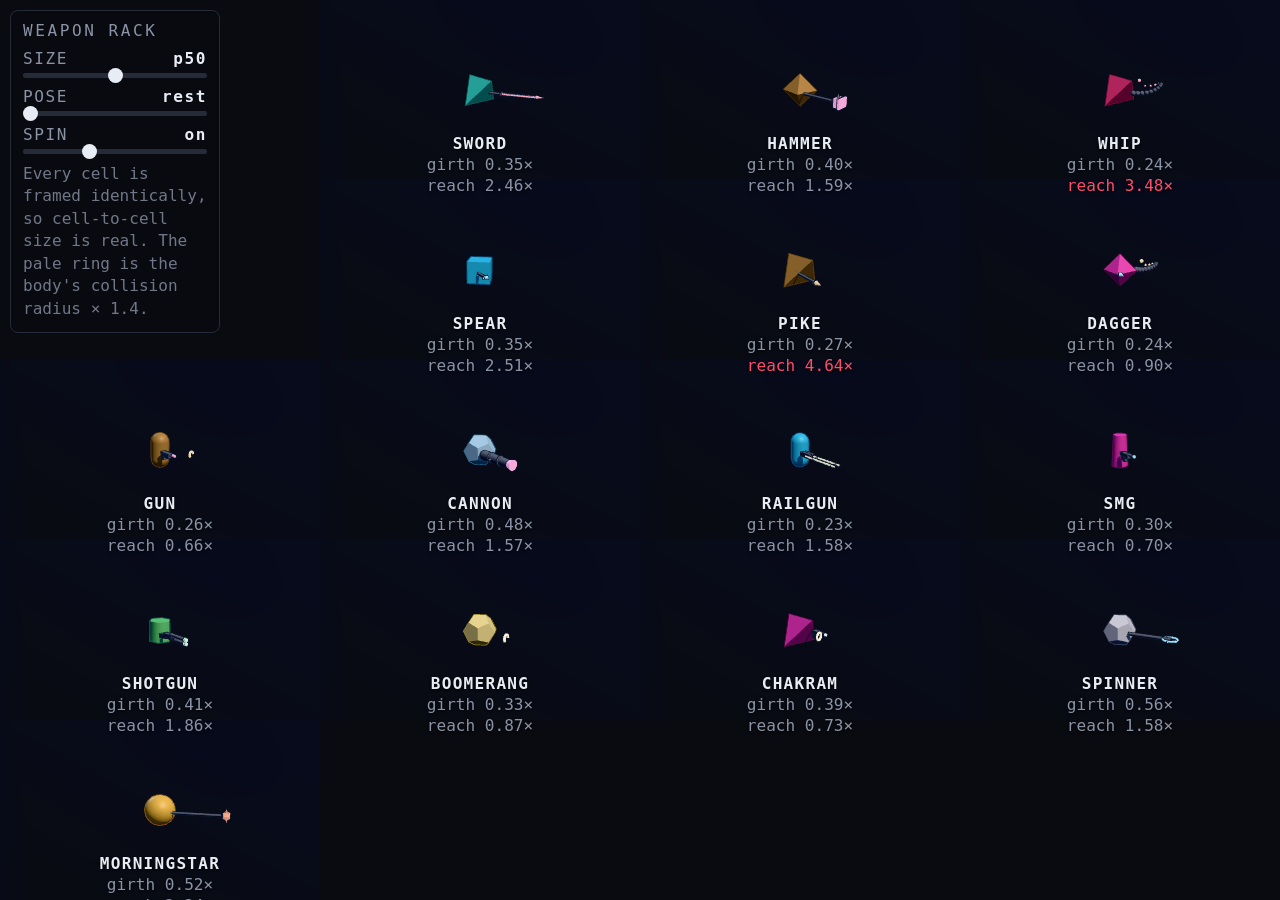
==== rack.html @ 8dc84337 "Build from denoms@ce2d1c5" ====
<!doctype html>
<html lang="en">
  <head>
    <meta charset="UTF-8" />
    <meta name="viewport" content="width=device-width, initial-scale=1.0, viewport-fit=cover" />
    <meta name="theme-color" content="#0a0b10" />
    <title>Denoms — Weapon Rack</title>
    <script type="module" crossorigin src="./assets/rack-BUQCEbqD.js"></script>
    <link rel="modulepreload" crossorigin href="./assets/fighterView-CdmRVPIB.js">
    <link rel="stylesheet" crossorigin href="./assets/fighterView-CSAJlIFX.css">
  </head>
  <body class="rack-body">
    <canvas id="rack-stage"></canvas>
    <div id="rack-labels"></div>

    <div id="rack-controls">
      <div class="rc-title">WEAPON RACK</div>
      <label class="rc">
        <span>SIZE <b id="rc-size-val">p50</b></span>
        <input id="rc-size" type="range" min="0" max="100" value="50" />
      </label>
      <label class="rc">
        <span>POSE <b id="rc-pose-val">rest</b></span>
        <input id="rc-pose" type="range" min="0" max="100" value="0" />
      </label>
      <label class="rc">
        <span>SPIN <b id="rc-spin-val">on</b></span>
        <input id="rc-spin" type="range" min="0" max="100" value="35" />
      </label>
      <div class="rc-note">
        Every cell is framed identically, so cell-to-cell size is real.
        The pale ring is the body's collision radius &times; 1.4.
      </div>
    </div>
  </body>
</html>
---- assets/fighterView-CSAJlIFX.css ----
:root{--m-tap:.12s;--m-move:.3s;--m-beat:.52s;--m-tell:.78s;--e-out:cubic-bezier(.16, 1, .3, 1);--e-in:cubic-bezier(.5, 0, .9, .4);--e-move:cubic-bezier(.4, 0, .2, 1);--e-pop:cubic-bezier(.34, 1.4, .64, 1);--ui-max:760px;--bg:#0a0b10;--ink:#e8ecf5;--dim:#8b93a7;--line:#262b3a;--a:#56c8ff;--b:#ff7a59;--danger:#ff4d6d;--safe-t:env(safe-area-inset-top,0px);--safe-b:env(safe-area-inset-bottom,0px);--t-micro:clamp(12px, .45vw + 10.3px, 21px);--t-small:clamp(13px, .55vw + 11.1px, 24px);--t-body:clamp(15px, .65vw + 12.6px, 28px);--t-name:clamp(20px, .95vw + 16.4px, 41px);--t-clock:clamp(17px, .8vw + 14px, 35px)}*{box-sizing:border-box;margin:0;padding:0}html,body,#app{background:var(--bg);width:100%;height:100%;color:var(--ink);-webkit-font-smoothing:antialiased;overscroll-behavior:none;touch-action:manipulation;font-family:ui-monospace,SF Mono,Menlo,Consolas,monospace;overflow:hidden}#stage{width:100%;height:100%;display:block}.hidden{display:none!important}#hud{top:calc(var(--safe-t) + 10px);pointer-events:none;grid-template-columns:minmax(0,1fr) minmax(0,1fr);grid-template-areas:"clock clock""a b";align-items:start;gap:8px 14px;padding:0 14px;display:grid;position:absolute;left:0;right:0}.fighter-bar[data-side=a]{grid-area:a}.fighter-bar[data-side=b]{grid-area:b}.clock{grid-area:clock;justify-self:center}.fighter-bar .row{flex-direction:column;align-items:flex-start;gap:1px;width:100%;min-width:0;margin-bottom:6px;display:flex}.fighter-bar .name,.fighter-bar .weapon{max-width:100%}.fighter-bar[data-side=b] .row{align-items:flex-end}.fighter-bar .name{font-size:var(--t-name);letter-spacing:.04em;white-space:nowrap;text-overflow:ellipsis;font-weight:700;overflow:hidden}.fighter-bar .weapon{font-size:var(--t-micro);color:var(--dim);letter-spacing:.06em;text-transform:uppercase;white-space:nowrap;text-overflow:ellipsis;overflow:hidden}.track{border:1px solid var(--line);background:#171a25;border-radius:2px;height:clamp(11px,.55vh + 7px,20px);overflow:hidden}.track+.track{height:clamp(6px,.3vh + 4px,11px);margin-top:4px}.track i{transform-origin:0;width:100%;height:100%;transition:transform var(--m-tap) linear;display:block}.fighter-bar[data-side=b] .track i{transform-origin:100%}.track.hp i{background:linear-gradient(90deg,#3ddc97,#7ef0bb)}.track.hp.low i{background:linear-gradient(90deg,#ff4d6d,#ff8fa3)}.track.poise i{background:#6f7ea8}.track.poise.broken i{background:var(--danger)}.clock{font-size:var(--t-clock);color:var(--dim);letter-spacing:.1em;font-variant-numeric:tabular-nums}.fighter-bar .elo{color:var(--dim);font-weight:700;font-size:var(--t-small);letter-spacing:.08em;font-variant-numeric:tabular-nums;white-space:nowrap;text-overflow:ellipsis;margin-bottom:3px;overflow:hidden}.fighter-bar[data-side=b] .elo{text-align:right}#hud.preview .track,#hud.preview .clock{visibility:hidden}#hud.preview .fighter-bar{animation:hud-arrive var(--m-tell) var(--e-out) both}#hud.preview .fighter-bar[data-side=b]{animation-delay:.16s}@keyframes hud-arrive{0%{opacity:0;transform:translateY(-8px)}to{opacity:1;transform:none}}@media (prefers-reduced-motion:reduce){#hud.preview .fighter-bar{animation:none}}.fighter-bar .fb-radar{filter:drop-shadow(0 1px 6px #000c);width:100%;max-width:clamp(132px,11vw,260px);margin-top:2px}.fighter-bar[data-side=b] .fb-radar{margin-left:auto}@media (height<=520px){.fighter-bar .fb-radar{display:none}}#banner{pointer-events:none;text-align:center;flex-direction:column;justify-content:center;align-items:center;gap:6px;display:flex;position:absolute;inset:0}#banner .who{letter-spacing:.06em;font-size:38px;font-weight:800}#banner .how{font-size:var(--t-small);color:var(--dim);letter-spacing:.22em;text-transform:uppercase}#setup{padding:24px 24px calc(24px + var(--safe-b));background:radial-gradient(120% 80% at 50% 0,#1418279e 0%,#0a0b10d6 70%);flex-direction:column;justify-content:safe center;align-items:center;gap:12px;display:flex;position:absolute;inset:0;overflow-y:auto}#setup>*{width:100%;max-width:var(--ui-max)}#setup h1{font-size:var(--t-name);letter-spacing:.3em;text-align:center;font-weight:800}.tagline{text-align:center;font-size:var(--t-small);color:var(--dim);letter-spacing:.16em;text-transform:uppercase;margin-top:-8px;margin-bottom:10px}#setup label{flex-direction:column;gap:6px;display:flex}#setup label span{font-size:var(--t-micro);color:var(--dim);letter-spacing:.18em;text-transform:uppercase}#setup input{width:100%;font:inherit;letter-spacing:.1em;color:var(--ink);border:1px solid var(--line);background:#12151f;border-radius:8px;padding:13px 14px;font-size:19px}#setup input:focus{border-color:var(--a);outline:none}button{font:inherit;font-size:var(--t-body);letter-spacing:.2em;background:var(--ink);color:#0a0b10;cursor:pointer;border:1px solid #0000;border-radius:8px;min-height:48px;padding:.95em 1.1em;font-weight:700}button:active{transform:translateY(1px)}button.ghost{color:var(--dim);border-color:var(--line);font-size:var(--t-body);background:0 0;padding:.85em 1.1em}.note{font-size:var(--t-small);color:var(--dim);text-align:center;margin-top:4px;line-height:1.6}#endbar{width:min(var(--ui-max), calc(100% - 48px));left:50%;bottom:calc(24px + var(--safe-b));opacity:0;animation:rise var(--m-beat) var(--m-tell) var(--e-out) forwards;gap:8px;display:flex;position:absolute;transform:translate(-50%)}#endbar #again{flex:1}#endbar #share{flex:none}#endbar #continue{flex:0 clamp(220px,32vw,380px);margin-inline:auto}@keyframes rise{0%{opacity:0;transform:translateY(8px)}to{opacity:1;transform:none}}.fighter-bar{font:inherit;color:inherit;text-align:left;pointer-events:auto;cursor:pointer;background:0 0;border:0;width:100%;padding:0;display:block}.fighter-bar:active{transform:none}#sheet{border:1px solid var(--line);max-width:640px;max-height:74%;animation:sheetUp var(--m-tap) var(--e-out);z-index:20;background:#0a0c13f7;border-bottom:0;border-radius:12px 12px 0 0;flex-direction:column;margin-inline:auto;display:flex;position:absolute;bottom:0;left:0;right:0;box-shadow:0 -18px 40px #0009}@keyframes sheetUp{0%{opacity:0;transform:translateY(14px)}to{opacity:1;transform:none}}.sheet-head{border-bottom:1px solid var(--line);flex:none;justify-content:space-between;align-items:center;gap:12px;padding:13px 16px;display:flex}#sheet-title{font-size:var(--t-name);letter-spacing:.1em;white-space:nowrap;text-overflow:ellipsis;font-weight:700;overflow:hidden}#sheet-close{border:1px solid var(--line);color:var(--dim);font-size:var(--t-micro);letter-spacing:.16em;background:0 0;border-radius:5px;flex:none;padding:7px 11px}#sheet-body{overscroll-behavior:contain;-webkit-overflow-scrolling:touch;padding:4px 16px calc(20px + var(--safe-b));overflow:hidden auto}.gsec{border-bottom:1px solid #171a25;min-width:0;padding:12px 0}.gsec:last-child{border-bottom:0}.gsec h4{font-size:var(--t-micro);letter-spacing:.2em;text-transform:uppercase;color:var(--dim);margin-bottom:8px;font-weight:700}.gsub{color:#5f6880;letter-spacing:.08em;text-transform:none;margin-left:6px;font-weight:400}.grow{font-size:var(--t-body);grid-template-columns:1fr auto;align-items:baseline;column-gap:10px;min-width:0;padding:6px 0;display:grid}.glabel{color:var(--dim);overflow-wrap:anywhere;min-width:0}.gval{font-variant-numeric:tabular-nums;text-align:right;font-weight:700}.ghint{color:#565f75;font-size:var(--t-small);overflow-wrap:anywhere;grid-column:1/-1;margin-top:1px;line-height:1.45}.gnone,.gnote{font-size:var(--t-small);color:#565f75;padding:3px 0;line-height:1.5}.gene{padding:5px 0}.gene-head{font-size:var(--t-body);align-items:baseline;gap:9px;min-width:0;margin-bottom:5px;display:flex}.gene-head b{text-transform:uppercase;letter-spacing:.1em;font-size:var(--t-small);flex:none}.gene-pts{font-variant-numeric:tabular-nums;font-weight:700}.gene-pct{color:var(--dim);font-variant-numeric:tabular-nums;margin-left:auto}.gbar{border:1px solid var(--line);background:#171a25;border-radius:2px;height:8px;display:block;overflow:hidden}.gbar i{background:linear-gradient(90deg,#4d6bd8,#8ea6dd);height:100%;display:block}.gene-feeds{font-size:var(--t-micro);color:#4e566b;letter-spacing:.02em;margin-top:3px}.peek{gap:8px;display:flex}.peek button{flex:1}.model-stage{aspect-ratio:4/3;border:1px solid var(--line);background:radial-gradient(120% 90% at 50% 108%,#4e68be4d,#0000 62%),linear-gradient(#0d1018,#070910);border-radius:6px;max-height:42vh;margin:2px auto 8px;position:relative;overflow:hidden}.model-canvas{width:100%;height:100%;display:block}@media (height<=520px){.model-stage{max-height:30vh}}.radar-wrap{max-width:330px;margin:2px auto 10px}.radar{width:100%;height:auto;display:block}.radar .rd-ring{fill:none;stroke:#1e2331;stroke-width:1px}.radar .rd-outer{stroke:var(--line)}.radar .rd-spoke{stroke:#1e2331;stroke-width:1px}.radar .rd-arrow{fill:#303649}.radar .rd-shape{fill:var(--rd);fill-opacity:.26;stroke:var(--rd);stroke-width:2px;stroke-linejoin:round;transform-box:view-box;transform-origin:50%;animation:rdGrow var(--m-beat) var(--e-out) both}.radar .rd-dot{fill:var(--rd-rim);stroke:var(--bg);stroke-width:1.4px;transform-box:view-box;transform-origin:50%;animation:rdPop var(--m-move) var(--e-out) both}@keyframes rdGrow{0%{opacity:0;transform:scale(.12)}to{opacity:1;transform:scale(1)}}@keyframes rdPop{0%{opacity:0;transform:scale(.4)}to{opacity:1;transform:scale(1)}}.radar .rd-ax{fill:var(--dim);letter-spacing:.12em;font-family:inherit;font-size:11px;font-weight:700}.radar .rd-val{fill:var(--ink);font-variant-numeric:tabular-nums;font-family:inherit;font-size:12px;font-weight:700}.radar.rd-mini{opacity:.82}.radar.rd-mini .rd-ax{letter-spacing:.06em;font-size:15px}.radar.rd-mini .rd-shape{stroke-width:3.2px;fill-opacity:.3}.radar.rd-mini .rd-ring,.radar.rd-mini .rd-spoke{stroke-width:1.6px}.radar.rd-compact .rd-ax{letter-spacing:.1em;font-size:13px}.radar.rd-compact .rd-val{font-size:14px}.radar.rd-compact .rd-shape{fill-opacity:.32;stroke-width:2.6px}@media (prefers-reduced-motion:reduce){.radar .rd-shape,.radar .rd-dot{animation:none}}#intro{pointer-events:none;z-index:15;position:absolute;inset:0}#intro-card{left:24px;right:24px;bottom:calc(16% + var(--safe-b));text-align:center;animation:cardIn var(--m-move) var(--e-out);position:absolute}@keyframes cardIn{0%{opacity:0;transform:translateY(14px)}to{opacity:1;transform:none}}#intro-card .ic-name{letter-spacing:.1em;text-shadow:0 2px 14px #000000e6;font-size:34px;font-weight:800}#intro-card .ic-line{background:linear-gradient(90deg, transparent, var(--line) 22%, var(--line) 78%, transparent);height:1px;margin:9px 0}#intro-card .ic-meta{font-size:var(--t-small);letter-spacing:.14em;text-transform:uppercase;color:var(--dim)}#intro-card .ic-elo{font-size:var(--t-body);letter-spacing:.16em;font-variant-numeric:tabular-nums;color:var(--ink);text-shadow:0 2px 10px #000000e6;margin-top:7px;font-weight:700}#intro-card .ic-radar{filter:drop-shadow(0 2px 10px #000000d9);width:min(70vw,250px);margin:6px auto 0}#intro-count{letter-spacing:.02em;text-shadow:0 6px 40px #000000f2;justify-content:center;align-items:center;font-size:140px;font-weight:800;display:flex;position:absolute;inset:0}#intro-count.tick{animation:countPop var(--m-tell) var(--e-out)}@keyframes countPop{0%{opacity:0;transform:scale(2.1)}22%{opacity:1;transform:scale(1)}to{opacity:.55;transform:scale(.94)}}#intro-count.go{color:#7ef0bb;animation:goPop var(--m-beat) var(--e-out);font-size:104px}@keyframes goPop{0%{opacity:0;transform:scale(.5)}30%{opacity:1;transform:scale(1.18)}to{opacity:0;transform:scale(1.5)}}#audio-btn{bottom:calc(var(--safe-b) + 10px);z-index:30;border:1px solid var(--line);color:var(--dim);font-size:var(--t-micro);letter-spacing:.14em;background:#0a0c13cc;border-radius:6px;padding:8px 10px;position:absolute;left:10px}#audio-panel{bottom:calc(var(--safe-b) + 52px);z-index:30;border:1px solid var(--line);background:#0a0c13f7;border-radius:8px;flex-direction:column;gap:12px;width:clamp(230px,24vw,360px);max-width:calc(100vw - 20px);padding:12px 14px;display:flex;position:absolute;left:10px;box-shadow:0 12px 30px #0009}.vol{flex-direction:column;gap:7px;display:flex}.vol span{font-size:var(--t-micro);letter-spacing:.18em;color:var(--dim);justify-content:space-between;display:flex}.vol b{color:var(--ink);font-variant-numeric:tabular-nums}.vol input[type=range]{appearance:none;background:var(--line);border-radius:2px;outline:none;width:100%;height:5px}.vol input[type=range]::-webkit-slider-thumb{appearance:none;background:var(--ink);cursor:pointer;border-radius:50%;width:15px;height:15px}.vol input[type=range]::-moz-range-thumb{background:var(--ink);cursor:pointer;border:0;border-radius:50%;width:15px;height:15px}.rack-body{background:var(--bg);width:100%;height:100%;color:var(--ink);font-family:ui-monospace,SF Mono,Menlo,Consolas,monospace;overflow:hidden}#rack-stage{width:100%;height:100%;display:block;position:fixed;inset:0}#rack-labels{pointer-events:none;position:fixed;inset:0}.rack-label{font-size:var(--t-micro);text-shadow:0 1px 3px #000000e6;flex-direction:column;align-items:center;gap:1px;line-height:1.25;display:flex;position:absolute}.rack-label b{color:var(--ink);letter-spacing:.08em;text-transform:uppercase}.rl-num{color:var(--dim);font-variant-numeric:tabular-nums}.rl-num.over{color:var(--danger)}#rack-controls{top:calc(10px + var(--safe-t));border:1px solid var(--line);-webkit-backdrop-filter:blur(6px);backdrop-filter:blur(6px);background:#0a0b10e0;border-radius:8px;flex-direction:column;gap:9px;width:210px;padding:10px 12px 12px;display:flex;position:fixed;left:10px}.rc-title{font-size:var(--t-micro);letter-spacing:.16em;color:var(--dim)}.rc{flex-direction:column;gap:5px;display:flex}.rc span{font-size:var(--t-micro);letter-spacing:.1em;color:var(--dim);justify-content:space-between;display:flex}.rc b{color:var(--ink);font-variant-numeric:tabular-nums}.rc input[type=range]{appearance:none;background:var(--line);border-radius:2px;outline:none;width:100%;height:5px}.rc input[type=range]::-webkit-slider-thumb{appearance:none;background:var(--ink);cursor:pointer;border-radius:50%;width:15px;height:15px}.rc input[type=range]::-moz-range-thumb{background:var(--ink);cursor:pointer;border:0;border-radius:50%;width:15px;height:15px}.rc-note{font-size:var(--t-micro);color:var(--dim);opacity:.8;line-height:1.4}#loading{z-index:40;padding:28px 24px calc(28px + var(--safe-b));background:radial-gradient(120% 80% at 50% 0,#1418279e 0%,#0a0b10d6 70%);flex-direction:column;justify-content:center;align-items:center;gap:18px;display:flex;position:absolute;inset:0}#loading h1{letter-spacing:.3em;text-align:center;font-size:34px;font-weight:800}.load-track{background:var(--line);width:min(320px,68vw);height:3px;overflow:hidden}.load-track>i{background:var(--a);width:0%;height:100%;transition:width var(--m-tap) var(--e-out);display:block}#load-status{font-size:var(--t-micro);letter-spacing:.22em;color:var(--dim)}#load-warn{font-size:var(--t-small);letter-spacing:.06em;color:var(--danger);text-align:center;max-width:34ch;line-height:1.5}#loading.failed .load-track>i{background:var(--danger)}#lobby{z-index:5;padding:calc(18px + var(--safe-t)) 20px calc(24px + var(--safe-b));background:radial-gradient(120% 80% at 50% 0,#1418279e 0%,#0a0b10d6 70%);position:absolute;inset:0;overflow-y:auto}.lb-head{justify-content:space-between;align-items:center;margin-bottom:10px;display:flex}.lb-head h2{letter-spacing:.24em;font-size:22px;font-weight:800}.lb-head button{font-size:var(--t-micro);padding:9px 13px}.lb-note{font-size:var(--t-small);color:var(--dim);margin-bottom:14px;line-height:1.6}.lb-join{gap:8px;margin-bottom:14px;display:flex}.lb-join input{min-width:0;font:inherit;letter-spacing:.1em;color:var(--ink);border:1px solid var(--line);background:#12151f;border-radius:8px;flex:1;padding:12px 13px;font-size:17px}.lb-join input:focus{border-color:var(--a);outline:none}.lb-join button{flex:none;padding:12px 20px}.lb-h{font-size:var(--t-micro);letter-spacing:.2em;color:var(--dim);text-transform:uppercase;margin:18px 0 8px}.lb-sub{color:var(--line);letter-spacing:.14em}.lb-list{flex-direction:column;gap:4px;display:flex}.lb-row{border:1px solid var(--line);font-size:var(--t-small);background:#10131c;border-radius:6px;align-items:baseline;gap:10px;padding:9px 11px;display:flex}button.lb-row{text-align:left;letter-spacing:normal;width:100%;color:var(--ink);cursor:pointer;font-weight:400}button.lb-row:hover{border-color:var(--a)}.lb-row .who{text-overflow:ellipsis;white-space:nowrap;flex:1;min-width:0;overflow:hidden}.lb-row .num{font-variant-numeric:tabular-nums;color:var(--dim)}.lb-row .elo{font-variant-numeric:tabular-nums;font-weight:700}.lb-row .up{color:#3ddc97}.lb-row .down{color:var(--danger)}.lb-row .rank{color:var(--dim);min-width:2.2em}.lb-empty{color:var(--dim);font-size:var(--t-small);padding:10px 2px}#lobby-result{border:1px solid var(--line);border-radius:8px;margin-bottom:4px;padding:12px;display:none}#lobby-result.show{display:block}#lobby-result .lr-head{font-size:var(--t-body);margin-bottom:8px;font-weight:700}#lobby-result .lr-line{font-size:var(--t-small);color:var(--dim);margin-bottom:8px}#lobby-clear{width:100%;margin-top:20px}#tourney{z-index:6;padding:calc(18px + var(--safe-t)) 20px calc(24px + var(--safe-b));background:radial-gradient(120% 80% at 50% 0,#1418279e 0%,#0a0b10d6 70%);position:absolute;inset:0;overflow-y:auto}#tourney-stage{margin-top:6px}.tw-bracket{scroll-snap-type:x proximity;justify-content:safe center;align-items:stretch;gap:30px;padding-bottom:8px;display:flex;position:relative;overflow-x:auto}.tw-lines{pointer-events:none;z-index:0;filter:drop-shadow(0 1px 2px #000000d9);position:absolute;inset:0;overflow:visible}.tw-lines .l{fill:none;stroke:#5c6683;stroke-width:2px;stroke-linecap:round;opacity:.6;transition:opacity var(--m-move) var(--e-out)}.tw-lines .l.settled{animation:none!important}.tw-lines .l.lit{opacity:1;stroke:#aab5cd;stroke-width:2.5px;animation:tw-draw var(--m-beat) var(--e-out) both}@keyframes tw-draw{0%{stroke-dasharray:1 1;stroke-dashoffset:1px}to{stroke-dasharray:1 1;stroke-dashoffset:0}}.tw-lines .l.mine.lit{stroke:var(--a);stroke-width:2.5px}.tw-round{z-index:1;scroll-snap-align:start;flex-direction:column;flex:none;width:clamp(254px,25vw,340px);display:flex;position:relative}.tw-col{flex-direction:column;flex:1;justify-content:space-around;gap:10px;display:flex}.tw-round h4{font-size:var(--t-small);letter-spacing:.18em;color:var(--dim);margin-bottom:8px;font-weight:700}.tw-match{min-height:calc((var(--t-body) + var(--t-small)) * 1.5 + var(--t-micro) + 26px);border:1px solid var(--line);font-size:var(--t-small);background:linear-gradient(#141926 0%,#10131c 100%);border-radius:9px;flex-direction:column;justify-content:center;gap:2px;padding:7px 9px;display:flex;position:relative;box-shadow:inset 0 1px #ffffff08}.tw-f{--c:var(--dim);min-width:0;color:var(--dim);border-radius:5px;align-items:center;gap:7px;padding:3px 4px 3px 7px;display:flex;position:relative}.tw-f:before{content:"";background:var(--c);opacity:.75;border-radius:2px;width:3px;position:absolute;top:3px;bottom:3px;left:0}.tw-f.landed{animation:deal-in var(--m-beat) var(--e-pop) both}.tw-f.landed:before{animation:deal-stripe var(--m-beat) var(--e-pop) both}.tw-f.landed .who b{animation:deal-name var(--m-beat) var(--e-out) both}@keyframes deal-in{0%{opacity:0;transform:translate(-14px)}60%{opacity:1}to{opacity:1;transform:none}}@keyframes deal-stripe{0%{opacity:0;box-shadow:none;transform:scaleY(.2)}45%{opacity:1;box-shadow:0 0 10px 1px var(--c);transform:scaleY(1.35)}to{opacity:.75;box-shadow:none;transform:scaleY(1)}}@keyframes deal-name{0%{color:var(--c);letter-spacing:.22em;opacity:.35}to{color:var(--ink);letter-spacing:normal;opacity:1}}.tw-f .gl{color:var(--c);cursor:pointer;transition:background var(--m-tap), transform var(--m-tap);border-radius:5px;flex:none;margin:-3px;padding:3px;display:flex}.tw-f .gl:hover,.tw-f .gl:focus-visible{background:color-mix(in srgb, var(--c) 22%, transparent);outline:none;transform:scale(1.18)}.tw-f .gl:focus-visible{box-shadow:0 0 0 2px var(--c)}.tw-f.blank .gl,.tw-f.empty .gl{cursor:default}.tw-f.blank .gl:hover,.tw-f.empty .gl:hover{background:0 0;transform:none}.tw-f .glyph{width:calc(var(--t-body) * 1.25);height:calc(var(--t-body) * 1.25);display:block}.tw-f .who{flex-direction:column;flex:1;gap:1px;min-width:0;display:flex}.tw-f .who b{font-weight:600;font-size:var(--t-body);letter-spacing:.02em;text-overflow:ellipsis;white-space:nowrap;overflow:hidden}.tw-f .who em{font-style:normal;font-size:var(--t-small);color:var(--dim);opacity:.85;text-overflow:ellipsis;white-space:nowrap;overflow:hidden}.tw-f .tail{font-variant-numeric:tabular-nums;flex-direction:column;flex:none;align-items:flex-end;gap:1px;display:flex}.tw-f .tail .elo{font-size:var(--t-small);color:var(--dim);font-weight:600}.tw-f .tail .secs{font-size:var(--t-small);color:var(--c);opacity:.9}.tw-f.win{color:var(--ink);background-image:linear-gradient(90deg, color-mix(in srgb, var(--c) 20%, transparent) 0%, color-mix(in srgb, var(--c) 9%, transparent) 100%);background-repeat:no-repeat;background-size:100% 100%}.tw-f.win .who b{font-weight:700}.tw-f.win .who em{opacity:1}.tw-f.win:before{opacity:1;box-shadow:0 0 8px var(--c)}.tw-f.blank,.tw-f.empty{color:var(--line)}.tw-f.blank .gl{color:var(--line);font-weight:700}.tw-f.blank:before,.tw-f.empty:before{background:var(--line);opacity:.4}.tw-vs{font-size:var(--t-micro);letter-spacing:.16em;color:var(--line);align-self:center;margin:1px 0;line-height:1}.tw-match.you{border-color:var(--a);box-shadow:0 0 0 1px var(--a) inset}.tw-match.pending{opacity:.72;border-style:dashed}.tw-cue.cued{opacity:1;border-style:solid;border-color:color-mix(in srgb, var(--a) 60%, var(--line));box-shadow:0 0 0 1px color-mix(in srgb, var(--a) 40%, transparent), 0 6px 22px #00000080;animation:1.9s ease-in-out infinite tw-wait}@property --tw-spin{syntax:"<angle>";inherits:false;initial-value:0deg}.tw-cue.onair,.tw-cue.cued{opacity:1;border-style:solid}.tw-cue.onair{border-color:color-mix(in srgb, var(--a) 55%, var(--line));box-shadow:0 0 20px color-mix(in srgb, var(--a) 20%, transparent), 0 6px 22px #00000080}.tw-cue.onair:before,.tw-cue.cued:before{content:"";background:conic-gradient(from var(--tw-spin,0deg), transparent 0deg, color-mix(in srgb, var(--a) 22%, transparent) 44deg, var(--a) 80deg, #e4f6ff 94deg, var(--a) 108deg, color-mix(in srgb, var(--a) 22%, transparent) 150deg, transparent 196deg, transparent 360deg);-webkit-mask-composite:xor;pointer-events:none;border-radius:12px;padding:2px;animation:2.8s linear infinite tw-onair-spin;position:absolute;inset:-3px;-webkit-mask-image:linear-gradient(#000 0 0),linear-gradient(#000 0 0);mask-image:linear-gradient(#000 0 0),linear-gradient(#000 0 0);-webkit-mask-position:0 0,0 0;mask-position:0 0,0 0;-webkit-mask-size:auto,auto;mask-size:auto,auto;-webkit-mask-repeat:repeat,repeat;mask-repeat:repeat,repeat;-webkit-mask-clip:content-box,border-box;mask-clip:content-box,border-box;-webkit-mask-origin:content-box,border-box;mask-origin:content-box,border-box;-webkit-mask-composite:xor;mask-composite:exclude;-webkit-mask-source-type:auto,auto;mask-mode:match-source,match-source}@keyframes tw-onair-spin{to{--tw-spin:360deg}}.tw-cue.cued:before{background:conic-gradient(from var(--tw-spin,0deg), #ff4d6d 0deg, #ff9f43 45deg, #ffe066 90deg, #4ade80 140deg, #38e8ff 190deg, #4d7bff 240deg, #b04dff 290deg, #ff4de1 330deg, #ff4d6d 360deg);filter:saturate(1.15);padding:2.5px;animation:4.2s linear infinite tw-onair-spin;inset:-4px}.tw-cue.cued{box-shadow:0 0 18px #ff78be2e,0 0 30px #50c8ff1f,0 6px 22px #00000080}@media (prefers-reduced-motion:reduce){.tw-cue.cued:before,.tw-cue.onair:before{animation:none}}.tw-cue.onair:not(.charging):after{content:attr(data-onair);background:var(--a);color:#04121b;font-size:calc(var(--t-micro) * .88);letter-spacing:.14em;white-space:nowrap;border-radius:999px;padding:1px 7px;font-weight:700;position:absolute;top:-8px;left:11px}.tw-match.charging{animation:tw-charge 1.6s var(--e-in) both}.tw-match.charging:after{content:"";background:var(--a);transform-origin:0;height:2px;animation:1.6s linear both tw-charge-bar;position:absolute;bottom:-1px;left:0;right:0}.tw-match.charging .tw-vs{animation:tw-vs-rush 1.6s var(--e-in) both}@keyframes tw-charge{0%{border-color:color-mix(in srgb, var(--a) 60%, var(--line));transform:scale(1)}85%{border-color:var(--a);transform:scale(1.02)}to{border-color:var(--a);transform:scale(1.02)}}@keyframes tw-charge-bar{0%{transform:scaleX(0)}to{transform:scaleX(1)}}@keyframes tw-vs-rush{0%{opacity:.35;letter-spacing:.16em}to{opacity:1;letter-spacing:.5em}}.tw-match.pending .tw-vs{color:var(--dim)}.tw-cue.cued .tw-vs{color:var(--a);animation:1.9s ease-in-out infinite tw-vs-pulse}@keyframes tw-wait{0%,to{border-color:var(--line)}50%{border-color:color-mix(in srgb, var(--a) 45%, var(--line))}}@keyframes tw-vs-pulse{0%,to{opacity:.35}50%{opacity:1}}.tw-match.landed{animation:tw-land var(--m-beat) var(--e-out) both}@keyframes tw-land{0%{box-shadow:0 0 0 3px color-mix(in srgb, var(--a) 55%, transparent);transform:scale(1.02)}30%{transform:scale(1.05)}to{transform:scale(1);box-shadow:inset 0 1px #ffffff08}}.tw-match.landed .tw-f.win{animation:tw-win var(--m-beat) var(--e-out) both;animation-delay:90ms}@keyframes tw-win{0%{opacity:.55;background-size:0% 100%}to{opacity:1;background-size:100% 100%}}.tw-match.landed .tw-f:not(.win):not(.empty){animation:tw-lose var(--m-beat) var(--e-out) both}@keyframes tw-lose{0%{opacity:1}to{opacity:.55}}.tw-match.landed .tw-f.win .secs{animation:tw-secs var(--m-move) var(--e-out) both;animation-delay:.32s}@keyframes tw-secs{0%{opacity:0;transform:translateY(-3px)}to{opacity:1;transform:none}}@media (prefers-reduced-motion:reduce){.tw-cue.cued,.tw-cue.cued .tw-vs,.tw-match.charging,.tw-match.charging:after,.tw-match.charging .tw-vs,.tw-match.landed,.tw-match.landed .tw-f.win,.tw-match.landed .tw-f:not(.win):not(.empty),.tw-match.landed .tw-f.win .secs,.tw-lines .l.lit{animation:none}}.tw-match.hidden-match{background:#0d1017}.tw-match.bye{opacity:.4}.tw-champ{width:clamp(236px,22vw,310px)}.tw-match.crown{min-height:calc((var(--t-body) + var(--t-small)) * 1.5 + var(--t-micro) + 26px);border-color:color-mix(in srgb, var(--gold,#ffd166) 55%, var(--line));background:linear-gradient(#1d1c15 0%,#12131a 100%)}.tw-match.crown.hidden-match{border-color:var(--line);background:#0d1017}.tw-actions{flex-direction:column;gap:8px;margin-top:16px;display:flex}.tw-actions button{width:100%}@media (width>=900px){.tw-actions{z-index:8;border:1px solid var(--line);-webkit-backdrop-filter:blur(8px);backdrop-filter:blur(8px);background:#0c0f16eb;border-radius:12px;width:min(340px,28vw);margin-top:0;padding:14px;position:fixed;bottom:24px;right:24px;box-shadow:0 12px 40px #0009}}.tw-bracket{cursor:grab;-webkit-user-select:none;user-select:none}.tw-bracket.dragging{cursor:grabbing}.tw-bracket.dragging .tw-match{pointer-events:none}#wrapup{left:50%;top:calc(58px + var(--safe-t));z-index:7;border:1px solid var(--line);-webkit-backdrop-filter:blur(7px);backdrop-filter:blur(7px);width:min(440px,100vw - 32px);animation:wu-in var(--m-move) var(--e-out) both;background:#0a0c12d1;border-radius:14px;padding:12px 14px 10px;position:absolute;transform:translate(-50%);box-shadow:0 10px 34px #00000080}@keyframes wu-in{0%{opacity:0;transform:translate(-50%,12px)}to{opacity:1;transform:translate(-50%)}}.wu-head{font-size:var(--t-micro);letter-spacing:.18em;color:var(--dim);margin-bottom:8px}.wu-row{--c:var(--dim);color:var(--c);border-radius:8px;align-items:center;gap:8px;padding:5px 7px;display:flex}.wu-row.win{background:color-mix(in srgb, var(--c) 13%, transparent);box-shadow:inset 2px 0 0 var(--c)}.wu-row .glyph{width:var(--t-body);height:var(--t-body);display:block}.wu-row b{text-overflow:ellipsis;white-space:nowrap;min-width:0;font-size:var(--t-small);color:var(--ink);flex:1;overflow:hidden}.wu-tag{font-size:var(--t-micro);letter-spacing:.16em;color:var(--c)}.wu-elo{font-variant-numeric:tabular-nums;font-size:var(--t-small);color:var(--ink);align-items:baseline;gap:6px;display:flex}.wu-elo em{font-style:normal;font-size:var(--t-micro);text-align:right;min-width:3ch}.wu-elo em.up{color:#7fe0a6}.wu-elo em.down{color:#ff8f8f}.wu-elo em.flat{color:var(--dim)}.wu-next{font-size:var(--t-micro);letter-spacing:.16em;color:var(--dim);text-align:center;border-top:1px solid #ffffff12;margin-top:9px;padding-top:8px}.wu-next span{color:var(--ink);font-variant-numeric:tabular-nums}.tw-result{border:1px solid var(--line);text-align:center;border-radius:8px;margin-top:12px;padding:14px}.tw-result .place{letter-spacing:.06em;font-size:30px;font-weight:800}.tw-result .sub{font-size:var(--t-small);color:var(--dim);margin-top:4px}.tw-result .swing{font-size:var(--t-body);font-variant-numeric:tabular-nums;margin-top:8px}.tw-result .swing.up{color:#3ddc97}.tw-result .swing.down{color:var(--danger)}button.tw-match{text-align:left;width:100%;min-height:0;font:inherit;font-size:var(--t-small);letter-spacing:normal;color:var(--ink);cursor:pointer;transition:border-color var(--m-tap), transform var(--m-tap), box-shadow var(--m-tap);padding:7px 9px;font-weight:400}button.tw-match:hover{border-color:var(--a);transform:translateY(-1px);box-shadow:0 4px 14px #00000073}button.tw-match:hover .tw-vs{color:var(--a)}button.tw-match.you:hover{border-color:var(--a)}#lobby>*,#tourney>:not(#tourney-stage){max-width:720px;margin-inline:auto}#lobby>button,#tourney>button{width:100%;display:block}#tourney-stage{max-width:100%}#tourney-stage .tw-result{max-width:640px;margin-inline:auto}#builder{z-index:6;padding:calc(18px + var(--safe-t)) 20px calc(24px + var(--safe-b));background:radial-gradient(120% 80% at 50% 0,#1418279e 0%,#0a0b10d6 70%);position:absolute;inset:0;overflow-y:auto}#builder>*{max-width:720px;margin-inline:auto}#builder>button{width:100%;display:block}#build-form{gap:10px;margin:16px auto;display:grid}.bf-row{border:1px solid var(--line);background:#10131c;border-radius:9px;grid-template-columns:minmax(120px,34%) 1fr;align-items:center;gap:12px;padding:10px 12px;display:grid}.bf-row>label{font-size:var(--t-small);letter-spacing:.14em;color:var(--dim);text-transform:uppercase}.bf-row select{font:inherit;font-size:var(--t-body);color:var(--ink);border:1px solid var(--line);cursor:pointer;background:#0b0e15;border-radius:7px;width:100%;padding:.6em .7em}.bf-row select:focus-visible{outline:2px solid var(--a);outline-offset:1px}.bf-hint{font-size:var(--t-micro);color:var(--dim);grid-column:2;margin-top:-2px}#build-out{border:1px solid var(--line);text-align:center;background:#10131c;border-radius:10px;margin-top:14px;padding:16px}#build-out .serial{font-size:var(--t-name);letter-spacing:.16em;font-variant-numeric:tabular-nums;font-weight:800}#build-out .made{font-size:var(--t-small);color:var(--dim);margin-top:6px}#build-out .warn{color:var(--danger)}#build-out .bo-actions{flex-wrap:wrap;gap:8px;margin-top:14px;display:flex}#build-out .bo-actions button{flex:30%}#build-model{width:100%;height:clamp(160px,30vh,280px);margin-top:12px}#now-playing{border-top:1px solid var(--line);margin-top:10px;padding-top:10px}.np-head{flex-direction:column;gap:2px;display:flex}.np-label{font-size:var(--t-micro);letter-spacing:.18em;color:var(--dim)}.np-name{font-size:var(--t-body);font-weight:700}.np-vote{gap:8px;margin-top:8px;display:flex}.np-vote button,.tl-vote button{min-height:0;font-size:var(--t-micro);letter-spacing:.12em;color:var(--dim);border:1px solid var(--line);background:0 0;flex:1;padding:.45em .6em}.np-vote button.on,.tl-vote button.on{color:#0a0b10;background:var(--ink);border-color:var(--ink)}#track-list-btn{width:100%;margin-top:10px}#track-list{flex-direction:column;gap:2px;max-height:40vh;margin-top:8px;display:flex;overflow:hidden auto}.tl-row{align-items:center;gap:8px;padding:3px 0;display:flex}.tl-name{min-width:0;font-size:var(--t-small);white-space:nowrap;text-overflow:ellipsis;flex:auto;overflow:hidden}.tl-vote{flex:none;gap:4px;display:flex}.tl-vote button{min-width:4.4em;font-size:var(--t-micro);letter-spacing:.08em;flex:none;padding:2px 0;line-height:1.2}#wipe{z-index:40;pointer-events:none;background:linear-gradient(140deg, var(--a) 0%, #0a0b10 55%, var(--a) 100%);position:absolute;inset:0}#wipe.from{--wipe-ms:var(--m-beat)}#wipe.in{animation:wipe-in var(--wipe-ms,var(--m-move)) var(--e-move) both}#wipe.out{animation:wipe-out var(--wipe-ms,var(--m-move)) var(--e-move) both}#wipe.circle.in{animation-name:iris-in}#wipe.circle.out{animation-name:iris-out}@keyframes iris-in{0%{clip-path:circle(0%)}to{clip-path:circle(75%)}}@keyframes iris-out{0%{clip-path:circle(75%)}to{clip-path:circle(0%)}}#wipe.square.in{animation-name:box-in}#wipe.square.out{animation-name:box-out}@keyframes box-in{0%{clip-path:inset(50%)}to{clip-path:inset(0)}}@keyframes box-out{0%{clip-path:inset(0)}to{clip-path:inset(50%)}}#wipe.bar.in{animation-name:bar-in}#wipe.bar.out{animation-name:bar-out}@keyframes bar-in{0%{clip-path:polygon(-40% 0,0 0,-20% 100%,-60% 100%)}to{clip-path:polygon(-40% 0,160% 0,140% 100%,-60% 100%)}}@keyframes bar-out{0%{clip-path:polygon(-40% 0,160% 0,140% 100%,-60% 100%)}to{clip-path:polygon(140% 0,160% 0,160% 100%,120% 100%)}}#wipe.triangle.in{animation-name:tri-in}#wipe.triangle.out{animation-name:tri-out}@keyframes tri-in{0%{clip-path:polygon(50% 100%,50% 100%,50% 100%)}to{clip-path:polygon(50% -60%,160% 120%,-60% 120%)}}@keyframes tri-out{0%{clip-path:polygon(50% -60%,160% 120%,-60% 120%)}to{clip-path:polygon(50% 100%,50% 100%,50% 100%)}}#wipe.hex.in{animation-name:hex-in}#wipe.hex.out{animation-name:hex-out}@keyframes hex-in{0%{clip-path:polygon(50% 50%,50% 50%,50% 50%,50% 50%,50% 50%,50% 50%)}to{clip-path:polygon(25% -30%,75% -30%,130% 50%,75% 130%,25% 130%,-30% 50%)}}@keyframes hex-out{0%{clip-path:polygon(25% -30%,75% -30%,130% 50%,75% 130%,25% 130%,-30% 50%)}to{clip-path:polygon(50% 50%,50% 50%,50% 50%,50% 50%,50% 50%,50% 50%)}}@media (prefers-reduced-motion:reduce){#wipe.in,#wipe.out{animation-duration:1ms}}.pl-table{flex-direction:column;gap:4px;max-width:720px;margin:14px auto 0;display:flex}.pl-row{--c:var(--dim);border:1px solid var(--line);background:#10131c;border-radius:8px;align-items:center;gap:10px;padding:8px 10px;display:flex}.pl-row.you{border-color:var(--a);box-shadow:0 0 0 1px var(--a) inset}.pl-place{font-size:var(--t-body);font-variant-numeric:tabular-nums;color:var(--dim);flex:0 0 3.2em;font-weight:800}.pl-row.you .pl-place{color:var(--ink)}.pl-row .gl{color:var(--c)}.pl-who{flex-direction:column;flex:1;min-width:0;display:flex}.pl-who b{font-size:var(--t-small);text-overflow:ellipsis;white-space:nowrap;font-weight:600;overflow:hidden}.pl-who em{font-style:normal;font-size:var(--t-micro);color:var(--dim);text-overflow:ellipsis;white-space:nowrap;overflow:hidden}.pl-elo{font-variant-numeric:tabular-nums;flex-direction:column;flex:none;align-items:flex-end;display:flex}.pl-elo b{font-size:var(--t-small)}.pl-elo em{font-style:normal;font-size:var(--t-micro)}.pl-elo .up{color:#3ddc97}.pl-elo .down{color:var(--danger)}.pl-elo .flat{color:var(--dim)}.nm-row{border:1px solid var(--line);background:#10131c;border-radius:9px;flex-wrap:wrap;align-items:center;gap:8px;margin-bottom:10px;padding:10px 12px;display:flex}.nm-label{font-size:var(--t-micro);letter-spacing:.18em;color:var(--dim);flex:none}.nm-row input{min-width:0;font:inherit;font-size:var(--t-body);color:var(--ink);border:1px solid var(--line);background:#0b0e15;border-radius:7px;flex:10em;padding:.5em .6em}.nm-row button{flex:none;min-height:0;padding:.55em .9em}.nm-row.locked .nm-lock{font-size:var(--t-small);color:var(--dim)}.nm-why{font-size:var(--t-micro);color:var(--dim);flex:100%}.nm-why.bad{color:var(--danger)}.bf-stats{grid-template-columns:minmax(120px,34%) 1fr}.bf-sliders{flex-direction:column;gap:4px;display:flex}.bf-ax{align-items:center;gap:8px;display:flex}.bf-ax>span{font-size:var(--t-micro);color:var(--dim);letter-spacing:.1em;flex:0 0 4.5em}.bf-ax input[type=range]{flex:1;min-width:0}.lb-stale{font-size:var(--t-small);color:var(--dim);border-left:2px solid var(--line);margin-bottom:.6em;padding:.4em 0 .4em .7em}#perf{z-index:9999;color:#cfe3ff;pointer-events:none;white-space:nowrap;background:#06080edb;border:1px solid #2b3550;border-radius:6px;width:232px;padding:8px 10px;font:11px/1.5 ui-monospace,SFMono-Regular,Menlo,monospace;position:fixed;bottom:8px;left:8px}#perf .pf-row{justify-content:space-between;gap:10px;display:flex}#perf .pf-row b{color:#fff;font-variant-numeric:tabular-nums;font-weight:600}#perf .pf-keys{border-top:1px solid #2b3550;flex-wrap:wrap;gap:4px 8px;margin-top:6px;padding-top:6px;display:flex}#perf .pf-keys span{color:#7ef0a5}#perf .pf-keys span.off{color:#55607a;text-decoration:line-through}#perf .pf-hint{color:#55607a;margin-top:4px}.bc-status{font-size:var(--t-small);letter-spacing:.12em;text-transform:uppercase;color:var(--dim);border:1px solid var(--line);background:#0a0c14d1;border-radius:6px;flex-wrap:wrap;justify-content:center;align-items:center;gap:14px;padding:10px 14px;display:flex}.bc-status .bc-live{color:#ff4d5e;letter-spacing:.2em;font-weight:700}.bc-status .bc-line{color:var(--ink)}.bc-wait{text-align:center;color:var(--dim);font-size:var(--t-body);letter-spacing:.16em;text-transform:uppercase;padding:48px 24px}.bc-wait b{color:var(--ink);font-weight:700;display:block}.bc-wait em{max-width:46ch;font-style:normal;font-size:var(--t-small);letter-spacing:.02em;text-transform:none;color:var(--dim);margin:8px auto 0;display:block}.bc-wait code{font-size:var(--t-micro);letter-spacing:0;text-transform:none;color:color-mix(in srgb, var(--dim) 70%, transparent);word-break:break-all;margin-top:14px;display:block}.bf-row.bf-preview{display:block}.bf-row.bf-preview .model-stage{width:100%;min-height:180px;max-height:34vh;margin-bottom:6px}.tq-build{justify-content:center;align-items:center;gap:12px;margin-top:10px;display:flex}.tq-build .tq-or{color:var(--dim);font-size:var(--t-small);text-transform:uppercase;letter-spacing:.18em}.bc-status .bc-note{color:var(--dim);font-size:var(--t-micro);letter-spacing:.1em}#track-toast{left:10px;bottom:calc(var(--safe-b) + 58px);z-index:30;border:1px solid var(--line);font-size:var(--t-small);color:var(--ink);opacity:0;transition:opacity var(--m-move) var(--e-out), transform var(--m-move) var(--e-out);pointer-events:none;background:#0a0c13e0;border-radius:6px;align-items:center;gap:10px;padding:8px 12px;display:flex;position:absolute;transform:translateY(6px)}#track-toast.up{opacity:1;pointer-events:auto;transform:none}#track-toast .tt-label{color:var(--dim);font-size:var(--t-micro);letter-spacing:.18em;text-transform:uppercase}#track-toast .tt-name{font-weight:600}#track-toast button{font-size:var(--t-micro);letter-spacing:.12em;padding:3px 10px}#track-toast button.on{color:#3ddc97;border-color:#3ddc97}#track-toast button.nope.on,.tl-vote button.nope.on{color:#ff4d6d;border-color:#ff4d6d}.tl-vote button.on{color:#3ddc97;border-color:#3ddc97}#hud.pit .fighter-bar{display:none}#pit-roster{font-size:var(--t-small);pointer-events:none;z-index:3;flex-direction:column;gap:.34em;display:flex;position:absolute;top:3.6rem;left:1rem}#pit-roster.hidden{display:none}.pit-row{font-size:var(--t-small);letter-spacing:.04em;transition:opacity var(--m-move) var(--e-out);grid-template-columns:.8em 9.4em 9em 3.4em;align-items:center;gap:.55em;display:grid}.pit-swatch{border-radius:2px;width:.8em;height:.8em}.pit-dmg{text-align:right;font-variant-numeric:tabular-nums;color:var(--dim,#8b93a7);text-shadow:0 1px 2px #000000d9;font-size:1em}.pit-row.top .pit-dmg{color:#ffcf4d;font-weight:700}.pit-name{color:#e8ecf8;text-shadow:0 1px 2px #000000d9;text-overflow:ellipsis;white-space:nowrap;overflow:hidden}.pit-track{background:#ffffff29;border-radius:3px;height:.44em;overflow:hidden}.pit-track>i{transform-origin:0;height:100%;transition:transform var(--m-tap) linear;background:#6ee7a8;display:block}.pit-row.low .pit-track>i{background:#ff6b6b}.pit-row.gone{opacity:.32}.pit-row.gone .pit-name{text-decoration:line-through}.tw-col{perspective:1400px;perspective-origin:50% 40%}.tw-match.landed{animation:tw-flip var(--m-tell) var(--e-out) both;transform-style:preserve-3d;will-change:transform, filter}@keyframes tw-flip{0%{filter:brightness(.35)saturate(.4);box-shadow:0 0 0 1px color-mix(in srgb, var(--a) 30%, transparent);transform:perspective(1400px)rotateY(-104deg)rotateX(6deg)scale(.9)translateZ(-40px)}38%{filter:brightness(1.7)saturate(1.5);transform:perspective(1400px)rotateY(-24deg)rotateX(2deg)scale(1)translateZ(10px)}52%{filter:brightness(1.35)saturate(1.25);box-shadow:0 0 26px color-mix(in srgb, var(--a) 60%, transparent), 0 0 0 2px color-mix(in srgb, var(--a) 70%, transparent);transform:perspective(1400px)rotateY(6deg)scale(1.06)translateZ(22px)}72%{transform:perspective(1400px)rotateY(-3.5deg)scale(1.01)translateZ(6px)}88%{transform:perspective(1400px)rotateY(1.2deg)scale(1.002)}to{filter:none;transform:none;box-shadow:inset 0 1px #ffffff08}}.tw-sheen{border-radius:inherit;pointer-events:none;z-index:3;position:absolute;inset:0;overflow:hidden}.tw-sheen:before{content:"";width:42%;animation:tw-sheen var(--m-tell) var(--e-move) both;background:linear-gradient(90deg,#0000 0%,#ffffff0d 35%,#ffffff6b 50%,#ffffff0d 65%,#0000 100%);animation-delay:.18s;position:absolute;top:-40%;bottom:-40%;left:-60%;transform:skew(-18deg)}@keyframes tw-sheen{0%{opacity:0;left:-60%}25%{opacity:1}to{opacity:0;left:120%}}.tw-match .tw-f.fell{animation:tw-fell var(--m-tell) var(--e-in) both;transform-origin:20% 60%}@keyframes tw-fell{0%{filter:none;opacity:1;transform:none}18%{filter:brightness(1.7)saturate(1.6);transform:translateY(-3px)scale(1.05)rotate(-.6deg)}46%{filter:brightness(.9)saturate(.5)blur(.4px);transform:translateY(2px)scale(.99)rotate(1.6deg)}to{filter:grayscale()brightness(.55)blur(.6px);opacity:.72;transform:translateY(7px)scale(.965)rotate(3.2deg)}}.tw-match .tw-f.fell{filter:grayscale()brightness(.55)blur(.6px);opacity:.72;transform:translateY(7px)scale(.965)rotate(3.2deg)}.tw-lines .l.pulse{stroke:#fff;stroke-width:2.6px;stroke-linecap:round;fill:none;opacity:0;stroke-dasharray:.09 1;filter:drop-shadow(0 0 5px var(--a)) drop-shadow(0 0 12px var(--a));animation:tw-pulse var(--m-tell) var(--e-move) both}@keyframes tw-pulse{0%{stroke-dashoffset:.09px;opacity:0}12%{opacity:1}82%{opacity:1}to{stroke-dashoffset:-1px;opacity:0}}.tw-match.advanced{animation:tw-advanced var(--m-tell) var(--e-out) both;animation-delay:.24s}@keyframes tw-advanced{0%{filter:brightness(.85);box-shadow:0 0 0 1px color-mix(in srgb, var(--a) 20%, transparent);transform:translate(-14px)scale(.965)}40%{filter:brightness(1.45);box-shadow:0 0 22px color-mix(in srgb, var(--a) 55%, transparent), 0 0 0 2px color-mix(in srgb, var(--a) 65%, transparent);transform:translate(3px)scale(1.045)}70%{transform:translate(-1px)scale(1.008)}to{filter:none;transform:none;box-shadow:inset 0 1px #ffffff08}}.tw-round.round-done .tw-col{animation:tw-round-lift var(--m-tell) var(--e-out) both}@keyframes tw-round-lift{0%{transform:translateY(0)}35%{transform:translateY(-6px)}to{transform:translateY(0)}}.tw-round.round-done h4{animation:tw-round-head var(--m-tell) var(--e-out) both}@keyframes tw-round-head{0%{color:inherit;letter-spacing:inherit}30%{color:#ffe9a8;letter-spacing:.34em}to{color:inherit;letter-spacing:inherit}}.tw-round.round-done .tw-col:after{content:"";pointer-events:none;background:linear-gradient(180deg, transparent 0%, color-mix(in srgb, var(--a) 26%, transparent) 45%, transparent 90%);animation:tw-round-sweep var(--m-tell) var(--e-out) both;border-radius:14px;position:absolute;inset:-6px -10px}@keyframes tw-round-sweep{0%{opacity:0;transform:translateY(-100%)}25%{opacity:1}to{opacity:0;transform:translateY(100%)}}.tw-col{position:relative}@media (prefers-reduced-motion:reduce){.tw-match.landed{animation:tw-land var(--m-move) var(--e-out) both}.tw-round.round-done .tw-col,.tw-round.round-done .tw-col:after,.tw-round.round-done h4,.tw-match .tw-f.fell,.tw-match.advanced{animation:none}}#wipe.from.in{animation-name:iris-from-in}#wipe.from.out{animation-name:iris-from-out}@keyframes iris-from-in{0%{clip-path:circle(0% at var(--wx,50%) var(--wy,50%))}to{clip-path:circle(150% at var(--wx,50%) var(--wy,50%))}}@keyframes iris-from-out{0%{clip-path:circle(150%)}to{clip-path:circle(0%)}}.tw-cue.launching{animation:card-launch var(--m-beat) var(--e-move) both;z-index:2}@keyframes card-launch{0%{box-shadow:0 0 0 0 color-mix(in srgb, var(--a) 60%, transparent);transform:scale(1)}35%{box-shadow:0 0 22px 3px color-mix(in srgb, var(--a) 55%, transparent);transform:scale(1.05)}to{box-shadow:0 0 0 0 color-mix(in srgb, var(--a) 0%, transparent);transform:scale(1.02)}}@media (prefers-reduced-motion:reduce){#wipe.from.in{animation-name:wipe-fade-in}#wipe.from.out{animation-name:wipe-fade-out}@keyframes wipe-fade-in{0%{opacity:0}to{opacity:1}}@keyframes wipe-fade-out{0%{opacity:1}to{opacity:0}}.tw-cue.launching{animation:none}}.pf{border:1px solid var(--line);background:#ffffff05;border-radius:10px;margin:10px 0 14px;padding:10px 12px}.pf-wait,.pf-none{font-size:var(--t-micro);color:var(--dim)}.pf-head{flex-wrap:wrap;align-items:baseline;gap:12px;display:flex}.pf-elo{font-size:var(--t-title);color:var(--ink);font-variant-numeric:tabular-nums;font-weight:700}.pf-rank,.pf-wl{font-size:var(--t-micro);letter-spacing:.08em;color:var(--dim)}.pf-h{font-size:var(--t-micro);letter-spacing:.18em;color:var(--dim);margin:12px 0 6px}.pf-row{font-size:var(--t-micro);border-top:1px solid #ffffff0d;grid-template-columns:auto auto 1fr auto;align-items:baseline;gap:8px;padding:3px 0;display:grid}.pf-row.won{box-shadow:inset 2px 0 0 -1px #5fd6a0}.pf-row.lost{box-shadow:inset 2px 0 0 -1px #d96a72}.pf-ep{color:var(--dim);font-variant-numeric:tabular-nums}.pf-round{color:var(--dim);letter-spacing:.08em}.pf-vs{color:var(--ink);text-overflow:ellipsis;white-space:nowrap;overflow:hidden}.pf-secs{color:var(--dim);font-variant-numeric:tabular-nums}
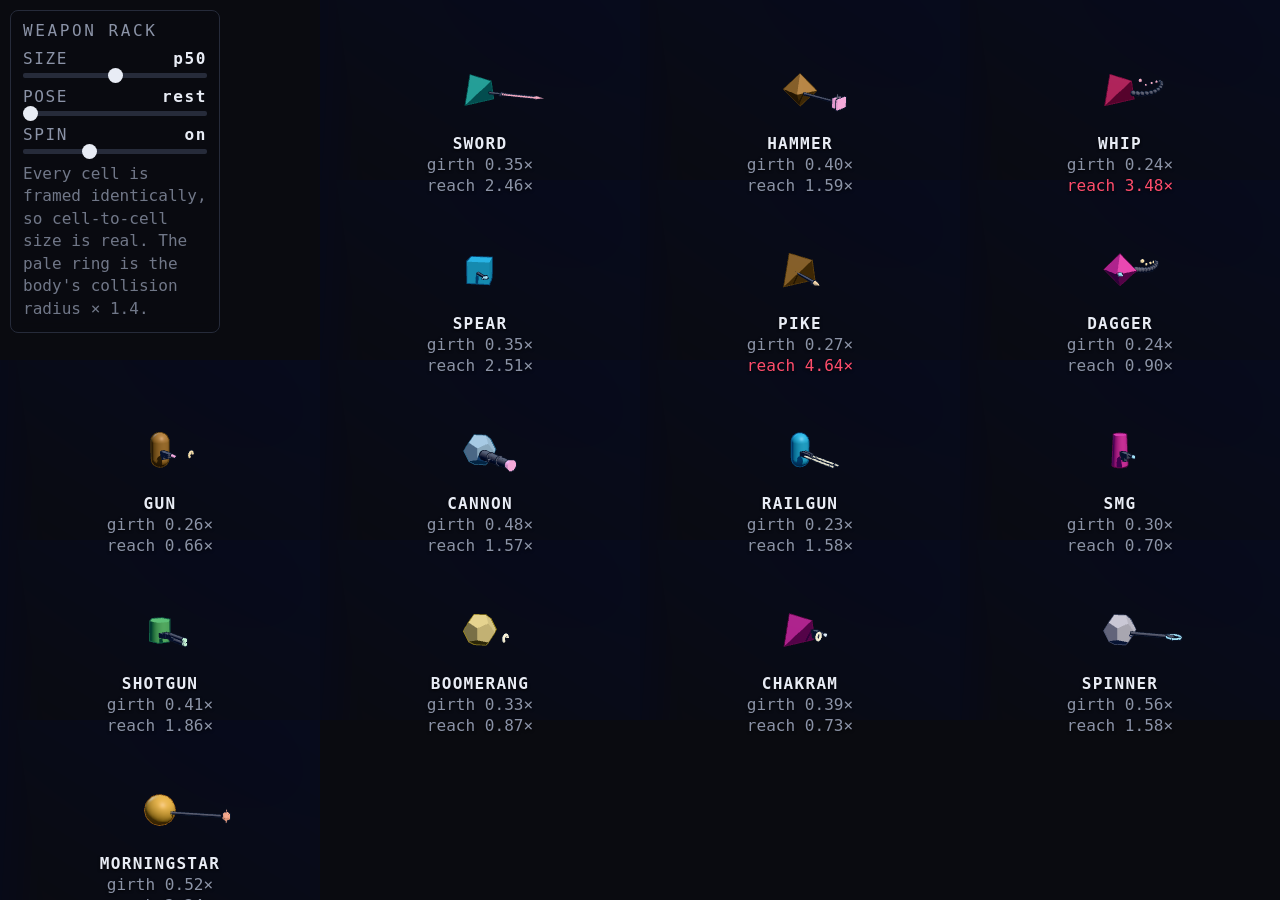
==== commit 968e87e9: "Build from denoms@6d2786d" ====
--- a/rack.html
+++ b/rack.html
@@ -5,8 +5,8 @@
     <meta name="viewport" content="width=device-width, initial-scale=1.0, viewport-fit=cover" />
     <meta name="theme-color" content="#0a0b10" />
     <title>Denoms — Weapon Rack</title>
-    <script type="module" crossorigin src="./assets/rack-BUQCEbqD.js"></script>
-    <link rel="modulepreload" crossorigin href="./assets/fighterView-CdmRVPIB.js">
+    <script type="module" crossorigin src="./assets/rack-jvM4HTrX.js"></script>
+    <link rel="modulepreload" crossorigin href="./assets/fighterView-ycPa4aG9.js">
     <link rel="stylesheet" crossorigin href="./assets/fighterView-CSAJlIFX.css">
   </head>
   <body class="rack-body">
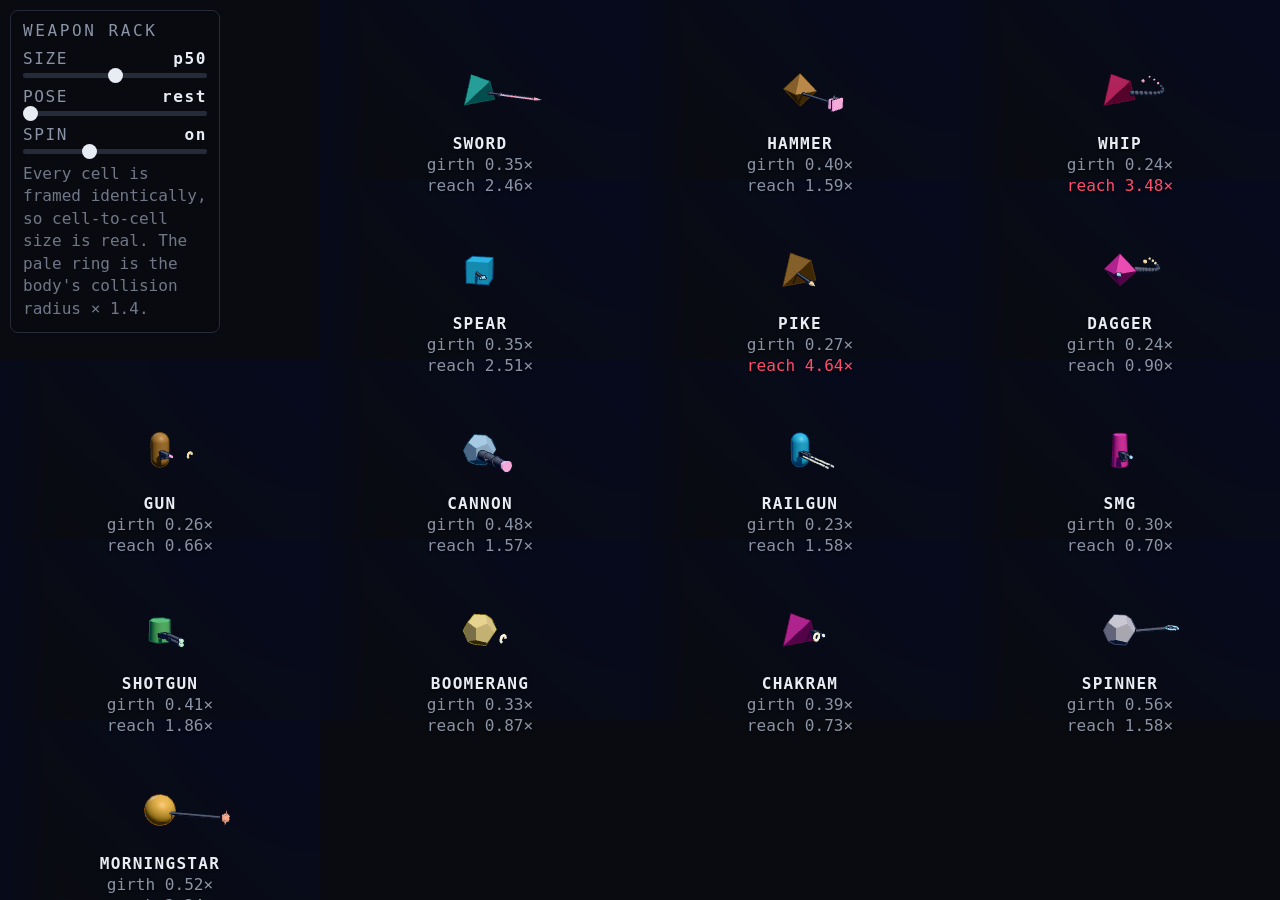
==== commit 8f4ba27c: "Build from denoms@0a00ea2" ====
--- a/rack.html
+++ b/rack.html
@@ -5,9 +5,9 @@
     <meta name="viewport" content="width=device-width, initial-scale=1.0, viewport-fit=cover" />
     <meta name="theme-color" content="#0a0b10" />
     <title>Denoms — Weapon Rack</title>
-    <script type="module" crossorigin src="./assets/rack-jvM4HTrX.js"></script>
-    <link rel="modulepreload" crossorigin href="./assets/fighterView-ycPa4aG9.js">
-    <link rel="stylesheet" crossorigin href="./assets/fighterView-CSAJlIFX.css">
+    <script type="module" crossorigin src="./assets/rack-D-KOQfFl.js"></script>
+    <link rel="modulepreload" crossorigin href="./assets/fighterView-BXI-n-rH.js">
+    <link rel="stylesheet" crossorigin href="./assets/fighterView-hoFn5KDS.css">
   </head>
   <body class="rack-body">
     <canvas id="rack-stage"></canvas>
--- a/assets/fighterView-hoFn5KDS.css
+++ b/assets/fighterView-hoFn5KDS.css
@@ -0,0 +1 @@
+:root{--m-tap:.12s;--m-move:.3s;--m-beat:.52s;--m-tell:.78s;--e-out:cubic-bezier(.16, 1, .3, 1);--e-in:cubic-bezier(.5, 0, .9, .4);--e-move:cubic-bezier(.4, 0, .2, 1);--e-pop:cubic-bezier(.34, 1.4, .64, 1);--ui-max:760px;--bg:#0a0b10;--ink:#e8ecf5;--dim:#8b93a7;--line:#262b3a;--a:#56c8ff;--b:#ff7a59;--danger:#ff4d6d;--safe-t:env(safe-area-inset-top,0px);--safe-b:env(safe-area-inset-bottom,0px);--t-micro:clamp(12px, .45vw + 10.3px, 21px);--t-small:clamp(13px, .55vw + 11.1px, 24px);--t-body:clamp(15px, .65vw + 12.6px, 28px);--t-name:clamp(20px, .95vw + 16.4px, 41px);--t-clock:clamp(17px, .8vw + 14px, 35px)}*{box-sizing:border-box;margin:0;padding:0}html,body,#app{background:var(--bg);width:100%;height:100%;color:var(--ink);-webkit-font-smoothing:antialiased;overscroll-behavior:none;touch-action:manipulation;font-family:ui-monospace,SF Mono,Menlo,Consolas,monospace;overflow:hidden}#stage{width:100%;height:100%;display:block}.hidden{display:none!important}#hud{top:calc(var(--safe-t) + 10px);pointer-events:none;grid-template-columns:minmax(0,1fr) minmax(0,1fr);grid-template-areas:"clock clock""a b";align-items:start;gap:8px 14px;padding:0 14px;display:grid;position:absolute;left:0;right:0}.fighter-bar[data-side=a]{grid-area:a}.fighter-bar[data-side=b]{grid-area:b}.clock{grid-area:clock;justify-self:center}.fighter-bar .row{flex-direction:column;align-items:flex-start;gap:1px;width:100%;min-width:0;margin-bottom:6px;display:flex}.fighter-bar .name,.fighter-bar .weapon{max-width:100%}.fighter-bar[data-side=b] .row{align-items:flex-end}.fighter-bar .name{font-size:var(--t-name);letter-spacing:.04em;white-space:nowrap;text-overflow:ellipsis;font-weight:700;overflow:hidden}.fighter-bar .weapon{font-size:var(--t-micro);color:var(--dim);letter-spacing:.06em;text-transform:uppercase;white-space:nowrap;text-overflow:ellipsis;overflow:hidden}.track{border:1px solid var(--line);background:#171a25;border-radius:2px;height:clamp(11px,.55vh + 7px,20px);overflow:hidden}.track+.track{height:clamp(6px,.3vh + 4px,11px);margin-top:4px}.track i{transform-origin:0;width:100%;height:100%;transition:transform var(--m-tap) linear;display:block}.fighter-bar[data-side=b] .track i{transform-origin:100%}.track.hp i{background:linear-gradient(90deg,#3ddc97,#7ef0bb)}.track.hp.low i{background:linear-gradient(90deg,#ff4d6d,#ff8fa3)}.track.poise i{background:#6f7ea8}.track.poise.broken i{background:var(--danger)}.clock{font-size:var(--t-clock);color:var(--dim);letter-spacing:.1em;font-variant-numeric:tabular-nums}.fighter-bar .elo{color:var(--dim);font-weight:700;font-size:var(--t-small);letter-spacing:.08em;font-variant-numeric:tabular-nums;white-space:nowrap;text-overflow:ellipsis;margin-bottom:3px;overflow:hidden}.fighter-bar[data-side=b] .elo{text-align:right}#hud.preview .track,#hud.preview .clock{visibility:hidden}#hud.preview .fighter-bar{animation:hud-arrive var(--m-tell) var(--e-out) both}#hud.preview .fighter-bar[data-side=b]{animation-delay:.16s}@keyframes hud-arrive{0%{opacity:0;transform:translateY(-8px)}to{opacity:1;transform:none}}@media (prefers-reduced-motion:reduce){#hud.preview .fighter-bar{animation:none}}.fighter-bar .fb-radar{filter:drop-shadow(0 1px 6px #000c);width:100%;max-width:clamp(132px,11vw,260px);margin-top:2px}.fighter-bar[data-side=b] .fb-radar{margin-left:auto}@media (height<=520px){.fighter-bar .fb-radar{display:none}}#banner{pointer-events:none;text-align:center;flex-direction:column;justify-content:center;align-items:center;gap:6px;display:flex;position:absolute;inset:0}#banner .who{letter-spacing:.06em;font-size:38px;font-weight:800}#banner .how{font-size:var(--t-small);color:var(--dim);letter-spacing:.22em;text-transform:uppercase}#setup{padding:24px 24px calc(24px + var(--safe-b));background:radial-gradient(120% 80% at 50% 0,#1418279e 0%,#0a0b10d6 70%);flex-direction:column;justify-content:safe center;align-items:center;gap:12px;display:flex;position:absolute;inset:0;overflow-y:auto}#setup>*{width:100%;max-width:var(--ui-max)}#setup h1{font-size:var(--t-name);letter-spacing:.3em;text-align:center;font-weight:800}.tagline{text-align:center;font-size:var(--t-small);color:var(--dim);letter-spacing:.16em;text-transform:uppercase;margin-top:-8px;margin-bottom:10px}#setup label{flex-direction:column;gap:6px;display:flex}#setup label span{font-size:var(--t-micro);color:var(--dim);letter-spacing:.18em;text-transform:uppercase}#setup input{width:100%;font:inherit;letter-spacing:.1em;color:var(--ink);border:1px solid var(--line);background:#12151f;border-radius:8px;padding:13px 14px;font-size:19px}#setup input:focus{border-color:var(--a);outline:none}button{font:inherit;font-size:var(--t-body);letter-spacing:.2em;background:var(--ink);color:#0a0b10;cursor:pointer;border:1px solid #0000;border-radius:8px;min-height:48px;padding:.95em 1.1em;font-weight:700}button:active{transform:translateY(1px)}button.ghost{color:var(--dim);border-color:var(--line);font-size:var(--t-body);background:0 0;padding:.85em 1.1em}.note{font-size:var(--t-small);color:var(--dim);text-align:center;margin-top:4px;line-height:1.6}#endbar{width:min(var(--ui-max), calc(100% - 48px));left:50%;bottom:calc(24px + var(--safe-b));opacity:0;animation:rise var(--m-beat) var(--m-tell) var(--e-out) forwards;gap:8px;display:flex;position:absolute;transform:translate(-50%)}#endbar #again{flex:1}#endbar #share{flex:none}#endbar #continue{flex:0 clamp(220px,32vw,380px);margin-inline:auto}@keyframes rise{0%{opacity:0;transform:translateY(8px)}to{opacity:1;transform:none}}.fighter-bar{font:inherit;color:inherit;text-align:left;pointer-events:auto;cursor:pointer;background:0 0;border:0;width:100%;padding:0;display:block}.fighter-bar:active{transform:none}#sheet{border:1px solid var(--line);max-width:640px;max-height:74%;animation:sheetUp var(--m-tap) var(--e-out);z-index:20;background:#0a0c13f7;border-bottom:0;border-radius:12px 12px 0 0;flex-direction:column;margin-inline:auto;display:flex;position:absolute;bottom:0;left:0;right:0;box-shadow:0 -18px 40px #0009}@keyframes sheetUp{0%{opacity:0;transform:translateY(14px)}to{opacity:1;transform:none}}.sheet-head{border-bottom:1px solid var(--line);flex:none;justify-content:space-between;align-items:center;gap:12px;padding:13px 16px;display:flex}#sheet-title{font-size:var(--t-name);letter-spacing:.1em;white-space:nowrap;text-overflow:ellipsis;font-weight:700;overflow:hidden}#sheet-close{border:1px solid var(--line);color:var(--dim);font-size:var(--t-micro);letter-spacing:.16em;background:0 0;border-radius:5px;flex:none;padding:7px 11px}#sheet-body{overscroll-behavior:contain;-webkit-overflow-scrolling:touch;padding:4px 16px calc(20px + var(--safe-b));overflow:hidden auto}.gsec{border-bottom:1px solid #171a25;min-width:0;padding:12px 0}.gsec:last-child{border-bottom:0}.gsec h4{font-size:var(--t-micro);letter-spacing:.2em;text-transform:uppercase;color:var(--dim);margin-bottom:8px;font-weight:700}.gsub{color:#5f6880;letter-spacing:.08em;text-transform:none;margin-left:6px;font-weight:400}.grow{font-size:var(--t-body);grid-template-columns:1fr auto;align-items:baseline;column-gap:10px;min-width:0;padding:6px 0;display:grid}.glabel{color:var(--dim);overflow-wrap:anywhere;min-width:0}.gval{font-variant-numeric:tabular-nums;text-align:right;font-weight:700}.ghint{color:#565f75;font-size:var(--t-small);overflow-wrap:anywhere;grid-column:1/-1;margin-top:1px;line-height:1.45}.gnone,.gnote{font-size:var(--t-small);color:#565f75;padding:3px 0;line-height:1.5}.gene{padding:5px 0}.gene-head{font-size:var(--t-body);align-items:baseline;gap:9px;min-width:0;margin-bottom:5px;display:flex}.gene-head b{text-transform:uppercase;letter-spacing:.1em;font-size:var(--t-small);flex:none}.gene-pts{font-variant-numeric:tabular-nums;font-weight:700}.gene-pct{color:var(--dim);font-variant-numeric:tabular-nums;margin-left:auto}.gbar{border:1px solid var(--line);background:#171a25;border-radius:2px;height:8px;display:block;overflow:hidden}.gbar i{background:linear-gradient(90deg,#4d6bd8,#8ea6dd);height:100%;display:block}.gene-feeds{font-size:var(--t-micro);color:#4e566b;letter-spacing:.02em;margin-top:3px}.peek{gap:8px;display:flex}.peek button{flex:1}.model-stage{aspect-ratio:4/3;border:1px solid var(--line);background:radial-gradient(120% 90% at 50% 108%,#4e68be4d,#0000 62%),linear-gradient(#0d1018,#070910);border-radius:6px;max-height:42vh;margin:2px auto 8px;position:relative;overflow:hidden}.model-canvas{width:100%;height:100%;display:block}@media (height<=520px){.model-stage{max-height:30vh}}.radar-wrap{max-width:330px;margin:2px auto 10px}.radar{width:100%;height:auto;display:block}.radar .rd-ring{fill:none;stroke:#1e2331;stroke-width:1px}.radar .rd-outer{stroke:var(--line)}.radar .rd-spoke{stroke:#1e2331;stroke-width:1px}.radar .rd-arrow{fill:#303649}.radar .rd-shape{fill:var(--rd);fill-opacity:.26;stroke:var(--rd);stroke-width:2px;stroke-linejoin:round;transform-box:view-box;transform-origin:50%;animation:rdGrow var(--m-beat) var(--e-out) both}.radar .rd-dot{fill:var(--rd-rim);stroke:var(--bg);stroke-width:1.4px;transform-box:view-box;transform-origin:50%;animation:rdPop var(--m-move) var(--e-out) both}@keyframes rdGrow{0%{opacity:0;transform:scale(.12)}to{opacity:1;transform:scale(1)}}@keyframes rdPop{0%{opacity:0;transform:scale(.4)}to{opacity:1;transform:scale(1)}}.radar .rd-ax{fill:var(--dim);letter-spacing:.12em;font-family:inherit;font-size:11px;font-weight:700}.radar .rd-val{fill:var(--ink);font-variant-numeric:tabular-nums;font-family:inherit;font-size:12px;font-weight:700}.radar.rd-mini{opacity:.82}.radar.rd-mini .rd-ax{letter-spacing:.06em;font-size:15px}.radar.rd-mini .rd-shape{stroke-width:3.2px;fill-opacity:.3}.radar.rd-mini .rd-ring,.radar.rd-mini .rd-spoke{stroke-width:1.6px}.radar.rd-compact .rd-ax{letter-spacing:.1em;font-size:13px}.radar.rd-compact .rd-val{font-size:14px}.radar.rd-compact .rd-shape{fill-opacity:.32;stroke-width:2.6px}@media (prefers-reduced-motion:reduce){.radar .rd-shape,.radar .rd-dot{animation:none}}#intro{pointer-events:none;z-index:15;position:absolute;inset:0}#intro-card{left:24px;right:24px;bottom:calc(16% + var(--safe-b));text-align:center;animation:cardIn var(--m-move) var(--e-out);position:absolute}@keyframes cardIn{0%{opacity:0;transform:translateY(14px)}to{opacity:1;transform:none}}#intro-card .ic-name{letter-spacing:.1em;text-shadow:0 2px 14px #000000e6;font-size:34px;font-weight:800}#intro-card .ic-line{background:linear-gradient(90deg, transparent, var(--line) 22%, var(--line) 78%, transparent);height:1px;margin:9px 0}#intro-card .ic-meta{font-size:var(--t-small);letter-spacing:.14em;text-transform:uppercase;color:var(--dim)}#intro-card .ic-elo{font-size:var(--t-body);letter-spacing:.16em;font-variant-numeric:tabular-nums;color:var(--ink);text-shadow:0 2px 10px #000000e6;margin-top:7px;font-weight:700}#intro-card .ic-radar{filter:drop-shadow(0 2px 10px #000000d9);width:min(70vw,250px);margin:6px auto 0}#intro-count{letter-spacing:.02em;text-shadow:0 6px 40px #000000f2;justify-content:center;align-items:center;font-size:140px;font-weight:800;display:flex;position:absolute;inset:0}#intro-count.tick{animation:countPop var(--m-tell) var(--e-out)}@keyframes countPop{0%{opacity:0;transform:scale(2.1)}22%{opacity:1;transform:scale(1)}to{opacity:.55;transform:scale(.94)}}#intro-count.go{color:#7ef0bb;animation:goPop var(--m-beat) var(--e-out);font-size:104px}@keyframes goPop{0%{opacity:0;transform:scale(.5)}30%{opacity:1;transform:scale(1.18)}to{opacity:0;transform:scale(1.5)}}#audio-btn{bottom:calc(var(--safe-b) + 10px);z-index:30;border:1px solid var(--line);color:var(--dim);font-size:var(--t-micro);letter-spacing:.14em;background:#0a0c13cc;border-radius:6px;padding:8px 10px;position:absolute;left:10px}#audio-panel{bottom:calc(var(--safe-b) + 52px);z-index:30;border:1px solid var(--line);background:#0a0c13f7;border-radius:8px;flex-direction:column;gap:12px;width:clamp(230px,24vw,360px);max-width:calc(100vw - 20px);padding:12px 14px;display:flex;position:absolute;left:10px;box-shadow:0 12px 30px #0009}.vol{flex-direction:column;gap:7px;display:flex}.vol span{font-size:var(--t-micro);letter-spacing:.18em;color:var(--dim);justify-content:space-between;display:flex}.vol b{color:var(--ink);font-variant-numeric:tabular-nums}.vol input[type=range]{appearance:none;background:var(--line);border-radius:2px;outline:none;width:100%;height:5px}.vol input[type=range]::-webkit-slider-thumb{appearance:none;background:var(--ink);cursor:pointer;border-radius:50%;width:15px;height:15px}.vol input[type=range]::-moz-range-thumb{background:var(--ink);cursor:pointer;border:0;border-radius:50%;width:15px;height:15px}.rack-body{background:var(--bg);width:100%;height:100%;color:var(--ink);font-family:ui-monospace,SF Mono,Menlo,Consolas,monospace;overflow:hidden}#rack-stage{width:100%;height:100%;display:block;position:fixed;inset:0}#rack-labels{pointer-events:none;position:fixed;inset:0}.rack-label{font-size:var(--t-micro);text-shadow:0 1px 3px #000000e6;flex-direction:column;align-items:center;gap:1px;line-height:1.25;display:flex;position:absolute}.rack-label b{color:var(--ink);letter-spacing:.08em;text-transform:uppercase}.rl-num{color:var(--dim);font-variant-numeric:tabular-nums}.rl-num.over{color:var(--danger)}#rack-controls{top:calc(10px + var(--safe-t));border:1px solid var(--line);-webkit-backdrop-filter:blur(6px);backdrop-filter:blur(6px);background:#0a0b10e0;border-radius:8px;flex-direction:column;gap:9px;width:210px;padding:10px 12px 12px;display:flex;position:fixed;left:10px}.rc-title{font-size:var(--t-micro);letter-spacing:.16em;color:var(--dim)}.rc{flex-direction:column;gap:5px;display:flex}.rc span{font-size:var(--t-micro);letter-spacing:.1em;color:var(--dim);justify-content:space-between;display:flex}.rc b{color:var(--ink);font-variant-numeric:tabular-nums}.rc input[type=range]{appearance:none;background:var(--line);border-radius:2px;outline:none;width:100%;height:5px}.rc input[type=range]::-webkit-slider-thumb{appearance:none;background:var(--ink);cursor:pointer;border-radius:50%;width:15px;height:15px}.rc input[type=range]::-moz-range-thumb{background:var(--ink);cursor:pointer;border:0;border-radius:50%;width:15px;height:15px}.rc-note{font-size:var(--t-micro);color:var(--dim);opacity:.8;line-height:1.4}#loading{z-index:40;padding:28px 24px calc(28px + var(--safe-b));background:radial-gradient(120% 80% at 50% 0,#1418279e 0%,#0a0b10d6 70%);flex-direction:column;justify-content:center;align-items:center;gap:18px;display:flex;position:absolute;inset:0}#loading h1{letter-spacing:.3em;text-align:center;font-size:34px;font-weight:800}.load-track{background:var(--line);width:min(320px,68vw);height:3px;overflow:hidden}.load-track>i{background:var(--a);width:0%;height:100%;transition:width var(--m-tap) var(--e-out);display:block}#load-status{font-size:var(--t-micro);letter-spacing:.22em;color:var(--dim)}#load-warn{font-size:var(--t-small);letter-spacing:.06em;color:var(--danger);text-align:center;max-width:34ch;line-height:1.5}#loading.failed .load-track>i{background:var(--danger)}#lobby{z-index:5;padding:calc(18px + var(--safe-t)) 20px calc(24px + var(--safe-b));background:radial-gradient(120% 80% at 50% 0,#1418279e 0%,#0a0b10d6 70%);position:absolute;inset:0;overflow-y:auto}.lb-head{justify-content:space-between;align-items:center;margin-bottom:10px;display:flex}.lb-head h2{letter-spacing:.24em;font-size:22px;font-weight:800}.lb-head button{font-size:var(--t-micro);padding:9px 13px}.lb-note{font-size:var(--t-small);color:var(--dim);margin-bottom:14px;line-height:1.6}.lb-join{gap:8px;margin-bottom:14px;display:flex}.lb-join input{min-width:0;font:inherit;letter-spacing:.1em;color:var(--ink);border:1px solid var(--line);background:#12151f;border-radius:8px;flex:1;padding:12px 13px;font-size:17px}.lb-join input:focus{border-color:var(--a);outline:none}.lb-join button{flex:none;padding:12px 20px}.lb-h{font-size:var(--t-micro);letter-spacing:.2em;color:var(--dim);text-transform:uppercase;margin:18px 0 8px}.lb-sub{color:var(--line);letter-spacing:.14em}.lb-list{flex-direction:column;gap:4px;display:flex}.lb-row{border:1px solid var(--line);font-size:var(--t-small);background:#10131c;border-radius:6px;align-items:baseline;gap:10px;padding:9px 11px;display:flex}button.lb-row{text-align:left;letter-spacing:normal;width:100%;color:var(--ink);cursor:pointer;font-weight:400}button.lb-row:hover{border-color:var(--a)}.lb-row .who{text-overflow:ellipsis;white-space:nowrap;flex:1;min-width:0;overflow:hidden}.lb-row .num{font-variant-numeric:tabular-nums;color:var(--dim)}.lb-row .elo{font-variant-numeric:tabular-nums;font-weight:700}.lb-row .up{color:#3ddc97}.lb-row .down{color:var(--danger)}.lb-row .rank{color:var(--dim);min-width:2.2em}.lb-empty{color:var(--dim);font-size:var(--t-small);padding:10px 2px}#lobby-result{border:1px solid var(--line);border-radius:8px;margin-bottom:4px;padding:12px;display:none}#lobby-result.show{display:block}#lobby-result .lr-head{font-size:var(--t-body);margin-bottom:8px;font-weight:700}#lobby-result .lr-line{font-size:var(--t-small);color:var(--dim);margin-bottom:8px}#lobby-clear{width:100%;margin-top:20px}#tourney{z-index:6;padding:calc(18px + var(--safe-t)) 20px calc(24px + var(--safe-b));background:radial-gradient(120% 80% at 50% 0,#1418279e 0%,#0a0b10d6 70%);position:absolute;inset:0;overflow-y:auto}#tourney-stage{margin-top:6px}.tw-bracket{scroll-snap-type:x proximity;justify-content:safe center;align-items:stretch;gap:30px;padding-bottom:8px;display:flex;position:relative;overflow-x:auto}.tw-lines{pointer-events:none;z-index:0;filter:drop-shadow(0 1px 2px #000000d9);position:absolute;inset:0;overflow:visible}.tw-lines .l{fill:none;stroke:#5c6683;stroke-width:2px;stroke-linecap:round;opacity:.6;transition:opacity var(--m-move) var(--e-out)}.tw-lines .l.settled{animation:none!important}.tw-lines .l.lit{opacity:1;stroke:#aab5cd;stroke-width:2.5px;animation:tw-draw var(--m-beat) var(--e-out) both}@keyframes tw-draw{0%{stroke-dasharray:1 1;stroke-dashoffset:1px}to{stroke-dasharray:1 1;stroke-dashoffset:0}}.tw-lines .l.mine.lit{stroke:var(--a);stroke-width:2.5px}.tw-round{z-index:1;scroll-snap-align:start;flex-direction:column;flex:none;width:clamp(254px,25vw,340px);display:flex;position:relative}.tw-col{flex-direction:column;flex:1;justify-content:space-around;gap:10px;display:flex}.tw-round h4{font-size:var(--t-small);letter-spacing:.18em;color:var(--dim);margin-bottom:8px;font-weight:700}.tw-match{min-height:calc((var(--t-body) + var(--t-small)) * 1.5 + var(--t-micro) + 26px);border:1px solid var(--line);font-size:var(--t-small);background:linear-gradient(#141926 0%,#10131c 100%);border-radius:9px;flex-direction:column;justify-content:center;gap:2px;padding:7px 9px;display:flex;position:relative;box-shadow:inset 0 1px #ffffff08}.tw-f{--c:var(--dim);min-width:0;color:var(--dim);border-radius:5px;align-items:center;gap:7px;padding:3px 4px 3px 7px;display:flex;position:relative}.tw-f:before{content:"";background:var(--c);opacity:.75;border-radius:2px;width:3px;position:absolute;top:3px;bottom:3px;left:0}.tw-f.landed{animation:deal-in var(--m-beat) var(--e-pop) both}.tw-f.landed:before{animation:deal-stripe var(--m-beat) var(--e-pop) both}.tw-f.landed .who b{animation:deal-name var(--m-beat) var(--e-out) both}@keyframes deal-in{0%{opacity:0;transform:translate(-14px)}60%{opacity:1}to{opacity:1;transform:none}}@keyframes deal-stripe{0%{opacity:0;box-shadow:none;transform:scaleY(.2)}45%{opacity:1;box-shadow:0 0 10px 1px var(--c);transform:scaleY(1.35)}to{opacity:.75;box-shadow:none;transform:scaleY(1)}}@keyframes deal-name{0%{color:var(--c);letter-spacing:.22em;opacity:.35}to{color:var(--ink);letter-spacing:normal;opacity:1}}.tw-f .gl{color:var(--c);cursor:pointer;transition:background var(--m-tap), transform var(--m-tap);border-radius:5px;flex:none;margin:-3px;padding:3px;display:flex}.tw-f .gl:hover,.tw-f .gl:focus-visible{background:color-mix(in srgb, var(--c) 22%, transparent);outline:none;transform:scale(1.18)}.tw-f .gl:focus-visible{box-shadow:0 0 0 2px var(--c)}.tw-f.blank .gl,.tw-f.empty .gl{cursor:default}.tw-f.blank .gl:hover,.tw-f.empty .gl:hover{background:0 0;transform:none}.tw-f .glyph{width:calc(var(--t-body) * 1.25);height:calc(var(--t-body) * 1.25);display:block}.tw-f .who{flex-direction:column;flex:1;gap:1px;min-width:0;display:flex}.tw-f .who b{font-weight:600;font-size:var(--t-body);letter-spacing:.02em;text-overflow:ellipsis;white-space:nowrap;overflow:hidden}.tw-f .who em{font-style:normal;font-size:var(--t-small);color:var(--dim);opacity:.85;text-overflow:ellipsis;white-space:nowrap;overflow:hidden}.tw-f .tail{font-variant-numeric:tabular-nums;flex-direction:column;flex:none;align-items:flex-end;gap:1px;display:flex}.tw-f .tail .elo{font-size:var(--t-small);color:var(--dim);font-weight:600}.tw-f .tail .secs{font-size:var(--t-small);color:var(--c);opacity:.9}.tw-f.win{color:var(--ink);background-image:linear-gradient(90deg, color-mix(in srgb, var(--c) 20%, transparent) 0%, color-mix(in srgb, var(--c) 9%, transparent) 100%);background-repeat:no-repeat;background-size:100% 100%}.tw-f.win .who b{font-weight:700}.tw-f.win .who em{opacity:1}.tw-f.win:before{opacity:1;box-shadow:0 0 8px var(--c)}.tw-f.blank,.tw-f.empty{color:var(--line)}.tw-f.blank .gl{color:var(--line);font-weight:700}.tw-f.blank:before,.tw-f.empty:before{background:var(--line);opacity:.4}.tw-vs{font-size:var(--t-micro);letter-spacing:.16em;color:var(--line);align-self:center;margin:1px 0;line-height:1}.tw-match.you{border-color:var(--a);box-shadow:0 0 0 1px var(--a) inset}.tw-match.pending{opacity:.72;border-style:dashed}.tw-cue.cued{opacity:1;border-style:solid;border-color:color-mix(in srgb, var(--a) 60%, var(--line));box-shadow:0 0 0 1px color-mix(in srgb, var(--a) 40%, transparent), 0 6px 22px #00000080;animation:1.9s ease-in-out infinite tw-wait}@property --tw-spin{syntax:"<angle>";inherits:false;initial-value:0deg}.tw-cue.onair,.tw-cue.cued{opacity:1;border-style:solid}.tw-cue.onair{border-color:color-mix(in srgb, var(--a) 55%, var(--line));box-shadow:0 0 20px color-mix(in srgb, var(--a) 20%, transparent), 0 6px 22px #00000080}.tw-cue.onair:before,.tw-cue.cued:before{content:"";background:conic-gradient(from var(--tw-spin,0deg), transparent 0deg, color-mix(in srgb, var(--a) 22%, transparent) 44deg, var(--a) 80deg, #e4f6ff 94deg, var(--a) 108deg, color-mix(in srgb, var(--a) 22%, transparent) 150deg, transparent 196deg, transparent 360deg);-webkit-mask-composite:xor;pointer-events:none;border-radius:12px;padding:2px;animation:2.8s linear infinite tw-onair-spin;position:absolute;inset:-3px;-webkit-mask-image:linear-gradient(#000 0 0),linear-gradient(#000 0 0);mask-image:linear-gradient(#000 0 0),linear-gradient(#000 0 0);-webkit-mask-position:0 0,0 0;mask-position:0 0,0 0;-webkit-mask-size:auto,auto;mask-size:auto,auto;-webkit-mask-repeat:repeat,repeat;mask-repeat:repeat,repeat;-webkit-mask-clip:content-box,border-box;mask-clip:content-box,border-box;-webkit-mask-origin:content-box,border-box;mask-origin:content-box,border-box;-webkit-mask-composite:xor;mask-composite:exclude;-webkit-mask-source-type:auto,auto;mask-mode:match-source,match-source}@keyframes tw-onair-spin{to{--tw-spin:360deg}}.tw-cue.cued:before{background:conic-gradient(from var(--tw-spin,0deg), #ff4d6d 0deg, #ff9f43 45deg, #ffe066 90deg, #4ade80 140deg, #38e8ff 190deg, #4d7bff 240deg, #b04dff 290deg, #ff4de1 330deg, #ff4d6d 360deg);filter:saturate(1.15);padding:2.5px;animation:4.2s linear infinite tw-onair-spin;inset:-4px}.tw-cue.cued{box-shadow:0 0 18px #ff78be2e,0 0 30px #50c8ff1f,0 6px 22px #00000080}@media (prefers-reduced-motion:reduce){.tw-cue.cued:before,.tw-cue.onair:before{animation:none}}.tw-cue.onair:not(.charging):after{content:attr(data-onair);background:var(--a);color:#04121b;font-size:calc(var(--t-micro) * .88);letter-spacing:.14em;white-space:nowrap;border-radius:999px;padding:1px 7px;font-weight:700;position:absolute;top:-8px;left:11px}.tw-match.charging{animation:tw-charge 1.6s var(--e-in) both}.tw-match.charging:after{content:"";background:var(--a);transform-origin:0;height:2px;animation:1.6s linear both tw-charge-bar;position:absolute;bottom:-1px;left:0;right:0}.tw-match.charging .tw-vs{animation:tw-vs-rush 1.6s var(--e-in) both}@keyframes tw-charge{0%{border-color:color-mix(in srgb, var(--a) 60%, var(--line));transform:scale(1)}85%{border-color:var(--a);transform:scale(1.02)}to{border-color:var(--a);transform:scale(1.02)}}@keyframes tw-charge-bar{0%{transform:scaleX(0)}to{transform:scaleX(1)}}@keyframes tw-vs-rush{0%{opacity:.35;letter-spacing:.16em}to{opacity:1;letter-spacing:.5em}}.tw-match.pending .tw-vs{color:var(--dim)}.tw-cue.cued .tw-vs{color:var(--a);animation:1.9s ease-in-out infinite tw-vs-pulse}@keyframes tw-wait{0%,to{border-color:var(--line)}50%{border-color:color-mix(in srgb, var(--a) 45%, var(--line))}}@keyframes tw-vs-pulse{0%,to{opacity:.35}50%{opacity:1}}.tw-match.landed{animation:tw-land var(--m-beat) var(--e-out) both}@keyframes tw-land{0%{box-shadow:0 0 0 3px color-mix(in srgb, var(--a) 55%, transparent);transform:scale(1.02)}30%{transform:scale(1.05)}to{transform:scale(1);box-shadow:inset 0 1px #ffffff08}}.tw-match.landed .tw-f.win{animation:tw-win var(--m-beat) var(--e-out) both;animation-delay:90ms}@keyframes tw-win{0%{opacity:.55;background-size:0% 100%}to{opacity:1;background-size:100% 100%}}.tw-match.landed .tw-f:not(.win):not(.empty){animation:tw-lose var(--m-beat) var(--e-out) both}@keyframes tw-lose{0%{opacity:1}to{opacity:.55}}.tw-match.landed .tw-f.win .secs{animation:tw-secs var(--m-move) var(--e-out) both;animation-delay:.32s}@keyframes tw-secs{0%{opacity:0;transform:translateY(-3px)}to{opacity:1;transform:none}}@media (prefers-reduced-motion:reduce){.tw-cue.cued,.tw-cue.cued .tw-vs,.tw-match.charging,.tw-match.charging:after,.tw-match.charging .tw-vs,.tw-match.landed,.tw-match.landed .tw-f.win,.tw-match.landed .tw-f:not(.win):not(.empty),.tw-match.landed .tw-f.win .secs,.tw-lines .l.lit{animation:none}}.tw-match.hidden-match{background:#0d1017}.tw-match.bye{opacity:.4}.tw-champ{width:clamp(236px,22vw,310px)}.tw-match.crown{min-height:calc((var(--t-body) + var(--t-small)) * 1.5 + var(--t-micro) + 26px);border-color:color-mix(in srgb, var(--gold,#ffd166) 55%, var(--line));background:linear-gradient(#1d1c15 0%,#12131a 100%)}.tw-match.crown.hidden-match{border-color:var(--line);background:#0d1017}.tw-actions{flex-direction:column;gap:8px;margin-top:16px;display:flex}.tw-actions button{width:100%}@media (width>=900px){.tw-actions{z-index:8;border:1px solid var(--line);-webkit-backdrop-filter:blur(8px);backdrop-filter:blur(8px);background:#0c0f16eb;border-radius:12px;width:min(340px,28vw);margin-top:0;padding:14px;position:fixed;bottom:24px;right:24px;box-shadow:0 12px 40px #0009}}.tw-bracket{cursor:grab;-webkit-user-select:none;user-select:none}.tw-bracket.dragging{cursor:grabbing}.tw-bracket.dragging .tw-match{pointer-events:none}#wrapup{left:50%;top:calc(58px + var(--safe-t));z-index:7;border:1px solid var(--line);-webkit-backdrop-filter:blur(7px);backdrop-filter:blur(7px);width:min(440px,100vw - 32px);animation:wu-in var(--m-move) var(--e-out) both;background:#0a0c12d1;border-radius:14px;padding:12px 14px 10px;position:absolute;transform:translate(-50%);box-shadow:0 10px 34px #00000080}@keyframes wu-in{0%{opacity:0;transform:translate(-50%,12px)}to{opacity:1;transform:translate(-50%)}}.wu-head{font-size:var(--t-micro);letter-spacing:.18em;color:var(--dim);margin-bottom:8px}.wu-row{--c:var(--dim);color:var(--c);border-radius:8px;align-items:center;gap:8px;padding:5px 7px;display:flex}.wu-row.win{background:color-mix(in srgb, var(--c) 13%, transparent);box-shadow:inset 2px 0 0 var(--c)}.wu-row .glyph{width:var(--t-body);height:var(--t-body);display:block}.wu-row b{text-overflow:ellipsis;white-space:nowrap;min-width:0;font-size:var(--t-small);color:var(--ink);flex:1;overflow:hidden}.wu-tag{font-size:var(--t-micro);letter-spacing:.16em;color:var(--c)}.wu-elo{font-variant-numeric:tabular-nums;font-size:var(--t-small);color:var(--ink);align-items:baseline;gap:6px;display:flex}.wu-elo em{font-style:normal;font-size:var(--t-micro);text-align:right;min-width:3ch}.wu-elo em.up{color:#7fe0a6}.wu-elo em.down{color:#ff8f8f}.wu-elo em.flat{color:var(--dim)}.wu-next{font-size:var(--t-micro);letter-spacing:.16em;color:var(--dim);text-align:center;border-top:1px solid #ffffff12;margin-top:9px;padding-top:8px}.wu-next span{color:var(--ink);font-variant-numeric:tabular-nums}.tw-result{border:1px solid var(--line);text-align:center;border-radius:8px;margin-top:12px;padding:14px}.tw-result .place{letter-spacing:.06em;font-size:30px;font-weight:800}.tw-result .sub{font-size:var(--t-small);color:var(--dim);margin-top:4px}.tw-result .swing{font-size:var(--t-body);font-variant-numeric:tabular-nums;margin-top:8px}.tw-result .swing.up{color:#3ddc97}.tw-result .swing.down{color:var(--danger)}button.tw-match{text-align:left;width:100%;min-height:0;font:inherit;font-size:var(--t-small);letter-spacing:normal;color:var(--ink);cursor:pointer;transition:border-color var(--m-tap), transform var(--m-tap), box-shadow var(--m-tap);padding:7px 9px;font-weight:400}button.tw-match:hover{border-color:var(--a);transform:translateY(-1px);box-shadow:0 4px 14px #00000073}button.tw-match:hover .tw-vs{color:var(--a)}button.tw-match.you:hover{border-color:var(--a)}#lobby>*,#tourney>:not(#tourney-stage){max-width:720px;margin-inline:auto}#lobby>button,#tourney>button{width:100%;display:block}#tourney-stage{max-width:100%}#tourney-stage .tw-result{max-width:640px;margin-inline:auto}#builder{z-index:6;padding:calc(18px + var(--safe-t)) 20px calc(24px + var(--safe-b));background:radial-gradient(120% 80% at 50% 0,#1418279e 0%,#0a0b10d6 70%);position:absolute;inset:0;overflow-y:auto}#builder>*{max-width:720px;margin-inline:auto}#builder>button{width:100%;display:block}#build-form{gap:10px;margin:16px auto;display:grid}.bf-row{border:1px solid var(--line);background:#10131c;border-radius:9px;grid-template-columns:minmax(120px,34%) 1fr;align-items:center;gap:12px;padding:10px 12px;display:grid}.bf-row>label{font-size:var(--t-small);letter-spacing:.14em;color:var(--dim);text-transform:uppercase}.bf-row select{font:inherit;font-size:var(--t-body);color:var(--ink);border:1px solid var(--line);cursor:pointer;background:#0b0e15;border-radius:7px;width:100%;padding:.6em .7em}.bf-row select:focus-visible{outline:2px solid var(--a);outline-offset:1px}.bf-hint{font-size:var(--t-micro);color:var(--dim);grid-column:2;margin-top:-2px}#build-out{border:1px solid var(--line);text-align:center;background:#10131c;border-radius:10px;margin-top:14px;padding:16px}#build-out .serial{font-size:var(--t-name);letter-spacing:.16em;font-variant-numeric:tabular-nums;font-weight:800}#build-out .made{font-size:var(--t-small);color:var(--dim);margin-top:6px}#build-out .warn{color:var(--danger)}#build-out .bo-actions{flex-wrap:wrap;gap:8px;margin-top:14px;display:flex}#build-out .bo-actions button{flex:30%}#build-model{width:100%;height:clamp(160px,30vh,280px);margin-top:12px}#now-playing{border-top:1px solid var(--line);margin-top:10px;padding-top:10px}.np-head{flex-direction:column;gap:2px;display:flex}.np-label{font-size:var(--t-micro);letter-spacing:.18em;color:var(--dim)}.np-name{font-size:var(--t-body);font-weight:700}.np-vote{gap:8px;margin-top:8px;display:flex}.np-vote button,.tl-vote button{min-height:0;font-size:var(--t-micro);letter-spacing:.12em;color:var(--dim);border:1px solid var(--line);background:0 0;flex:1;padding:.45em .6em}.np-vote button.on,.tl-vote button.on{color:#0a0b10;background:var(--ink);border-color:var(--ink)}#track-list-btn{width:100%;margin-top:10px}#track-list{flex-direction:column;gap:2px;max-height:40vh;margin-top:8px;display:flex;overflow:hidden auto}.tl-row{align-items:center;gap:8px;padding:3px 0;display:flex}.tl-name{min-width:0;font-size:var(--t-small);white-space:nowrap;text-overflow:ellipsis;flex:auto;overflow:hidden}.tl-vote{flex:none;gap:4px;display:flex}.tl-vote button{min-width:4.4em;font-size:var(--t-micro);letter-spacing:.08em;flex:none;padding:2px 0;line-height:1.2}#wipe{z-index:40;pointer-events:none;background:linear-gradient(140deg, var(--a) 0%, #0a0b10 55%, var(--a) 100%);position:absolute;inset:0}#wipe.from{--wipe-ms:var(--m-beat)}#wipe.in{animation:wipe-in var(--wipe-ms,var(--m-move)) var(--e-move) both}#wipe.out{animation:wipe-out var(--wipe-ms,var(--m-move)) var(--e-move) both}#wipe.circle.in{animation-name:iris-in}#wipe.circle.out{animation-name:iris-out}@keyframes iris-in{0%{clip-path:circle(0%)}to{clip-path:circle(75%)}}@keyframes iris-out{0%{clip-path:circle(75%)}to{clip-path:circle(0%)}}#wipe.square.in{animation-name:box-in}#wipe.square.out{animation-name:box-out}@keyframes box-in{0%{clip-path:inset(50%)}to{clip-path:inset(0)}}@keyframes box-out{0%{clip-path:inset(0)}to{clip-path:inset(50%)}}#wipe.bar.in{animation-name:bar-in}#wipe.bar.out{animation-name:bar-out}@keyframes bar-in{0%{clip-path:polygon(-40% 0,0 0,-20% 100%,-60% 100%)}to{clip-path:polygon(-40% 0,160% 0,140% 100%,-60% 100%)}}@keyframes bar-out{0%{clip-path:polygon(-40% 0,160% 0,140% 100%,-60% 100%)}to{clip-path:polygon(140% 0,160% 0,160% 100%,120% 100%)}}#wipe.triangle.in{animation-name:tri-in}#wipe.triangle.out{animation-name:tri-out}@keyframes tri-in{0%{clip-path:polygon(50% 100%,50% 100%,50% 100%)}to{clip-path:polygon(50% -60%,160% 120%,-60% 120%)}}@keyframes tri-out{0%{clip-path:polygon(50% -60%,160% 120%,-60% 120%)}to{clip-path:polygon(50% 100%,50% 100%,50% 100%)}}#wipe.hex.in{animation-name:hex-in}#wipe.hex.out{animation-name:hex-out}@keyframes hex-in{0%{clip-path:polygon(50% 50%,50% 50%,50% 50%,50% 50%,50% 50%,50% 50%)}to{clip-path:polygon(25% -30%,75% -30%,130% 50%,75% 130%,25% 130%,-30% 50%)}}@keyframes hex-out{0%{clip-path:polygon(25% -30%,75% -30%,130% 50%,75% 130%,25% 130%,-30% 50%)}to{clip-path:polygon(50% 50%,50% 50%,50% 50%,50% 50%,50% 50%,50% 50%)}}@media (prefers-reduced-motion:reduce){#wipe.in,#wipe.out{animation-duration:1ms}}.pl-table{flex-direction:column;gap:4px;max-width:720px;margin:14px auto 0;display:flex}.pl-row{--c:var(--dim);border:1px solid var(--line);background:#10131c;border-radius:8px;align-items:center;gap:10px;padding:8px 10px;display:flex}.pl-row.you{border-color:var(--a);box-shadow:0 0 0 1px var(--a) inset}.pl-place{font-size:var(--t-body);font-variant-numeric:tabular-nums;color:var(--dim);flex:0 0 3.2em;font-weight:800}.pl-row.you .pl-place{color:var(--ink)}.pl-row .gl{color:var(--c)}.pl-who{flex-direction:column;flex:1;min-width:0;display:flex}.pl-who b{font-size:var(--t-small);text-overflow:ellipsis;white-space:nowrap;font-weight:600;overflow:hidden}.pl-who em{font-style:normal;font-size:var(--t-micro);color:var(--dim);text-overflow:ellipsis;white-space:nowrap;overflow:hidden}.pl-elo{font-variant-numeric:tabular-nums;flex-direction:column;flex:none;align-items:flex-end;display:flex}.pl-elo b{font-size:var(--t-small)}.pl-elo em{font-style:normal;font-size:var(--t-micro)}.pl-elo .up{color:#3ddc97}.pl-elo .down{color:var(--danger)}.pl-elo .flat{color:var(--dim)}.nm-row{border:1px solid var(--line);background:#10131c;border-radius:9px;flex-wrap:wrap;align-items:center;gap:8px;margin-bottom:10px;padding:10px 12px;display:flex}.nm-label{font-size:var(--t-micro);letter-spacing:.18em;color:var(--dim);flex:none}.nm-row input{min-width:0;font:inherit;font-size:var(--t-body);color:var(--ink);border:1px solid var(--line);background:#0b0e15;border-radius:7px;flex:10em;padding:.5em .6em}.nm-row button{flex:none;min-height:0;padding:.55em .9em}.nm-row.locked .nm-lock{font-size:var(--t-small);color:var(--dim)}.nm-why{font-size:var(--t-micro);color:var(--dim);flex:100%}.nm-why.bad{color:var(--danger)}.bf-stats{grid-template-columns:minmax(120px,34%) 1fr}.bf-sliders{flex-direction:column;gap:4px;display:flex}.bf-ax{align-items:center;gap:8px;display:flex}.bf-ax>span{font-size:var(--t-micro);color:var(--dim);letter-spacing:.1em;flex:0 0 4.5em}.bf-ax input[type=range]{flex:1;min-width:0}.lb-stale{font-size:var(--t-small);color:var(--dim);border-left:2px solid var(--line);margin-bottom:.6em;padding:.4em 0 .4em .7em}#perf{z-index:9999;color:#cfe3ff;pointer-events:none;white-space:nowrap;background:#06080edb;border:1px solid #2b3550;border-radius:6px;width:232px;padding:8px 10px;font:11px/1.5 ui-monospace,SFMono-Regular,Menlo,monospace;position:fixed;bottom:8px;left:8px}#perf .pf-row{justify-content:space-between;gap:10px;display:flex}#perf .pf-row b{color:#fff;font-variant-numeric:tabular-nums;font-weight:600}#perf .pf-keys{border-top:1px solid #2b3550;flex-wrap:wrap;gap:4px 8px;margin-top:6px;padding-top:6px;display:flex}#perf .pf-keys span{color:#7ef0a5}#perf .pf-keys span.off{color:#55607a;text-decoration:line-through}#perf .pf-hint{color:#55607a;margin-top:4px}.bc-status{font-size:var(--t-small);letter-spacing:.12em;text-transform:uppercase;color:var(--dim);border:1px solid var(--line);background:#0a0c14d1;border-radius:6px;flex-wrap:wrap;justify-content:center;align-items:center;gap:14px;padding:10px 14px;display:flex}.bc-status .bc-live{color:#ff4d5e;letter-spacing:.2em;font-weight:700}.bc-status .bc-line{color:var(--ink)}.bc-wait{text-align:center;color:var(--dim);font-size:var(--t-body);letter-spacing:.16em;text-transform:uppercase;padding:48px 24px}.bc-wait b{color:var(--ink);font-weight:700;display:block}.bc-wait em{max-width:46ch;font-style:normal;font-size:var(--t-small);letter-spacing:.02em;text-transform:none;color:var(--dim);margin:8px auto 0;display:block}.bc-wait code{font-size:var(--t-micro);letter-spacing:0;text-transform:none;color:color-mix(in srgb, var(--dim) 70%, transparent);word-break:break-all;margin-top:14px;display:block}.bf-row.bf-preview{display:block}.bf-row.bf-preview .model-stage{width:100%;min-height:180px;max-height:34vh;margin-bottom:6px}.tq-build{justify-content:center;align-items:center;gap:12px;margin-top:10px;display:flex}.tq-build .tq-or{color:var(--dim);font-size:var(--t-small);text-transform:uppercase;letter-spacing:.18em}.bc-status .bc-note{color:var(--dim);font-size:var(--t-micro);letter-spacing:.1em}#track-toast{left:10px;bottom:calc(var(--safe-b) + 58px);z-index:30;border:1px solid var(--line);font-size:var(--t-small);color:var(--ink);opacity:0;transition:opacity var(--m-move) var(--e-out), transform var(--m-move) var(--e-out);pointer-events:none;background:#0a0c13e0;border-radius:6px;align-items:center;gap:10px;padding:8px 12px;display:flex;position:absolute;transform:translateY(6px)}#track-toast.up{opacity:1;pointer-events:auto;transform:none}#track-toast .tt-label{color:var(--dim);font-size:var(--t-micro);letter-spacing:.18em;text-transform:uppercase}#track-toast .tt-name{font-weight:600}#track-toast button{font-size:var(--t-micro);letter-spacing:.12em;padding:3px 10px}#track-toast button.on{color:#3ddc97;border-color:#3ddc97}#track-toast button.nope.on,.tl-vote button.nope.on{color:#ff4d6d;border-color:#ff4d6d}.tl-vote button.on{color:#3ddc97;border-color:#3ddc97}#hud.pit .fighter-bar{display:none}#pit-roster{font-size:var(--t-small);pointer-events:none;z-index:3;flex-direction:column;gap:.34em;display:flex;position:absolute;top:3.6rem;left:1rem}#pit-roster.hidden{display:none}.pit-row{font-size:var(--t-small);letter-spacing:.04em;transition:opacity var(--m-move) var(--e-out);grid-template-columns:.8em 9.4em 9em 3.4em;align-items:center;gap:.55em;display:grid}.pit-swatch{border-radius:2px;width:.8em;height:.8em}.pit-dmg{text-align:right;font-variant-numeric:tabular-nums;color:var(--dim,#8b93a7);text-shadow:0 1px 2px #000000d9;font-size:1em}.pit-row.top .pit-dmg{color:#ffcf4d;font-weight:700}.pit-name{color:#e8ecf8;text-shadow:0 1px 2px #000000d9;text-overflow:ellipsis;white-space:nowrap;overflow:hidden}.pit-track{background:#ffffff29;border-radius:3px;height:.44em;overflow:hidden}.pit-track>i{transform-origin:0;height:100%;transition:transform var(--m-tap) linear;background:#6ee7a8;display:block}.pit-row.low .pit-track>i{background:#ff6b6b}.pit-row.gone{opacity:.32}.pit-row.gone .pit-name{text-decoration:line-through}.tw-col{perspective:1400px;perspective-origin:50% 40%}.tw-match.landed{animation:tw-flip var(--m-tell) var(--e-out) both;transform-style:preserve-3d;will-change:transform, filter}@keyframes tw-flip{0%{filter:brightness(.35)saturate(.4);box-shadow:0 0 0 1px color-mix(in srgb, var(--a) 30%, transparent);transform:perspective(1400px)rotateY(-104deg)rotateX(6deg)scale(.9)translateZ(-40px)}38%{filter:brightness(1.7)saturate(1.5);transform:perspective(1400px)rotateY(-24deg)rotateX(2deg)scale(1)translateZ(10px)}52%{filter:brightness(1.35)saturate(1.25);box-shadow:0 0 26px color-mix(in srgb, var(--a) 60%, transparent), 0 0 0 2px color-mix(in srgb, var(--a) 70%, transparent);transform:perspective(1400px)rotateY(6deg)scale(1.06)translateZ(22px)}72%{transform:perspective(1400px)rotateY(-3.5deg)scale(1.01)translateZ(6px)}88%{transform:perspective(1400px)rotateY(1.2deg)scale(1.002)}to{filter:none;transform:none;box-shadow:inset 0 1px #ffffff08}}.tw-sheen{border-radius:inherit;pointer-events:none;z-index:3;position:absolute;inset:0;overflow:hidden}.tw-sheen:before{content:"";width:42%;animation:tw-sheen var(--m-tell) var(--e-move) both;background:linear-gradient(90deg,#0000 0%,#ffffff0d 35%,#ffffff6b 50%,#ffffff0d 65%,#0000 100%);animation-delay:.18s;position:absolute;top:-40%;bottom:-40%;left:-60%;transform:skew(-18deg)}@keyframes tw-sheen{0%{opacity:0;left:-60%}25%{opacity:1}to{opacity:0;left:120%}}.tw-match .tw-f.fell{animation:tw-fell var(--m-tell) var(--e-in) both;transform-origin:20% 60%}@keyframes tw-fell{0%{filter:none;opacity:1;transform:none}18%{filter:brightness(1.7)saturate(1.6);transform:translateY(-3px)scale(1.05)rotate(-.6deg)}46%{filter:brightness(.9)saturate(.5)blur(.4px);transform:translateY(2px)scale(.99)rotate(1.6deg)}to{filter:grayscale()brightness(.55)blur(.6px);opacity:.72;transform:translateY(7px)scale(.965)rotate(3.2deg)}}.tw-match .tw-f.fell{filter:grayscale()brightness(.55)blur(.6px);opacity:.72;transform:translateY(7px)scale(.965)rotate(3.2deg)}.tw-lines .l.pulse{stroke:#fff;stroke-width:2.6px;stroke-linecap:round;fill:none;opacity:0;stroke-dasharray:.09 1;filter:drop-shadow(0 0 5px var(--a)) drop-shadow(0 0 12px var(--a));animation:tw-pulse var(--m-tell) var(--e-move) both}@keyframes tw-pulse{0%{stroke-dashoffset:.09px;opacity:0}12%{opacity:1}82%{opacity:1}to{stroke-dashoffset:-1px;opacity:0}}.tw-match.advanced{animation:tw-advanced var(--m-tell) var(--e-out) both;animation-delay:.24s}@keyframes tw-advanced{0%{filter:brightness(.85);box-shadow:0 0 0 1px color-mix(in srgb, var(--a) 20%, transparent);transform:translate(-14px)scale(.965)}40%{filter:brightness(1.45);box-shadow:0 0 22px color-mix(in srgb, var(--a) 55%, transparent), 0 0 0 2px color-mix(in srgb, var(--a) 65%, transparent);transform:translate(3px)scale(1.045)}70%{transform:translate(-1px)scale(1.008)}to{filter:none;transform:none;box-shadow:inset 0 1px #ffffff08}}.tw-round.round-done .tw-col{animation:tw-round-lift var(--m-tell) var(--e-out) both}@keyframes tw-round-lift{0%{transform:translateY(0)}35%{transform:translateY(-6px)}to{transform:translateY(0)}}.tw-round.round-done h4{animation:tw-round-head var(--m-tell) var(--e-out) both}@keyframes tw-round-head{0%{color:inherit;letter-spacing:inherit}30%{color:#ffe9a8;letter-spacing:.34em}to{color:inherit;letter-spacing:inherit}}.tw-round.round-done .tw-col:after{content:"";pointer-events:none;background:linear-gradient(180deg, transparent 0%, color-mix(in srgb, var(--a) 26%, transparent) 45%, transparent 90%);animation:tw-round-sweep var(--m-tell) var(--e-out) both;border-radius:14px;position:absolute;inset:-6px -10px}@keyframes tw-round-sweep{0%{opacity:0;transform:translateY(-100%)}25%{opacity:1}to{opacity:0;transform:translateY(100%)}}.tw-col{position:relative}@media (prefers-reduced-motion:reduce){.tw-match.landed{animation:tw-land var(--m-move) var(--e-out) both}.tw-round.round-done .tw-col,.tw-round.round-done .tw-col:after,.tw-round.round-done h4,.tw-match .tw-f.fell,.tw-match.advanced{animation:none}}#wipe.from.in{animation-name:iris-from-in}#wipe.from.out{animation-name:iris-from-out}@keyframes iris-from-in{0%{clip-path:circle(0% at var(--wx,50%) var(--wy,50%))}to{clip-path:circle(150% at var(--wx,50%) var(--wy,50%))}}@keyframes iris-from-out{0%{clip-path:circle(150%)}to{clip-path:circle(0%)}}.tw-cue.launching{animation:card-launch var(--m-beat) var(--e-move) both;z-index:2}@keyframes card-launch{0%{box-shadow:0 0 0 0 color-mix(in srgb, var(--a) 60%, transparent);transform:scale(1)}35%{box-shadow:0 0 22px 3px color-mix(in srgb, var(--a) 55%, transparent);transform:scale(1.05)}to{box-shadow:0 0 0 0 color-mix(in srgb, var(--a) 0%, transparent);transform:scale(1.02)}}@media (prefers-reduced-motion:reduce){#wipe.from.in{animation-name:wipe-fade-in}#wipe.from.out{animation-name:wipe-fade-out}@keyframes wipe-fade-in{0%{opacity:0}to{opacity:1}}@keyframes wipe-fade-out{0%{opacity:1}to{opacity:0}}.tw-cue.launching{animation:none}}.pf{border:1px solid var(--line);background:#ffffff05;border-radius:10px;margin:10px 0 14px;padding:10px 12px}.pf-wait,.pf-none{font-size:var(--t-micro);color:var(--dim)}.pf-head{flex-wrap:wrap;align-items:baseline;gap:12px;display:flex}.pf-elo{font-size:var(--t-title);color:var(--ink);font-variant-numeric:tabular-nums;font-weight:700}.pf-rank,.pf-wl{font-size:var(--t-micro);letter-spacing:.08em;color:var(--dim)}.pf-h{font-size:var(--t-micro);letter-spacing:.18em;color:var(--dim);margin:12px 0 6px}.pf-row{font-size:var(--t-micro);border-top:1px solid #ffffff0d;grid-template-columns:auto auto 1fr auto;align-items:baseline;gap:8px;padding:3px 0;display:grid}.pf-row.won{box-shadow:inset 2px 0 0 -1px #5fd6a0}.pf-row.lost{box-shadow:inset 2px 0 0 -1px #d96a72}.pf-ep{color:var(--dim);font-variant-numeric:tabular-nums}.pf-round{color:var(--dim);letter-spacing:.08em}.pf-vs{color:var(--ink);text-overflow:ellipsis;white-space:nowrap;overflow:hidden}.pf-secs{color:var(--dim);font-variant-numeric:tabular-nums}.lb-row .gl{cursor:pointer;text-decoration:underline;-webkit-text-decoration-color:color-mix(in srgb, currentColor 30%, transparent);text-decoration-color:color-mix(in srgb, currentColor 30%, transparent);text-underline-offset:3px;transition:background var(--m-tap), color var(--m-tap);border-radius:5px;margin:-2px -5px;padding:2px 5px}.lb-row .gl:hover,.lb-row .gl:focus-visible{color:var(--ink);background:#ffffff12;text-decoration-color:currentColor}
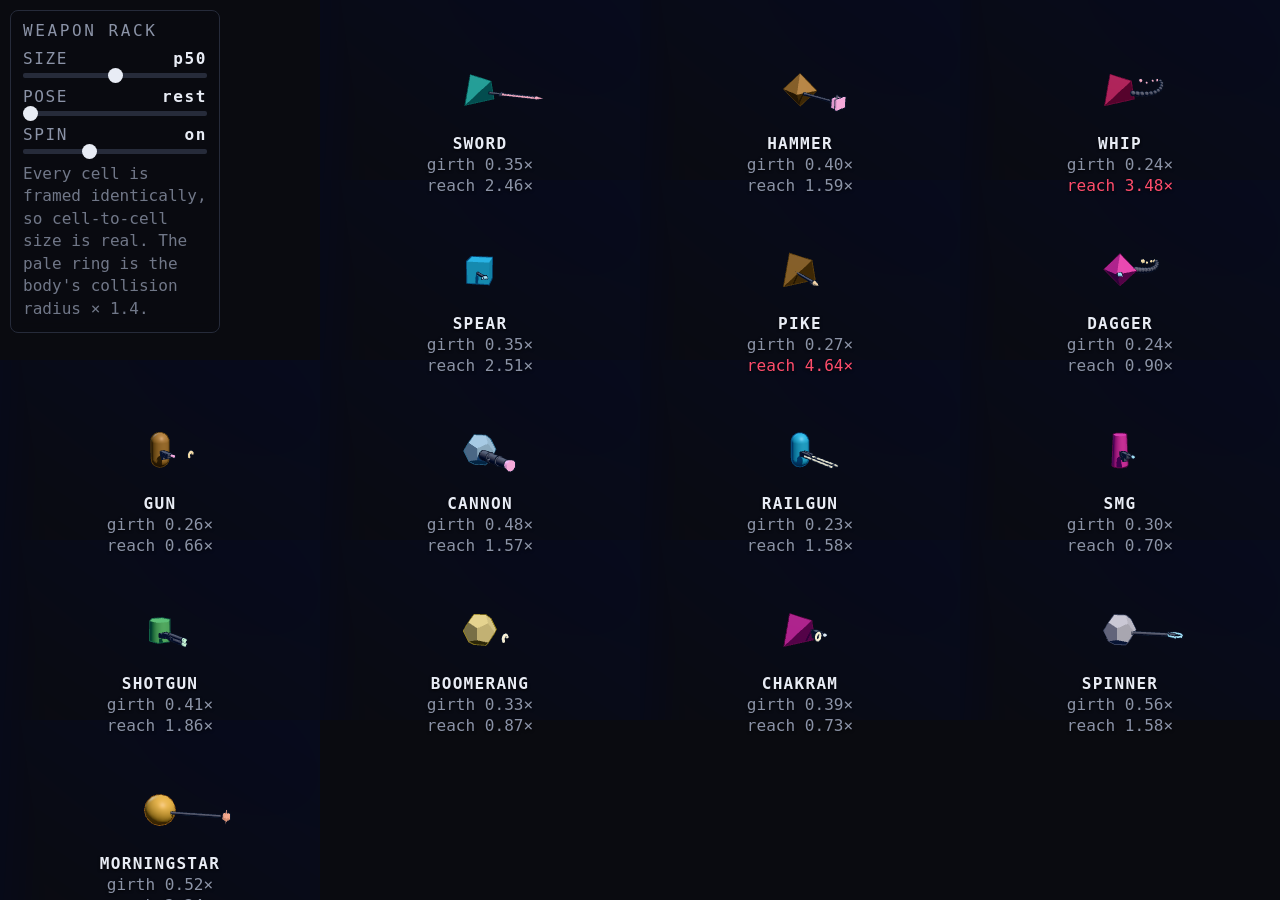
==== commit c1ef0809: "Build from denoms@1baa782" ====
--- a/rack.html
+++ b/rack.html
@@ -5,9 +5,9 @@
     <meta name="viewport" content="width=device-width, initial-scale=1.0, viewport-fit=cover" />
     <meta name="theme-color" content="#0a0b10" />
     <title>Denoms — Weapon Rack</title>
-    <script type="module" crossorigin src="./assets/rack-D-KOQfFl.js"></script>
-    <link rel="modulepreload" crossorigin href="./assets/fighterView-BXI-n-rH.js">
-    <link rel="stylesheet" crossorigin href="./assets/fighterView-hoFn5KDS.css">
+    <script type="module" crossorigin src="./assets/rack-BKE5IBqw.js"></script>
+    <link rel="modulepreload" crossorigin href="./assets/fighterView-DllVwUG5.js">
+    <link rel="stylesheet" crossorigin href="./assets/fighterView-QSGgGvGX.css">
   </head>
   <body class="rack-body">
     <canvas id="rack-stage"></canvas>
--- a/assets/fighterView-QSGgGvGX.css
+++ b/assets/fighterView-QSGgGvGX.css
@@ -0,0 +1 @@
+:root{--m-tap:.12s;--m-move:.3s;--m-beat:.52s;--m-tell:.78s;--e-out:cubic-bezier(.16, 1, .3, 1);--e-in:cubic-bezier(.5, 0, .9, .4);--e-move:cubic-bezier(.4, 0, .2, 1);--e-pop:cubic-bezier(.34, 1.4, .64, 1);--ui-max:760px;--bg:#0a0b10;--ink:#e8ecf5;--dim:#8b93a7;--line:#262b3a;--a:#56c8ff;--b:#ff7a59;--danger:#ff4d6d;--safe-t:env(safe-area-inset-top,0px);--safe-b:env(safe-area-inset-bottom,0px);--t-micro:clamp(12px, .45vw + 10.3px, 21px);--t-small:clamp(13px, .55vw + 11.1px, 24px);--t-body:clamp(15px, .65vw + 12.6px, 28px);--t-name:clamp(20px, .95vw + 16.4px, 41px);--t-clock:clamp(17px, .8vw + 14px, 35px)}*{box-sizing:border-box;margin:0;padding:0}html,body,#app{background:var(--bg);width:100%;height:100%;color:var(--ink);-webkit-font-smoothing:antialiased;overscroll-behavior:none;touch-action:manipulation;font-family:ui-monospace,SF Mono,Menlo,Consolas,monospace;overflow:hidden}#stage{width:100%;height:100%;display:block}.hidden{display:none!important}#hud{top:calc(var(--safe-t) + 10px);pointer-events:none;grid-template-columns:minmax(0,1fr) minmax(0,1fr);grid-template-areas:"clock clock""a b";align-items:start;gap:8px 14px;padding:0 14px;display:grid;position:absolute;left:0;right:0}.fighter-bar[data-side=a]{grid-area:a}.fighter-bar[data-side=b]{grid-area:b}.clock{grid-area:clock;justify-self:center}.fighter-bar .row{flex-direction:column;align-items:flex-start;gap:1px;width:100%;min-width:0;margin-bottom:6px;display:flex}.fighter-bar .name,.fighter-bar .weapon{max-width:100%}.fighter-bar[data-side=b] .row{align-items:flex-end}.fighter-bar .name{font-size:var(--t-name);letter-spacing:.04em;white-space:nowrap;text-overflow:ellipsis;font-weight:700;overflow:hidden}.fighter-bar .weapon{font-size:var(--t-micro);color:var(--dim);letter-spacing:.06em;text-transform:uppercase;white-space:nowrap;text-overflow:ellipsis;overflow:hidden}.track{border:1px solid var(--line);background:#171a25;border-radius:2px;height:clamp(11px,.55vh + 7px,20px);overflow:hidden}.track+.track{height:clamp(6px,.3vh + 4px,11px);margin-top:4px}.track i{transform-origin:0;width:100%;height:100%;transition:transform var(--m-tap) linear;display:block}.fighter-bar[data-side=b] .track i{transform-origin:100%}.track.hp i{background:linear-gradient(90deg,#3ddc97,#7ef0bb)}.track.hp.low i{background:linear-gradient(90deg,#ff4d6d,#ff8fa3)}.track.poise i{background:#6f7ea8}.track.poise.broken i{background:var(--danger)}.clock{font-size:var(--t-clock);color:var(--dim);letter-spacing:.1em;font-variant-numeric:tabular-nums}.fighter-bar .elo{color:var(--dim);font-weight:700;font-size:var(--t-small);letter-spacing:.08em;font-variant-numeric:tabular-nums;white-space:nowrap;text-overflow:ellipsis;margin-bottom:3px;overflow:hidden}.fighter-bar[data-side=b] .elo{text-align:right}#hud.preview .track,#hud.preview .clock{visibility:hidden}#hud.preview .fighter-bar{animation:hud-arrive var(--m-tell) var(--e-out) both}#hud.preview .fighter-bar[data-side=b]{animation-delay:.16s}@keyframes hud-arrive{0%{opacity:0;transform:translateY(-8px)}to{opacity:1;transform:none}}@media (prefers-reduced-motion:reduce){#hud.preview .fighter-bar{animation:none}}.fighter-bar .fb-radar{filter:drop-shadow(0 1px 6px #000c);width:100%;max-width:clamp(132px,11vw,260px);margin-top:2px}.fighter-bar[data-side=b] .fb-radar{margin-left:auto}@media (height<=520px){.fighter-bar .fb-radar{display:none}}#banner{pointer-events:none;text-align:center;flex-direction:column;justify-content:center;align-items:center;gap:6px;display:flex;position:absolute;inset:0}#banner .who{letter-spacing:.06em;font-size:38px;font-weight:800}#banner .how{font-size:var(--t-small);color:var(--dim);letter-spacing:.22em;text-transform:uppercase}#setup{padding:24px 24px calc(24px + var(--safe-b));background:radial-gradient(120% 80% at 50% 0,#1418279e 0%,#0a0b10d6 70%);flex-direction:column;justify-content:safe center;align-items:center;gap:12px;display:flex;position:absolute;inset:0;overflow-y:auto}#setup>*{width:100%;max-width:var(--ui-max)}#setup h1{font-size:var(--t-name);letter-spacing:.3em;text-align:center;font-weight:800}.tagline{text-align:center;font-size:var(--t-small);color:var(--dim);letter-spacing:.16em;text-transform:uppercase;margin-top:-8px;margin-bottom:10px}#setup label{flex-direction:column;gap:6px;display:flex}#setup label span{font-size:var(--t-micro);color:var(--dim);letter-spacing:.18em;text-transform:uppercase}#setup input{width:100%;font:inherit;letter-spacing:.1em;color:var(--ink);border:1px solid var(--line);background:#12151f;border-radius:8px;padding:13px 14px;font-size:19px}#setup input:focus{border-color:var(--a);outline:none}button{font:inherit;font-size:var(--t-body);letter-spacing:.2em;background:var(--ink);color:#0a0b10;cursor:pointer;border:1px solid #0000;border-radius:8px;min-height:48px;padding:.95em 1.1em;font-weight:700}button:active{transform:translateY(1px)}button.ghost{color:var(--dim);border-color:var(--line);font-size:var(--t-body);background:0 0;padding:.85em 1.1em}.note{font-size:var(--t-small);color:var(--dim);text-align:center;margin-top:4px;line-height:1.6}#endbar{width:min(var(--ui-max), calc(100% - 48px));left:50%;bottom:calc(24px + var(--safe-b));opacity:0;animation:rise var(--m-beat) var(--m-tell) var(--e-out) forwards;gap:8px;display:flex;position:absolute;transform:translate(-50%)}#endbar #again{flex:1}#endbar #share{flex:none}#endbar #continue{flex:0 clamp(220px,32vw,380px);margin-inline:auto}@keyframes rise{0%{opacity:0;transform:translateY(8px)}to{opacity:1;transform:none}}.fighter-bar{font:inherit;color:inherit;text-align:left;pointer-events:auto;cursor:pointer;background:0 0;border:0;width:100%;padding:0;display:block}.fighter-bar:active{transform:none}#sheet{border:1px solid var(--line);max-width:640px;max-height:74%;animation:sheetUp var(--m-tap) var(--e-out);z-index:20;background:#0a0c13f7;border-bottom:0;border-radius:12px 12px 0 0;flex-direction:column;margin-inline:auto;display:flex;position:absolute;bottom:0;left:0;right:0;box-shadow:0 -18px 40px #0009}@keyframes sheetUp{0%{opacity:0;transform:translateY(14px)}to{opacity:1;transform:none}}.sheet-head{border-bottom:1px solid var(--line);flex:none;justify-content:space-between;align-items:center;gap:12px;padding:13px 16px;display:flex}#sheet-title{font-size:var(--t-name);letter-spacing:.1em;white-space:nowrap;text-overflow:ellipsis;font-weight:700;overflow:hidden}#sheet-close{border:1px solid var(--line);color:var(--dim);font-size:var(--t-micro);letter-spacing:.16em;background:0 0;border-radius:5px;flex:none;padding:7px 11px}#sheet-body{overscroll-behavior:contain;-webkit-overflow-scrolling:touch;padding:4px 16px calc(20px + var(--safe-b));overflow:hidden auto}.gsec{border-bottom:1px solid #171a25;min-width:0;padding:12px 0}.gsec:last-child{border-bottom:0}.gsec h4{font-size:var(--t-micro);letter-spacing:.2em;text-transform:uppercase;color:var(--dim);margin-bottom:8px;font-weight:700}.gsub{color:#5f6880;letter-spacing:.08em;text-transform:none;margin-left:6px;font-weight:400}.grow{font-size:var(--t-body);grid-template-columns:1fr auto;align-items:baseline;column-gap:10px;min-width:0;padding:6px 0;display:grid}.glabel{color:var(--dim);overflow-wrap:anywhere;min-width:0}.gval{font-variant-numeric:tabular-nums;text-align:right;font-weight:700}.ghint{color:#565f75;font-size:var(--t-small);overflow-wrap:anywhere;grid-column:1/-1;margin-top:1px;line-height:1.45}.gnone,.gnote{font-size:var(--t-small);color:#565f75;padding:3px 0;line-height:1.5}.gene{padding:5px 0}.gene-head{font-size:var(--t-body);align-items:baseline;gap:9px;min-width:0;margin-bottom:5px;display:flex}.gene-head b{text-transform:uppercase;letter-spacing:.1em;font-size:var(--t-small);flex:none}.gene-pts{font-variant-numeric:tabular-nums;font-weight:700}.gene-pct{color:var(--dim);font-variant-numeric:tabular-nums;margin-left:auto}.gbar{border:1px solid var(--line);background:#171a25;border-radius:2px;height:8px;display:block;overflow:hidden}.gbar i{background:linear-gradient(90deg,#4d6bd8,#8ea6dd);height:100%;display:block}.gene-feeds{font-size:var(--t-micro);color:#4e566b;letter-spacing:.02em;margin-top:3px}.peek{gap:8px;display:flex}.peek button{flex:1}.model-stage{aspect-ratio:4/3;border:1px solid var(--line);background:radial-gradient(120% 90% at 50% 108%,#4e68be4d,#0000 62%),linear-gradient(#0d1018,#070910);border-radius:6px;max-height:42vh;margin:2px auto 8px;position:relative;overflow:hidden}.model-canvas{width:100%;height:100%;display:block}@media (height<=520px){.model-stage{max-height:30vh}}.radar-wrap{max-width:330px;margin:2px auto 10px}.radar{width:100%;height:auto;display:block}.radar .rd-ring{fill:none;stroke:#1e2331;stroke-width:1px}.radar .rd-outer{stroke:var(--line)}.radar .rd-spoke{stroke:#1e2331;stroke-width:1px}.radar .rd-arrow{fill:#303649}.radar .rd-shape{fill:var(--rd);fill-opacity:.26;stroke:var(--rd);stroke-width:2px;stroke-linejoin:round;transform-box:view-box;transform-origin:50%;animation:rdGrow var(--m-beat) var(--e-out) both}.radar .rd-dot{fill:var(--rd-rim);stroke:var(--bg);stroke-width:1.4px;transform-box:view-box;transform-origin:50%;animation:rdPop var(--m-move) var(--e-out) both}@keyframes rdGrow{0%{opacity:0;transform:scale(.12)}to{opacity:1;transform:scale(1)}}@keyframes rdPop{0%{opacity:0;transform:scale(.4)}to{opacity:1;transform:scale(1)}}.radar .rd-ax{fill:var(--dim);letter-spacing:.12em;font-family:inherit;font-size:11px;font-weight:700}.radar .rd-val{fill:var(--ink);font-variant-numeric:tabular-nums;font-family:inherit;font-size:12px;font-weight:700}.radar.rd-mini{opacity:.82}.radar.rd-mini .rd-ax{letter-spacing:.06em;font-size:15px}.radar.rd-mini .rd-shape{stroke-width:3.2px;fill-opacity:.3}.radar.rd-mini .rd-ring,.radar.rd-mini .rd-spoke{stroke-width:1.6px}.radar.rd-compact .rd-ax{letter-spacing:.1em;font-size:13px}.radar.rd-compact .rd-val{font-size:14px}.radar.rd-compact .rd-shape{fill-opacity:.32;stroke-width:2.6px}@media (prefers-reduced-motion:reduce){.radar .rd-shape,.radar .rd-dot{animation:none}}#intro{pointer-events:none;z-index:15;position:absolute;inset:0}#intro-card{left:24px;right:24px;bottom:calc(16% + var(--safe-b));text-align:center;animation:cardIn var(--m-move) var(--e-out);position:absolute}@keyframes cardIn{0%{opacity:0;transform:translateY(14px)}to{opacity:1;transform:none}}#intro-card .ic-name{letter-spacing:.1em;text-shadow:0 2px 14px #000000e6;font-size:34px;font-weight:800}#intro-card .ic-line{background:linear-gradient(90deg, transparent, var(--line) 22%, var(--line) 78%, transparent);height:1px;margin:9px 0}#intro-card .ic-meta{font-size:var(--t-small);letter-spacing:.14em;text-transform:uppercase;color:var(--dim)}#intro-card .ic-elo{font-size:var(--t-body);letter-spacing:.16em;font-variant-numeric:tabular-nums;color:var(--ink);text-shadow:0 2px 10px #000000e6;margin-top:7px;font-weight:700}#intro-card .ic-radar{filter:drop-shadow(0 2px 10px #000000d9);width:min(70vw,250px);margin:6px auto 0}#intro-count{letter-spacing:.02em;text-shadow:0 6px 40px #000000f2;justify-content:center;align-items:center;font-size:140px;font-weight:800;display:flex;position:absolute;inset:0}#intro-count.tick{animation:countPop var(--m-tell) var(--e-out)}@keyframes countPop{0%{opacity:0;transform:scale(2.1)}22%{opacity:1;transform:scale(1)}to{opacity:.55;transform:scale(.94)}}#intro-count.go{color:#7ef0bb;animation:goPop var(--m-beat) var(--e-out);font-size:104px}@keyframes goPop{0%{opacity:0;transform:scale(.5)}30%{opacity:1;transform:scale(1.18)}to{opacity:0;transform:scale(1.5)}}#audio-btn{bottom:calc(var(--safe-b) + 10px);z-index:30;border:1px solid var(--line);color:var(--dim);font-size:var(--t-micro);letter-spacing:.14em;background:#0a0c13cc;border-radius:6px;padding:8px 10px;position:absolute;left:10px}#audio-panel{bottom:calc(var(--safe-b) + 52px);z-index:30;border:1px solid var(--line);background:#0a0c13f7;border-radius:8px;flex-direction:column;gap:12px;width:clamp(230px,24vw,360px);max-width:calc(100vw - 20px);padding:12px 14px;display:flex;position:absolute;left:10px;box-shadow:0 12px 30px #0009}.vol{flex-direction:column;gap:7px;display:flex}.vol span{font-size:var(--t-micro);letter-spacing:.18em;color:var(--dim);justify-content:space-between;display:flex}.vol b{color:var(--ink);font-variant-numeric:tabular-nums}.vol input[type=range]{appearance:none;background:var(--line);border-radius:2px;outline:none;width:100%;height:5px}.vol input[type=range]::-webkit-slider-thumb{appearance:none;background:var(--ink);cursor:pointer;border-radius:50%;width:15px;height:15px}.vol input[type=range]::-moz-range-thumb{background:var(--ink);cursor:pointer;border:0;border-radius:50%;width:15px;height:15px}.rack-body{background:var(--bg);width:100%;height:100%;color:var(--ink);font-family:ui-monospace,SF Mono,Menlo,Consolas,monospace;overflow:hidden}#rack-stage{width:100%;height:100%;display:block;position:fixed;inset:0}#rack-labels{pointer-events:none;position:fixed;inset:0}.rack-label{font-size:var(--t-micro);text-shadow:0 1px 3px #000000e6;flex-direction:column;align-items:center;gap:1px;line-height:1.25;display:flex;position:absolute}.rack-label b{color:var(--ink);letter-spacing:.08em;text-transform:uppercase}.rl-num{color:var(--dim);font-variant-numeric:tabular-nums}.rl-num.over{color:var(--danger)}#rack-controls{top:calc(10px + var(--safe-t));border:1px solid var(--line);-webkit-backdrop-filter:blur(6px);backdrop-filter:blur(6px);background:#0a0b10e0;border-radius:8px;flex-direction:column;gap:9px;width:210px;padding:10px 12px 12px;display:flex;position:fixed;left:10px}.rc-title{font-size:var(--t-micro);letter-spacing:.16em;color:var(--dim)}.rc{flex-direction:column;gap:5px;display:flex}.rc span{font-size:var(--t-micro);letter-spacing:.1em;color:var(--dim);justify-content:space-between;display:flex}.rc b{color:var(--ink);font-variant-numeric:tabular-nums}.rc input[type=range]{appearance:none;background:var(--line);border-radius:2px;outline:none;width:100%;height:5px}.rc input[type=range]::-webkit-slider-thumb{appearance:none;background:var(--ink);cursor:pointer;border-radius:50%;width:15px;height:15px}.rc input[type=range]::-moz-range-thumb{background:var(--ink);cursor:pointer;border:0;border-radius:50%;width:15px;height:15px}.rc-note{font-size:var(--t-micro);color:var(--dim);opacity:.8;line-height:1.4}#loading{z-index:40;padding:28px 24px calc(28px + var(--safe-b));background:radial-gradient(120% 80% at 50% 0,#1418279e 0%,#0a0b10d6 70%);flex-direction:column;justify-content:center;align-items:center;gap:18px;display:flex;position:absolute;inset:0}#loading h1{letter-spacing:.3em;text-align:center;font-size:34px;font-weight:800}.load-track{background:var(--line);width:min(320px,68vw);height:3px;overflow:hidden}.load-track>i{background:var(--a);width:0%;height:100%;transition:width var(--m-tap) var(--e-out);display:block}#load-status{font-size:var(--t-micro);letter-spacing:.22em;color:var(--dim)}#load-warn{font-size:var(--t-small);letter-spacing:.06em;color:var(--danger);text-align:center;max-width:34ch;line-height:1.5}#loading.failed .load-track>i{background:var(--danger)}#lobby{z-index:5;padding:calc(18px + var(--safe-t)) 20px calc(24px + var(--safe-b));background:radial-gradient(120% 80% at 50% 0,#1418279e 0%,#0a0b10d6 70%);position:absolute;inset:0;overflow-y:auto}.lb-head{justify-content:space-between;align-items:center;margin-bottom:10px;display:flex}.lb-head h2{letter-spacing:.24em;font-size:22px;font-weight:800}.lb-head button{font-size:var(--t-micro);padding:9px 13px}.lb-note{font-size:var(--t-small);color:var(--dim);margin-bottom:14px;line-height:1.6}.lb-join{gap:8px;margin-bottom:14px;display:flex}.lb-join input{min-width:0;font:inherit;letter-spacing:.1em;color:var(--ink);border:1px solid var(--line);background:#12151f;border-radius:8px;flex:1;padding:12px 13px;font-size:17px}.lb-join input:focus{border-color:var(--a);outline:none}.lb-join button{flex:none;padding:12px 20px}.lb-h{font-size:var(--t-micro);letter-spacing:.2em;color:var(--dim);text-transform:uppercase;margin:18px 0 8px}.lb-sub{color:var(--line);letter-spacing:.14em}.lb-list{flex-direction:column;gap:4px;display:flex}.lb-row{border:1px solid var(--line);font-size:var(--t-small);background:#10131c;border-radius:6px;align-items:baseline;gap:10px;padding:9px 11px;display:flex}button.lb-row{text-align:left;letter-spacing:normal;width:100%;color:var(--ink);cursor:pointer;font-weight:400}button.lb-row:hover{border-color:var(--a)}.lb-row .who{text-overflow:ellipsis;white-space:nowrap;flex:1;min-width:0;overflow:hidden}.lb-row .num{font-variant-numeric:tabular-nums;color:var(--dim)}.lb-row .elo{font-variant-numeric:tabular-nums;font-weight:700}.lb-row .up{color:#3ddc97}.lb-row .down{color:var(--danger)}.lb-row .rank{color:var(--dim);min-width:2.2em}.lb-empty{color:var(--dim);font-size:var(--t-small);padding:10px 2px}#lobby-result{border:1px solid var(--line);border-radius:8px;margin-bottom:4px;padding:12px;display:none}#lobby-result.show{display:block}#lobby-result .lr-head{font-size:var(--t-body);margin-bottom:8px;font-weight:700}#lobby-result .lr-line{font-size:var(--t-small);color:var(--dim);margin-bottom:8px}#lobby-clear{width:100%;margin-top:20px}#tourney{z-index:6;padding:calc(18px + var(--safe-t)) 20px calc(24px + var(--safe-b));background:radial-gradient(120% 80% at 50% 0,#1418279e 0%,#0a0b10d6 70%);position:absolute;inset:0;overflow-y:auto}#tourney-stage{margin-top:6px}.tw-bracket{scroll-snap-type:x proximity;justify-content:safe center;align-items:stretch;gap:30px;padding-bottom:8px;display:flex;position:relative;overflow-x:auto}.tw-lines{pointer-events:none;z-index:0;filter:drop-shadow(0 1px 2px #000000d9);position:absolute;inset:0;overflow:visible}.tw-lines .l{fill:none;stroke:#5c6683;stroke-width:2px;stroke-linecap:round;opacity:.6;transition:opacity var(--m-move) var(--e-out)}.tw-lines .l.settled{animation:none!important}.tw-lines .l.lit{opacity:1;stroke:#aab5cd;stroke-width:2.5px;animation:tw-draw var(--m-beat) var(--e-out) both}@keyframes tw-draw{0%{stroke-dasharray:1 1;stroke-dashoffset:1px}to{stroke-dasharray:1 1;stroke-dashoffset:0}}.tw-lines .l.mine.lit{stroke:var(--a);stroke-width:2.5px}.tw-round{z-index:1;scroll-snap-align:start;flex-direction:column;flex:none;width:clamp(254px,25vw,340px);display:flex;position:relative}.tw-col{flex-direction:column;flex:1;justify-content:space-around;gap:10px;display:flex}.tw-round h4{font-size:var(--t-small);letter-spacing:.18em;color:var(--dim);margin-bottom:8px;font-weight:700}.tw-match{min-height:calc((var(--t-body) + var(--t-small)) * 1.5 + var(--t-micro) + 26px);border:1px solid var(--line);font-size:var(--t-small);background:linear-gradient(#141926 0%,#10131c 100%);border-radius:9px;flex-direction:column;justify-content:center;gap:2px;padding:7px 9px;display:flex;position:relative;box-shadow:inset 0 1px #ffffff08}.tw-f{--c:var(--dim);min-width:0;color:var(--dim);border-radius:5px;align-items:center;gap:7px;padding:3px 4px 3px 7px;display:flex;position:relative}.tw-f:before{content:"";background:var(--c);opacity:.75;border-radius:2px;width:3px;position:absolute;top:3px;bottom:3px;left:0}.tw-f.landed{animation:deal-in var(--m-beat) var(--e-pop) both}.tw-f.landed:before{animation:deal-stripe var(--m-beat) var(--e-pop) both}.tw-f.landed .who b{animation:deal-name var(--m-beat) var(--e-out) both}@keyframes deal-in{0%{opacity:0;transform:translate(-14px)}60%{opacity:1}to{opacity:1;transform:none}}@keyframes deal-stripe{0%{opacity:0;box-shadow:none;transform:scaleY(.2)}45%{opacity:1;box-shadow:0 0 10px 1px var(--c);transform:scaleY(1.35)}to{opacity:.75;box-shadow:none;transform:scaleY(1)}}@keyframes deal-name{0%{color:var(--c);letter-spacing:.22em;opacity:.35}to{color:var(--ink);letter-spacing:normal;opacity:1}}.tw-f .gl{color:var(--c);cursor:pointer;transition:background var(--m-tap), transform var(--m-tap);border-radius:5px;flex:none;margin:-3px;padding:3px;display:flex}.tw-f .gl:hover,.tw-f .gl:focus-visible{background:color-mix(in srgb, var(--c) 22%, transparent);outline:none;transform:scale(1.18)}.tw-f .gl:focus-visible{box-shadow:0 0 0 2px var(--c)}.tw-f.blank .gl,.tw-f.empty .gl{cursor:default}.tw-f.blank .gl:hover,.tw-f.empty .gl:hover{background:0 0;transform:none}.tw-f .glyph{width:calc(var(--t-body) * 1.25);height:calc(var(--t-body) * 1.25);display:block}.tw-f .who{flex-direction:column;flex:1;gap:1px;min-width:0;display:flex}.tw-f .who b{font-weight:600;font-size:var(--t-body);letter-spacing:.02em;text-overflow:ellipsis;white-space:nowrap;overflow:hidden}.tw-f .who em{font-style:normal;font-size:var(--t-small);color:var(--dim);opacity:.85;text-overflow:ellipsis;white-space:nowrap;overflow:hidden}.tw-f .tail{font-variant-numeric:tabular-nums;flex-direction:column;flex:none;align-items:flex-end;gap:1px;display:flex}.tw-f .tail .elo{font-size:var(--t-small);color:var(--dim);font-weight:600}.tw-f .tail .secs{font-size:var(--t-small);color:var(--c);opacity:.9}.tw-f.win{color:var(--ink);background-image:linear-gradient(90deg, color-mix(in srgb, var(--c) 20%, transparent) 0%, color-mix(in srgb, var(--c) 9%, transparent) 100%);background-repeat:no-repeat;background-size:100% 100%}.tw-f.win .who b{font-weight:700}.tw-f.win .who em{opacity:1}.tw-f.win:before{opacity:1;box-shadow:0 0 8px var(--c)}.tw-f.blank,.tw-f.empty{color:var(--line)}.tw-f.blank .gl{color:var(--line);font-weight:700}.tw-f.blank:before,.tw-f.empty:before{background:var(--line);opacity:.4}.tw-vs{font-size:var(--t-micro);letter-spacing:.16em;color:var(--line);align-self:center;margin:1px 0;line-height:1}.tw-match.you{border-color:var(--a);box-shadow:0 0 0 1px var(--a) inset}.tw-match.pending{opacity:.72;border-style:dashed}.tw-cue.cued{opacity:1;border-style:solid;border-color:color-mix(in srgb, var(--a) 60%, var(--line));box-shadow:0 0 0 1px color-mix(in srgb, var(--a) 40%, transparent), 0 6px 22px #00000080;animation:1.9s ease-in-out infinite tw-wait}@property --tw-spin{syntax:"<angle>";inherits:false;initial-value:0deg}.tw-cue.onair,.tw-cue.cued{opacity:1;border-style:solid}.tw-cue.onair{border-color:color-mix(in srgb, var(--a) 55%, var(--line));box-shadow:0 0 20px color-mix(in srgb, var(--a) 20%, transparent), 0 6px 22px #00000080}.tw-cue.onair:before,.tw-cue.cued:before{content:"";background:conic-gradient(from var(--tw-spin,0deg), transparent 0deg, color-mix(in srgb, var(--a) 22%, transparent) 44deg, var(--a) 80deg, #e4f6ff 94deg, var(--a) 108deg, color-mix(in srgb, var(--a) 22%, transparent) 150deg, transparent 196deg, transparent 360deg);-webkit-mask-composite:xor;pointer-events:none;border-radius:12px;padding:2px;animation:2.8s linear infinite tw-onair-spin;position:absolute;inset:-3px;-webkit-mask-image:linear-gradient(#000 0 0),linear-gradient(#000 0 0);mask-image:linear-gradient(#000 0 0),linear-gradient(#000 0 0);-webkit-mask-position:0 0,0 0;mask-position:0 0,0 0;-webkit-mask-size:auto,auto;mask-size:auto,auto;-webkit-mask-repeat:repeat,repeat;mask-repeat:repeat,repeat;-webkit-mask-clip:content-box,border-box;mask-clip:content-box,border-box;-webkit-mask-origin:content-box,border-box;mask-origin:content-box,border-box;-webkit-mask-composite:xor;mask-composite:exclude;-webkit-mask-source-type:auto,auto;mask-mode:match-source,match-source}@keyframes tw-onair-spin{to{--tw-spin:360deg}}.tw-cue.cued:before{background:conic-gradient(from var(--tw-spin,0deg), #ff4d6d 0deg, #ff9f43 45deg, #ffe066 90deg, #4ade80 140deg, #38e8ff 190deg, #4d7bff 240deg, #b04dff 290deg, #ff4de1 330deg, #ff4d6d 360deg);filter:saturate(1.15);padding:2.5px;animation:4.2s linear infinite tw-onair-spin;inset:-4px}.tw-cue.cued{box-shadow:0 0 18px #ff78be2e,0 0 30px #50c8ff1f,0 6px 22px #00000080}@media (prefers-reduced-motion:reduce){.tw-cue.cued:before,.tw-cue.onair:before{animation:none}}.tw-cue.onair:not(.charging):after{content:attr(data-onair);background:var(--a);color:#04121b;font-size:calc(var(--t-micro) * .88);letter-spacing:.14em;white-space:nowrap;border-radius:999px;padding:1px 7px;font-weight:700;position:absolute;top:-8px;left:11px}.tw-match.charging{animation:tw-charge 1.6s var(--e-in) both}.tw-match.charging:after{content:"";background:var(--a);transform-origin:0;height:2px;animation:1.6s linear both tw-charge-bar;position:absolute;bottom:-1px;left:0;right:0}.tw-match.charging .tw-vs{animation:tw-vs-rush 1.6s var(--e-in) both}@keyframes tw-charge{0%{border-color:color-mix(in srgb, var(--a) 60%, var(--line));transform:scale(1)}85%{border-color:var(--a);transform:scale(1.02)}to{border-color:var(--a);transform:scale(1.02)}}@keyframes tw-charge-bar{0%{transform:scaleX(0)}to{transform:scaleX(1)}}@keyframes tw-vs-rush{0%{opacity:.35;letter-spacing:.16em}to{opacity:1;letter-spacing:.5em}}.tw-match.pending .tw-vs{color:var(--dim)}.tw-cue.cued .tw-vs{color:var(--a);animation:1.9s ease-in-out infinite tw-vs-pulse}@keyframes tw-wait{0%,to{border-color:var(--line)}50%{border-color:color-mix(in srgb, var(--a) 45%, var(--line))}}@keyframes tw-vs-pulse{0%,to{opacity:.35}50%{opacity:1}}.tw-match.landed{animation:tw-land var(--m-beat) var(--e-out) both}@keyframes tw-land{0%{box-shadow:0 0 0 3px color-mix(in srgb, var(--a) 55%, transparent);transform:scale(1.02)}30%{transform:scale(1.05)}to{transform:scale(1);box-shadow:inset 0 1px #ffffff08}}.tw-match.landed .tw-f.win{animation:tw-win var(--m-beat) var(--e-out) both;animation-delay:90ms}@keyframes tw-win{0%{opacity:.55;background-size:0% 100%}to{opacity:1;background-size:100% 100%}}.tw-match.landed .tw-f:not(.win):not(.empty){animation:tw-lose var(--m-beat) var(--e-out) both}@keyframes tw-lose{0%{opacity:1}to{opacity:.55}}.tw-match.landed .tw-f.win .secs{animation:tw-secs var(--m-move) var(--e-out) both;animation-delay:.32s}@keyframes tw-secs{0%{opacity:0;transform:translateY(-3px)}to{opacity:1;transform:none}}@media (prefers-reduced-motion:reduce){.tw-cue.cued,.tw-cue.cued .tw-vs,.tw-match.charging,.tw-match.charging:after,.tw-match.charging .tw-vs,.tw-match.landed,.tw-match.landed .tw-f.win,.tw-match.landed .tw-f:not(.win):not(.empty),.tw-match.landed .tw-f.win .secs,.tw-lines .l.lit{animation:none}}.tw-match.hidden-match{background:#0d1017}.tw-match.bye{opacity:.4}.tw-champ{width:clamp(236px,22vw,310px)}.tw-match.crown{min-height:calc((var(--t-body) + var(--t-small)) * 1.5 + var(--t-micro) + 26px);border-color:color-mix(in srgb, var(--gold,#ffd166) 55%, var(--line));background:linear-gradient(#1d1c15 0%,#12131a 100%)}.tw-match.crown.hidden-match{border-color:var(--line);background:#0d1017}.tw-actions{flex-direction:column;gap:8px;margin-top:16px;display:flex}.tw-actions button{width:100%}@media (width>=900px){.tw-actions{z-index:8;border:1px solid var(--line);-webkit-backdrop-filter:blur(8px);backdrop-filter:blur(8px);background:#0c0f16eb;border-radius:12px;width:min(340px,28vw);margin-top:0;padding:14px;position:fixed;bottom:24px;right:24px;box-shadow:0 12px 40px #0009}}.tw-bracket{cursor:grab;-webkit-user-select:none;user-select:none}.tw-bracket.dragging{cursor:grabbing}.tw-bracket.dragging .tw-match{pointer-events:none}#wrapup{left:50%;top:calc(58px + var(--safe-t));z-index:7;border:1px solid var(--line);-webkit-backdrop-filter:blur(7px);backdrop-filter:blur(7px);width:min(440px,100vw - 32px);animation:wu-in var(--m-move) var(--e-out) both;background:#0a0c12d1;border-radius:14px;padding:12px 14px 10px;position:absolute;transform:translate(-50%);box-shadow:0 10px 34px #00000080}@keyframes wu-in{0%{opacity:0;transform:translate(-50%,12px)}to{opacity:1;transform:translate(-50%)}}.wu-head{font-size:var(--t-micro);letter-spacing:.18em;color:var(--dim);margin-bottom:8px}.wu-row{--c:var(--dim);color:var(--c);border-radius:8px;align-items:center;gap:8px;padding:5px 7px;display:flex}.wu-row.win{background:color-mix(in srgb, var(--c) 13%, transparent);box-shadow:inset 2px 0 0 var(--c)}.wu-row .glyph{width:var(--t-body);height:var(--t-body);display:block}.wu-row b{text-overflow:ellipsis;white-space:nowrap;min-width:0;font-size:var(--t-small);color:var(--ink);flex:1;overflow:hidden}.wu-tag{font-size:var(--t-micro);letter-spacing:.16em;color:var(--c)}.wu-elo{font-variant-numeric:tabular-nums;font-size:var(--t-small);color:var(--ink);align-items:baseline;gap:6px;display:flex}.wu-elo em{font-style:normal;font-size:var(--t-micro);text-align:right;min-width:3ch}.wu-elo em.up{color:#7fe0a6}.wu-elo em.down{color:#ff8f8f}.wu-elo em.flat{color:var(--dim)}.wu-next{font-size:var(--t-micro);letter-spacing:.16em;color:var(--dim);text-align:center;border-top:1px solid #ffffff12;margin-top:9px;padding-top:8px}.wu-next span{color:var(--ink);font-variant-numeric:tabular-nums}.tw-result{border:1px solid var(--line);text-align:center;border-radius:8px;margin-top:12px;padding:14px}.tw-result .place{letter-spacing:.06em;font-size:30px;font-weight:800}.tw-result .sub{font-size:var(--t-small);color:var(--dim);margin-top:4px}.tw-result .swing{font-size:var(--t-body);font-variant-numeric:tabular-nums;margin-top:8px}.tw-result .swing.up{color:#3ddc97}.tw-result .swing.down{color:var(--danger)}button.tw-match{text-align:left;width:100%;min-height:0;font:inherit;font-size:var(--t-small);letter-spacing:normal;color:var(--ink);cursor:pointer;transition:border-color var(--m-tap), transform var(--m-tap), box-shadow var(--m-tap);padding:7px 9px;font-weight:400}button.tw-match:hover{border-color:var(--a);transform:translateY(-1px);box-shadow:0 4px 14px #00000073}button.tw-match:hover .tw-vs{color:var(--a)}button.tw-match.you:hover{border-color:var(--a)}#lobby>*,#tourney>:not(#tourney-stage){max-width:720px;margin-inline:auto}#lobby>button,#tourney>button{width:100%;display:block}#tourney-stage{max-width:100%}#tourney-stage .tw-result{max-width:640px;margin-inline:auto}#builder{z-index:6;padding:calc(18px + var(--safe-t)) 20px calc(24px + var(--safe-b));background:radial-gradient(120% 80% at 50% 0,#1418279e 0%,#0a0b10d6 70%);position:absolute;inset:0;overflow-y:auto}#builder>*{max-width:720px;margin-inline:auto}#builder>button{width:100%;display:block}#build-form{gap:10px;margin:16px auto;display:grid}.bf-row{border:1px solid var(--line);background:#10131c;border-radius:9px;grid-template-columns:minmax(120px,34%) 1fr;align-items:center;gap:12px;padding:10px 12px;display:grid}.bf-row>label{font-size:var(--t-small);letter-spacing:.14em;color:var(--dim);text-transform:uppercase}.bf-row select{font:inherit;font-size:var(--t-body);color:var(--ink);border:1px solid var(--line);cursor:pointer;background:#0b0e15;border-radius:7px;width:100%;padding:.6em .7em}.bf-row select:focus-visible{outline:2px solid var(--a);outline-offset:1px}.bf-hint{font-size:var(--t-micro);color:var(--dim);grid-column:2;margin-top:-2px}#build-out{border:1px solid var(--line);text-align:center;background:#10131c;border-radius:10px;margin-top:14px;padding:16px}#build-out .serial{font-size:var(--t-name);letter-spacing:.16em;font-variant-numeric:tabular-nums;font-weight:800}#build-out .made{font-size:var(--t-small);color:var(--dim);margin-top:6px}#build-out .warn{color:var(--danger)}#build-out .bo-actions{flex-wrap:wrap;gap:8px;margin-top:14px;display:flex}#build-out .bo-actions button{flex:30%}#build-model{width:100%;height:clamp(160px,30vh,280px);margin-top:12px}#now-playing{border-top:1px solid var(--line);margin-top:10px;padding-top:10px}.np-head{flex-direction:column;gap:2px;display:flex}.np-label{font-size:var(--t-micro);letter-spacing:.18em;color:var(--dim)}.np-name{font-size:var(--t-body);font-weight:700}.np-vote{gap:8px;margin-top:8px;display:flex}.np-vote button,.tl-vote button{min-height:0;font-size:var(--t-micro);letter-spacing:.12em;color:var(--dim);border:1px solid var(--line);background:0 0;flex:1;padding:.45em .6em}.np-vote button.on,.tl-vote button.on{color:#0a0b10;background:var(--ink);border-color:var(--ink)}#track-list-btn{width:100%;margin-top:10px}#track-list{flex-direction:column;gap:2px;max-height:40vh;margin-top:8px;display:flex;overflow:hidden auto}.tl-row{align-items:center;gap:8px;padding:3px 0;display:flex}.tl-name{min-width:0;font-size:var(--t-small);white-space:nowrap;text-overflow:ellipsis;flex:auto;overflow:hidden}.tl-vote{flex:none;gap:4px;display:flex}.tl-vote button{min-width:4.4em;font-size:var(--t-micro);letter-spacing:.08em;flex:none;padding:2px 0;line-height:1.2}#wipe{z-index:40;pointer-events:none;background:linear-gradient(140deg, var(--a) 0%, #0a0b10 55%, var(--a) 100%);position:absolute;inset:0}#wipe.from{--wipe-ms:var(--m-beat)}#wipe.in{animation:wipe-in var(--wipe-ms,var(--m-move)) var(--e-move) both}#wipe.out{animation:wipe-out var(--wipe-ms,var(--m-move)) var(--e-move) both}#wipe.circle.in{animation-name:iris-in}#wipe.circle.out{animation-name:iris-out}@keyframes iris-in{0%{clip-path:circle(0%)}to{clip-path:circle(75%)}}@keyframes iris-out{0%{clip-path:circle(75%)}to{clip-path:circle(0%)}}#wipe.square.in{animation-name:box-in}#wipe.square.out{animation-name:box-out}@keyframes box-in{0%{clip-path:inset(50%)}to{clip-path:inset(0)}}@keyframes box-out{0%{clip-path:inset(0)}to{clip-path:inset(50%)}}#wipe.bar.in{animation-name:bar-in}#wipe.bar.out{animation-name:bar-out}@keyframes bar-in{0%{clip-path:polygon(-40% 0,0 0,-20% 100%,-60% 100%)}to{clip-path:polygon(-40% 0,160% 0,140% 100%,-60% 100%)}}@keyframes bar-out{0%{clip-path:polygon(-40% 0,160% 0,140% 100%,-60% 100%)}to{clip-path:polygon(140% 0,160% 0,160% 100%,120% 100%)}}#wipe.triangle.in{animation-name:tri-in}#wipe.triangle.out{animation-name:tri-out}@keyframes tri-in{0%{clip-path:polygon(50% 100%,50% 100%,50% 100%)}to{clip-path:polygon(50% -60%,160% 120%,-60% 120%)}}@keyframes tri-out{0%{clip-path:polygon(50% -60%,160% 120%,-60% 120%)}to{clip-path:polygon(50% 100%,50% 100%,50% 100%)}}#wipe.hex.in{animation-name:hex-in}#wipe.hex.out{animation-name:hex-out}@keyframes hex-in{0%{clip-path:polygon(50% 50%,50% 50%,50% 50%,50% 50%,50% 50%,50% 50%)}to{clip-path:polygon(25% -30%,75% -30%,130% 50%,75% 130%,25% 130%,-30% 50%)}}@keyframes hex-out{0%{clip-path:polygon(25% -30%,75% -30%,130% 50%,75% 130%,25% 130%,-30% 50%)}to{clip-path:polygon(50% 50%,50% 50%,50% 50%,50% 50%,50% 50%,50% 50%)}}@media (prefers-reduced-motion:reduce){#wipe.in,#wipe.out{animation-duration:1ms}}.pl-table{flex-direction:column;gap:4px;max-width:720px;margin:14px auto 0;display:flex}.pl-row{--c:var(--dim);border:1px solid var(--line);background:#10131c;border-radius:8px;align-items:center;gap:10px;padding:8px 10px;display:flex}.pl-row.you{border-color:var(--a);box-shadow:0 0 0 1px var(--a) inset}.pl-place{font-size:var(--t-body);font-variant-numeric:tabular-nums;color:var(--dim);flex:0 0 3.2em;font-weight:800}.pl-row.you .pl-place{color:var(--ink)}.pl-row .gl{color:var(--c)}.pl-who{flex-direction:column;flex:1;min-width:0;display:flex}.pl-who b{font-size:var(--t-small);text-overflow:ellipsis;white-space:nowrap;font-weight:600;overflow:hidden}.pl-who em{font-style:normal;font-size:var(--t-micro);color:var(--dim);text-overflow:ellipsis;white-space:nowrap;overflow:hidden}.pl-elo{font-variant-numeric:tabular-nums;flex-direction:column;flex:none;align-items:flex-end;display:flex}.pl-elo b{font-size:var(--t-small)}.pl-elo em{font-style:normal;font-size:var(--t-micro)}.pl-elo .up{color:#3ddc97}.pl-elo .down{color:var(--danger)}.pl-elo .flat{color:var(--dim)}.nm-row{border:1px solid var(--line);background:#10131c;border-radius:9px;flex-wrap:wrap;align-items:center;gap:8px;margin-bottom:10px;padding:10px 12px;display:flex}.nm-label{font-size:var(--t-micro);letter-spacing:.18em;color:var(--dim);flex:none}.nm-row input{min-width:0;font:inherit;font-size:var(--t-body);color:var(--ink);border:1px solid var(--line);background:#0b0e15;border-radius:7px;flex:10em;padding:.5em .6em}.nm-row button{flex:none;min-height:0;padding:.55em .9em}.nm-row.locked .nm-lock{font-size:var(--t-small);color:var(--dim)}.nm-why{font-size:var(--t-micro);color:var(--dim);flex:100%}.nm-why.bad{color:var(--danger)}.bf-stats{grid-template-columns:minmax(120px,34%) 1fr}.bf-sliders{flex-direction:column;gap:4px;display:flex}.bf-ax{align-items:center;gap:8px;display:flex}.bf-ax>span{font-size:var(--t-micro);color:var(--dim);letter-spacing:.1em;flex:0 0 4.5em}.bf-ax input[type=range]{flex:1;min-width:0}.lb-stale{font-size:var(--t-small);color:var(--dim);border-left:2px solid var(--line);margin-bottom:.6em;padding:.4em 0 .4em .7em}#perf{z-index:9999;color:#cfe3ff;pointer-events:none;white-space:nowrap;background:#06080edb;border:1px solid #2b3550;border-radius:6px;width:232px;padding:8px 10px;font:11px/1.5 ui-monospace,SFMono-Regular,Menlo,monospace;position:fixed;bottom:8px;left:8px}#perf .pf-row{justify-content:space-between;gap:10px;display:flex}#perf .pf-row b{color:#fff;font-variant-numeric:tabular-nums;font-weight:600}#perf .pf-keys{border-top:1px solid #2b3550;flex-wrap:wrap;gap:4px 8px;margin-top:6px;padding-top:6px;display:flex}#perf .pf-keys span{color:#7ef0a5}#perf .pf-keys span.off{color:#55607a;text-decoration:line-through}#perf .pf-hint{color:#55607a;margin-top:4px}.bc-status{font-size:var(--t-small);letter-spacing:.12em;text-transform:uppercase;color:var(--dim);border:1px solid var(--line);background:#0a0c14d1;border-radius:6px;flex-wrap:wrap;justify-content:center;align-items:center;gap:14px;padding:10px 14px;display:flex}.bc-status .bc-live{color:#ff4d5e;letter-spacing:.2em;font-weight:700}.bc-status .bc-line{color:var(--ink)}.bc-wait{text-align:center;color:var(--dim);font-size:var(--t-body);letter-spacing:.16em;text-transform:uppercase;padding:48px 24px}.bc-wait b{color:var(--ink);font-weight:700;display:block}.bc-wait em{max-width:46ch;font-style:normal;font-size:var(--t-small);letter-spacing:.02em;text-transform:none;color:var(--dim);margin:8px auto 0;display:block}.bc-wait code{font-size:var(--t-micro);letter-spacing:0;text-transform:none;color:color-mix(in srgb, var(--dim) 70%, transparent);word-break:break-all;margin-top:14px;display:block}.bf-row.bf-preview{display:block}.bf-row.bf-preview .model-stage{width:100%;min-height:180px;max-height:34vh;margin-bottom:6px}.tq-build{justify-content:center;align-items:center;gap:12px;margin-top:10px;display:flex}.tq-build .tq-or{color:var(--dim);font-size:var(--t-small);text-transform:uppercase;letter-spacing:.18em}.bc-status .bc-note{color:var(--dim);font-size:var(--t-micro);letter-spacing:.1em}#track-toast{left:10px;bottom:calc(var(--safe-b) + 58px);z-index:30;border:1px solid var(--line);font-size:var(--t-small);color:var(--ink);opacity:0;transition:opacity var(--m-move) var(--e-out), transform var(--m-move) var(--e-out);pointer-events:none;background:#0a0c13e0;border-radius:6px;align-items:center;gap:10px;padding:8px 12px;display:flex;position:absolute;transform:translateY(6px)}#track-toast.up{opacity:1;pointer-events:auto;transform:none}#track-toast .tt-label{color:var(--dim);font-size:var(--t-micro);letter-spacing:.18em;text-transform:uppercase}#track-toast .tt-name{font-weight:600}#track-toast button{font-size:var(--t-micro);letter-spacing:.12em;padding:3px 10px}#track-toast button.on{color:#3ddc97;border-color:#3ddc97}#track-toast button.nope.on,.tl-vote button.nope.on{color:#ff4d6d;border-color:#ff4d6d}.tl-vote button.on{color:#3ddc97;border-color:#3ddc97}#hud.pit .fighter-bar{display:none}#pit-roster{font-size:var(--t-small);pointer-events:none;z-index:3;flex-direction:column;gap:.34em;display:flex;position:absolute;top:3.6rem;left:1rem}#pit-roster.hidden{display:none}.pit-row{font-size:var(--t-small);letter-spacing:.04em;transition:opacity var(--m-move) var(--e-out);grid-template-columns:.8em 9.4em 9em 3.4em;align-items:center;gap:.55em;display:grid}.pit-swatch{border-radius:2px;width:.8em;height:.8em}.pit-dmg{text-align:right;font-variant-numeric:tabular-nums;color:var(--dim,#8b93a7);text-shadow:0 1px 2px #000000d9;font-size:1em}.pit-row.top .pit-dmg{color:#ffcf4d;font-weight:700}.pit-name{color:#e8ecf8;text-shadow:0 1px 2px #000000d9;text-overflow:ellipsis;white-space:nowrap;overflow:hidden}.pit-track{background:#ffffff29;border-radius:3px;height:.44em;overflow:hidden}.pit-track>i{transform-origin:0;height:100%;transition:transform var(--m-tap) linear;background:#6ee7a8;display:block}.pit-row.low .pit-track>i{background:#ff6b6b}.pit-row.gone{opacity:.32}.pit-row.gone .pit-name{text-decoration:line-through}.tw-col{perspective:1400px;perspective-origin:50% 40%}.tw-match.landed{animation:tw-flip var(--m-tell) var(--e-out) both;transform-style:preserve-3d;will-change:transform, filter}@keyframes tw-flip{0%{filter:brightness(.35)saturate(.4);box-shadow:0 0 0 1px color-mix(in srgb, var(--a) 30%, transparent);transform:perspective(1400px)rotateY(-104deg)rotateX(6deg)scale(.9)translateZ(-40px)}38%{filter:brightness(1.7)saturate(1.5);transform:perspective(1400px)rotateY(-24deg)rotateX(2deg)scale(1)translateZ(10px)}52%{filter:brightness(1.35)saturate(1.25);box-shadow:0 0 26px color-mix(in srgb, var(--a) 60%, transparent), 0 0 0 2px color-mix(in srgb, var(--a) 70%, transparent);transform:perspective(1400px)rotateY(6deg)scale(1.06)translateZ(22px)}72%{transform:perspective(1400px)rotateY(-3.5deg)scale(1.01)translateZ(6px)}88%{transform:perspective(1400px)rotateY(1.2deg)scale(1.002)}to{filter:none;transform:none;box-shadow:inset 0 1px #ffffff08}}.tw-sheen{border-radius:inherit;pointer-events:none;z-index:3;position:absolute;inset:0;overflow:hidden}.tw-sheen:before{content:"";width:42%;animation:tw-sheen var(--m-tell) var(--e-move) both;background:linear-gradient(90deg,#0000 0%,#ffffff0d 35%,#ffffff6b 50%,#ffffff0d 65%,#0000 100%);animation-delay:.18s;position:absolute;top:-40%;bottom:-40%;left:-60%;transform:skew(-18deg)}@keyframes tw-sheen{0%{opacity:0;left:-60%}25%{opacity:1}to{opacity:0;left:120%}}.tw-match .tw-f.fell{animation:tw-fell var(--m-tell) var(--e-in) both;transform-origin:20% 60%}@keyframes tw-fell{0%{filter:none;opacity:1;transform:none}18%{filter:brightness(1.7)saturate(1.6);transform:translateY(-3px)scale(1.05)rotate(-.6deg)}46%{filter:brightness(.9)saturate(.5)blur(.4px);transform:translateY(2px)scale(.99)rotate(1.6deg)}to{filter:grayscale()brightness(.55)blur(.6px);opacity:.72;transform:translateY(7px)scale(.965)rotate(3.2deg)}}.tw-match .tw-f.fell{filter:grayscale()brightness(.55)blur(.6px);opacity:.72;transform:translateY(7px)scale(.965)rotate(3.2deg)}.tw-lines .l.pulse{stroke:#fff;stroke-width:2.6px;stroke-linecap:round;fill:none;opacity:0;stroke-dasharray:.09 1;filter:drop-shadow(0 0 5px var(--a)) drop-shadow(0 0 12px var(--a));animation:tw-pulse var(--m-tell) var(--e-move) both}@keyframes tw-pulse{0%{stroke-dashoffset:.09px;opacity:0}12%{opacity:1}82%{opacity:1}to{stroke-dashoffset:-1px;opacity:0}}.tw-match.advanced{animation:tw-advanced var(--m-tell) var(--e-out) both;animation-delay:.24s}@keyframes tw-advanced{0%{filter:brightness(.85);box-shadow:0 0 0 1px color-mix(in srgb, var(--a) 20%, transparent);transform:translate(-14px)scale(.965)}40%{filter:brightness(1.45);box-shadow:0 0 22px color-mix(in srgb, var(--a) 55%, transparent), 0 0 0 2px color-mix(in srgb, var(--a) 65%, transparent);transform:translate(3px)scale(1.045)}70%{transform:translate(-1px)scale(1.008)}to{filter:none;transform:none;box-shadow:inset 0 1px #ffffff08}}.tw-round.round-done .tw-col{animation:tw-round-lift var(--m-tell) var(--e-out) both}@keyframes tw-round-lift{0%{transform:translateY(0)}35%{transform:translateY(-6px)}to{transform:translateY(0)}}.tw-round.round-done h4{animation:tw-round-head var(--m-tell) var(--e-out) both}@keyframes tw-round-head{0%{color:inherit;letter-spacing:inherit}30%{color:#ffe9a8;letter-spacing:.34em}to{color:inherit;letter-spacing:inherit}}.tw-round.round-done .tw-col:after{content:"";pointer-events:none;background:linear-gradient(180deg, transparent 0%, color-mix(in srgb, var(--a) 26%, transparent) 45%, transparent 90%);animation:tw-round-sweep var(--m-tell) var(--e-out) both;border-radius:14px;position:absolute;inset:-6px -10px}@keyframes tw-round-sweep{0%{opacity:0;transform:translateY(-100%)}25%{opacity:1}to{opacity:0;transform:translateY(100%)}}.tw-col{position:relative}@media (prefers-reduced-motion:reduce){.tw-match.landed{animation:tw-land var(--m-move) var(--e-out) both}.tw-round.round-done .tw-col,.tw-round.round-done .tw-col:after,.tw-round.round-done h4,.tw-match .tw-f.fell,.tw-match.advanced{animation:none}}#wipe.from.in{animation-name:iris-from-in}#wipe.from.out{animation-name:iris-from-out}@keyframes iris-from-in{0%{clip-path:circle(0% at var(--wx,50%) var(--wy,50%))}to{clip-path:circle(150% at var(--wx,50%) var(--wy,50%))}}@keyframes iris-from-out{0%{clip-path:circle(150%)}to{clip-path:circle(0%)}}.tw-cue.launching{animation:card-launch var(--m-beat) var(--e-move) both;z-index:2}@keyframes card-launch{0%{box-shadow:0 0 0 0 color-mix(in srgb, var(--a) 60%, transparent);transform:scale(1)}35%{box-shadow:0 0 22px 3px color-mix(in srgb, var(--a) 55%, transparent);transform:scale(1.05)}to{box-shadow:0 0 0 0 color-mix(in srgb, var(--a) 0%, transparent);transform:scale(1.02)}}@media (prefers-reduced-motion:reduce){#wipe.from.in{animation-name:wipe-fade-in}#wipe.from.out{animation-name:wipe-fade-out}@keyframes wipe-fade-in{0%{opacity:0}to{opacity:1}}@keyframes wipe-fade-out{0%{opacity:1}to{opacity:0}}.tw-cue.launching{animation:none}}.pf{border:1px solid var(--line);background:#ffffff05;border-radius:10px;margin:10px 0 14px;padding:10px 12px}.pf-wait,.pf-none{font-size:var(--t-micro);color:var(--dim)}.pf-head{flex-wrap:wrap;align-items:baseline;gap:12px;display:flex}.pf-elo{font-size:var(--t-title);color:var(--ink);font-variant-numeric:tabular-nums;font-weight:700}.pf-rank,.pf-wl{font-size:var(--t-micro);letter-spacing:.08em;color:var(--dim)}.pf-h{font-size:var(--t-micro);letter-spacing:.18em;color:var(--dim);margin:12px 0 6px}.pf-row{font-size:var(--t-micro);border-top:1px solid #ffffff0d;grid-template-columns:auto auto 1fr auto;align-items:baseline;gap:8px;padding:3px 0;display:grid}.pf-row.won{box-shadow:inset 2px 0 0 -1px #5fd6a0}.pf-row.lost{box-shadow:inset 2px 0 0 -1px #d96a72}.pf-ep{color:var(--dim);font-variant-numeric:tabular-nums}.pf-round{color:var(--dim);letter-spacing:.08em}.pf-vs{color:var(--ink);text-overflow:ellipsis;white-space:nowrap;overflow:hidden}.pf-secs{color:var(--dim);font-variant-numeric:tabular-nums}.lb-row .gl{cursor:pointer;text-decoration:underline;-webkit-text-decoration-color:color-mix(in srgb, currentColor 30%, transparent);text-decoration-color:color-mix(in srgb, currentColor 30%, transparent);text-underline-offset:3px;transition:background var(--m-tap), color var(--m-tap);border-radius:5px;margin:-2px -5px;padding:2px 5px}.lb-row .gl:hover,.lb-row .gl:focus-visible{color:var(--ink);background:#ffffff12;text-decoration-color:currentColor}#bracket-peek{bottom:calc(var(--safe-b) + 10px);z-index:30;border:1px solid var(--line);color:var(--dim);font-size:var(--t-micro);letter-spacing:.14em;cursor:pointer;transition:color var(--m-tap), border-color var(--m-tap), background var(--m-tap);background:#0a0c13cc;border-radius:6px;padding:8px 10px;position:absolute;left:74px}#bracket-peek:hover,#bracket-peek.on{color:var(--ink);border-color:color-mix(in srgb, var(--a) 55%, var(--line));background:#10131eeb}#tourney.peek{-webkit-backdrop-filter:blur(6px);backdrop-filter:blur(6px);animation:peek-in var(--m-move) var(--e-out) both;background:radial-gradient(120% 80% at 50% 0,#141827b8 0%,#0a0b10e0 70%)}@keyframes peek-in{0%{opacity:0;transform:translateY(-6px)}to{opacity:1;transform:none}}#tourney.peek .tw-match.playable{cursor:default}@media (prefers-reduced-motion:reduce){#tourney.peek{animation:none}}
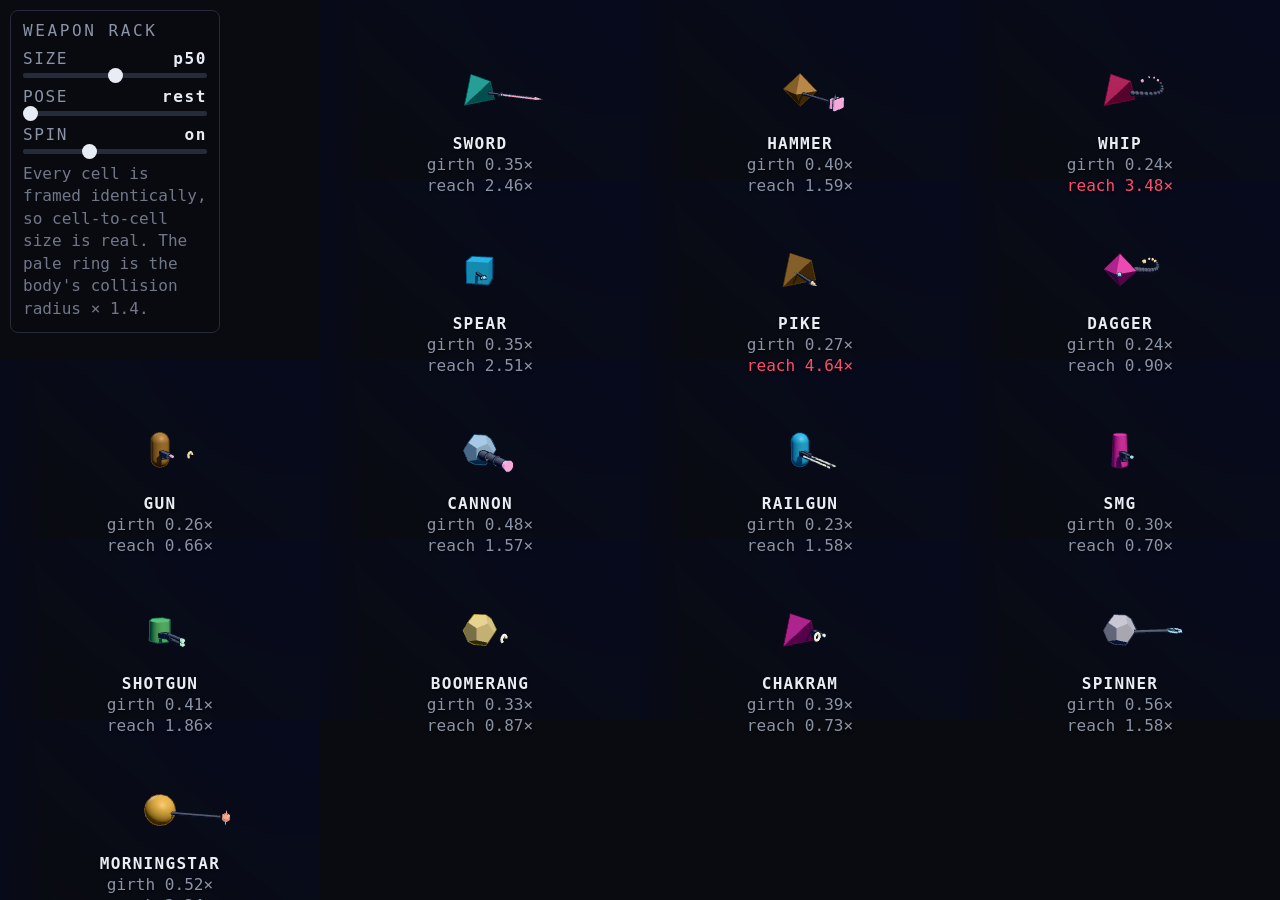
==== commit 25f1bbde: "Build from denoms@0511428" ====
--- a/rack.html
+++ b/rack.html
@@ -5,9 +5,9 @@
     <meta name="viewport" content="width=device-width, initial-scale=1.0, viewport-fit=cover" />
     <meta name="theme-color" content="#0a0b10" />
     <title>Denoms — Weapon Rack</title>
-    <script type="module" crossorigin src="./assets/rack-BKE5IBqw.js"></script>
-    <link rel="modulepreload" crossorigin href="./assets/fighterView-DllVwUG5.js">
-    <link rel="stylesheet" crossorigin href="./assets/fighterView-QSGgGvGX.css">
+    <script type="module" crossorigin src="./assets/rack-B393J9ox.js"></script>
+    <link rel="modulepreload" crossorigin href="./assets/fighterView-CPpxsj11.js">
+    <link rel="stylesheet" crossorigin href="./assets/fighterView-DigSltS1.css">
   </head>
   <body class="rack-body">
     <canvas id="rack-stage"></canvas>
--- a/assets/fighterView-DigSltS1.css
+++ b/assets/fighterView-DigSltS1.css
@@ -0,0 +1 @@
+:root{--m-tap:.12s;--m-move:.3s;--m-beat:.52s;--m-tell:.78s;--e-out:cubic-bezier(.16, 1, .3, 1);--e-in:cubic-bezier(.5, 0, .9, .4);--e-move:cubic-bezier(.4, 0, .2, 1);--e-pop:cubic-bezier(.34, 1.4, .64, 1);--ui-max:760px;--bg:#0a0b10;--ink:#e8ecf5;--dim:#8b93a7;--line:#262b3a;--a:#56c8ff;--b:#ff7a59;--danger:#ff4d6d;--safe-t:env(safe-area-inset-top,0px);--safe-b:env(safe-area-inset-bottom,0px);--t-micro:clamp(12px, .45vw + 10.3px, 21px);--t-small:clamp(13px, .55vw + 11.1px, 24px);--t-body:clamp(15px, .65vw + 12.6px, 28px);--t-name:clamp(20px, .95vw + 16.4px, 41px);--t-clock:clamp(17px, .8vw + 14px, 35px)}*{box-sizing:border-box;margin:0;padding:0}html,body,#app{background:var(--bg);width:100%;height:100%;color:var(--ink);-webkit-font-smoothing:antialiased;overscroll-behavior:none;touch-action:manipulation;font-family:ui-monospace,SF Mono,Menlo,Consolas,monospace;overflow:hidden}#stage{width:100%;height:100%;display:block}.hidden{display:none!important}#hud{top:calc(var(--safe-t) + 10px);pointer-events:none;grid-template-columns:minmax(0,1fr) minmax(0,1fr);grid-template-areas:"clock clock""a b";align-items:start;gap:8px 14px;padding:0 14px;display:grid;position:absolute;left:0;right:0}.fighter-bar[data-side=a]{grid-area:a}.fighter-bar[data-side=b]{grid-area:b}.clock{grid-area:clock;justify-self:center}.fighter-bar .row{flex-direction:column;align-items:flex-start;gap:1px;width:100%;min-width:0;margin-bottom:6px;display:flex}.fighter-bar .name,.fighter-bar .weapon{max-width:100%}.fighter-bar[data-side=b] .row{align-items:flex-end}.fighter-bar .name{font-size:var(--t-name);letter-spacing:.04em;white-space:nowrap;text-overflow:ellipsis;font-weight:700;overflow:hidden}.fighter-bar .weapon{font-size:var(--t-micro);color:var(--dim);letter-spacing:.06em;text-transform:uppercase;white-space:nowrap;text-overflow:ellipsis;overflow:hidden}.track{border:1px solid var(--line);background:#171a25;border-radius:2px;height:clamp(11px,.55vh + 7px,20px);overflow:hidden}.track+.track{height:clamp(6px,.3vh + 4px,11px);margin-top:4px}.track i{transform-origin:0;width:100%;height:100%;transition:transform var(--m-tap) linear;display:block}.fighter-bar[data-side=b] .track i{transform-origin:100%}.track.hp i{background:linear-gradient(90deg,#3ddc97,#7ef0bb)}.track.hp.low i{background:linear-gradient(90deg,#ff4d6d,#ff8fa3)}.track.poise i{background:#6f7ea8}.track.poise.broken i{background:var(--danger)}.clock{font-size:var(--t-clock);color:var(--dim);letter-spacing:.1em;font-variant-numeric:tabular-nums}.fighter-bar .elo{color:var(--dim);font-weight:700;font-size:var(--t-small);letter-spacing:.08em;font-variant-numeric:tabular-nums;white-space:nowrap;text-overflow:ellipsis;margin-bottom:3px;overflow:hidden}.fighter-bar[data-side=b] .elo{text-align:right}#hud.preview .track,#hud.preview .clock{visibility:hidden}#hud.preview .fighter-bar{animation:hud-arrive var(--m-tell) var(--e-out) both}#hud.preview .fighter-bar[data-side=b]{animation-delay:.16s}@keyframes hud-arrive{0%{opacity:0;transform:translateY(-8px)}to{opacity:1;transform:none}}@media (prefers-reduced-motion:reduce){#hud.preview .fighter-bar{animation:none}}.fighter-bar .fb-radar{filter:drop-shadow(0 1px 6px #000c);width:100%;max-width:clamp(132px,11vw,260px);margin-top:2px}.fighter-bar[data-side=b] .fb-radar{margin-left:auto}@media (height<=520px){.fighter-bar .fb-radar{display:none}}#banner{pointer-events:none;text-align:center;flex-direction:column;justify-content:center;align-items:center;gap:6px;display:flex;position:absolute;inset:0}#banner .who{letter-spacing:.06em;font-size:38px;font-weight:800}#banner .how{font-size:var(--t-small);color:var(--dim);letter-spacing:.22em;text-transform:uppercase}#setup{padding:24px 24px calc(24px + var(--safe-b));background:radial-gradient(120% 80% at 50% 0,#1418279e 0%,#0a0b10d6 70%);flex-direction:column;justify-content:safe center;align-items:center;gap:12px;display:flex;position:absolute;inset:0;overflow-y:auto}#setup>*{width:100%;max-width:var(--ui-max)}#setup h1{font-size:var(--t-name);letter-spacing:.3em;text-align:center;font-weight:800}.tagline{text-align:center;font-size:var(--t-small);color:var(--dim);letter-spacing:.16em;text-transform:uppercase;margin-top:-8px;margin-bottom:10px}#setup label{flex-direction:column;gap:6px;display:flex}#setup label span{font-size:var(--t-micro);color:var(--dim);letter-spacing:.18em;text-transform:uppercase}#setup input{width:100%;font:inherit;letter-spacing:.1em;color:var(--ink);border:1px solid var(--line);background:#12151f;border-radius:8px;padding:13px 14px;font-size:19px}#setup input:focus{border-color:var(--a);outline:none}button{font:inherit;font-size:var(--t-body);letter-spacing:.2em;background:var(--ink);color:#0a0b10;cursor:pointer;border:1px solid #0000;border-radius:8px;min-height:48px;padding:.95em 1.1em;font-weight:700}button:active{transform:translateY(1px)}button.ghost{color:var(--dim);border-color:var(--line);font-size:var(--t-body);background:0 0;padding:.85em 1.1em}.note{font-size:var(--t-small);color:var(--dim);text-align:center;margin-top:4px;line-height:1.6}#endbar{width:min(var(--ui-max), calc(100% - 48px));left:50%;bottom:calc(24px + var(--safe-b));opacity:0;animation:rise var(--m-beat) var(--m-tell) var(--e-out) forwards;gap:8px;display:flex;position:absolute;transform:translate(-50%)}#endbar #again{flex:1}#endbar #share{flex:none}#endbar #continue{flex:0 clamp(220px,32vw,380px);margin-inline:auto}@keyframes rise{0%{opacity:0;transform:translateY(8px)}to{opacity:1;transform:none}}.fighter-bar{font:inherit;color:inherit;text-align:left;pointer-events:auto;cursor:pointer;background:0 0;border:0;width:100%;padding:0;display:block}.fighter-bar:active{transform:none}#sheet{border:1px solid var(--line);max-width:640px;max-height:74%;animation:sheetUp var(--m-tap) var(--e-out);z-index:20;background:#0a0c13f7;border-bottom:0;border-radius:12px 12px 0 0;flex-direction:column;margin-inline:auto;display:flex;position:absolute;bottom:0;left:0;right:0;box-shadow:0 -18px 40px #0009}@keyframes sheetUp{0%{opacity:0;transform:translateY(14px)}to{opacity:1;transform:none}}.sheet-head{border-bottom:1px solid var(--line);flex:none;justify-content:space-between;align-items:center;gap:12px;padding:13px 16px;display:flex}#sheet-title{font-size:var(--t-name);letter-spacing:.1em;white-space:nowrap;text-overflow:ellipsis;font-weight:700;overflow:hidden}#sheet-close{border:1px solid var(--line);color:var(--dim);font-size:var(--t-micro);letter-spacing:.16em;background:0 0;border-radius:5px;flex:none;padding:7px 11px}#sheet-body{overscroll-behavior:contain;-webkit-overflow-scrolling:touch;padding:4px 16px calc(20px + var(--safe-b));overflow:hidden auto}.gsec{border-bottom:1px solid #171a25;min-width:0;padding:12px 0}.gsec:last-child{border-bottom:0}.gsec h4{font-size:var(--t-micro);letter-spacing:.2em;text-transform:uppercase;color:var(--dim);margin-bottom:8px;font-weight:700}.gsub{color:#5f6880;letter-spacing:.08em;text-transform:none;margin-left:6px;font-weight:400}.grow{font-size:var(--t-body);grid-template-columns:1fr auto;align-items:baseline;column-gap:10px;min-width:0;padding:6px 0;display:grid}.glabel{color:var(--dim);overflow-wrap:anywhere;min-width:0}.gval{font-variant-numeric:tabular-nums;text-align:right;font-weight:700}.ghint{color:#565f75;font-size:var(--t-small);overflow-wrap:anywhere;grid-column:1/-1;margin-top:1px;line-height:1.45}.gnone,.gnote{font-size:var(--t-small);color:#565f75;padding:3px 0;line-height:1.5}.gene{padding:5px 0}.gene-head{font-size:var(--t-body);align-items:baseline;gap:9px;min-width:0;margin-bottom:5px;display:flex}.gene-head b{text-transform:uppercase;letter-spacing:.1em;font-size:var(--t-small);flex:none}.gene-pts{font-variant-numeric:tabular-nums;font-weight:700}.gene-pct{color:var(--dim);font-variant-numeric:tabular-nums;margin-left:auto}.gbar{border:1px solid var(--line);background:#171a25;border-radius:2px;height:8px;display:block;overflow:hidden}.gbar i{background:linear-gradient(90deg,#4d6bd8,#8ea6dd);height:100%;display:block}.gene-feeds{font-size:var(--t-micro);color:#4e566b;letter-spacing:.02em;margin-top:3px}.peek{gap:8px;display:flex}.peek button{flex:1}.model-stage{aspect-ratio:4/3;border:1px solid var(--line);background:radial-gradient(120% 90% at 50% 108%,#4e68be4d,#0000 62%),linear-gradient(#0d1018,#070910);border-radius:6px;max-height:42vh;margin:2px auto 8px;position:relative;overflow:hidden}.model-canvas{width:100%;height:100%;display:block}@media (height<=520px){.model-stage{max-height:30vh}}.radar-wrap{max-width:330px;margin:2px auto 10px}.radar{width:100%;height:auto;display:block}.radar .rd-ring{fill:none;stroke:#1e2331;stroke-width:1px}.radar .rd-outer{stroke:var(--line)}.radar .rd-spoke{stroke:#1e2331;stroke-width:1px}.radar .rd-arrow{fill:#303649}.radar .rd-shape{fill:var(--rd);fill-opacity:.26;stroke:var(--rd);stroke-width:2px;stroke-linejoin:round;transform-box:view-box;transform-origin:50%;animation:rdGrow var(--m-beat) var(--e-out) both}.radar .rd-dot{fill:var(--rd-rim);stroke:var(--bg);stroke-width:1.4px;transform-box:view-box;transform-origin:50%;animation:rdPop var(--m-move) var(--e-out) both}@keyframes rdGrow{0%{opacity:0;transform:scale(.12)}to{opacity:1;transform:scale(1)}}@keyframes rdPop{0%{opacity:0;transform:scale(.4)}to{opacity:1;transform:scale(1)}}.radar .rd-ax{fill:var(--dim);letter-spacing:.12em;font-family:inherit;font-size:11px;font-weight:700}.radar .rd-val{fill:var(--ink);font-variant-numeric:tabular-nums;font-family:inherit;font-size:12px;font-weight:700}.radar.rd-mini{opacity:.82}.radar.rd-mini .rd-ax{letter-spacing:.06em;font-size:15px}.radar.rd-mini .rd-shape{stroke-width:3.2px;fill-opacity:.3}.radar.rd-mini .rd-ring,.radar.rd-mini .rd-spoke{stroke-width:1.6px}.radar.rd-compact .rd-ax{letter-spacing:.1em;font-size:13px}.radar.rd-compact .rd-val{font-size:14px}.radar.rd-compact .rd-shape{fill-opacity:.32;stroke-width:2.6px}@media (prefers-reduced-motion:reduce){.radar .rd-shape,.radar .rd-dot{animation:none}}#intro{pointer-events:none;z-index:15;position:absolute;inset:0}#intro-card{left:24px;right:24px;bottom:calc(16% + var(--safe-b));text-align:center;animation:cardIn var(--m-move) var(--e-out);position:absolute}@keyframes cardIn{0%{opacity:0;transform:translateY(14px)}to{opacity:1;transform:none}}#intro-card .ic-name{letter-spacing:.1em;text-shadow:0 2px 14px #000000e6;font-size:34px;font-weight:800}#intro-card .ic-line{background:linear-gradient(90deg, transparent, var(--line) 22%, var(--line) 78%, transparent);height:1px;margin:9px 0}#intro-card .ic-meta{font-size:var(--t-small);letter-spacing:.14em;text-transform:uppercase;color:var(--dim)}#intro-card .ic-elo{font-size:var(--t-body);letter-spacing:.16em;font-variant-numeric:tabular-nums;color:var(--ink);text-shadow:0 2px 10px #000000e6;margin-top:7px;font-weight:700}#intro-card .ic-radar{filter:drop-shadow(0 2px 10px #000000d9);width:min(70vw,250px);margin:6px auto 0}#intro-count{letter-spacing:.02em;text-shadow:0 6px 40px #000000f2;justify-content:center;align-items:center;font-size:140px;font-weight:800;display:flex;position:absolute;inset:0}#intro-count.tick{animation:countPop var(--m-tell) var(--e-out)}@keyframes countPop{0%{opacity:0;transform:scale(2.1)}22%{opacity:1;transform:scale(1)}to{opacity:.55;transform:scale(.94)}}#intro-count.go{color:#7ef0bb;animation:goPop var(--m-beat) var(--e-out);font-size:104px}@keyframes goPop{0%{opacity:0;transform:scale(.5)}30%{opacity:1;transform:scale(1.18)}to{opacity:0;transform:scale(1.5)}}#audio-btn{bottom:calc(var(--safe-b) + 10px);z-index:30;border:1px solid var(--line);color:var(--dim);font-size:var(--t-micro);letter-spacing:.14em;background:#0a0c13cc;border-radius:6px;padding:8px 10px;position:absolute;left:10px}#audio-panel{bottom:calc(var(--safe-b) + 52px);z-index:30;border:1px solid var(--line);background:#0a0c13f7;border-radius:8px;flex-direction:column;gap:12px;width:clamp(230px,24vw,360px);max-width:calc(100vw - 20px);padding:12px 14px;display:flex;position:absolute;left:10px;box-shadow:0 12px 30px #0009}.vol{flex-direction:column;gap:7px;display:flex}.vol span{font-size:var(--t-micro);letter-spacing:.18em;color:var(--dim);justify-content:space-between;display:flex}.vol b{color:var(--ink);font-variant-numeric:tabular-nums}.vol input[type=range]{appearance:none;background:var(--line);border-radius:2px;outline:none;width:100%;height:5px}.vol input[type=range]::-webkit-slider-thumb{appearance:none;background:var(--ink);cursor:pointer;border-radius:50%;width:15px;height:15px}.vol input[type=range]::-moz-range-thumb{background:var(--ink);cursor:pointer;border:0;border-radius:50%;width:15px;height:15px}.rack-body{background:var(--bg);width:100%;height:100%;color:var(--ink);font-family:ui-monospace,SF Mono,Menlo,Consolas,monospace;overflow:hidden}#rack-stage{width:100%;height:100%;display:block;position:fixed;inset:0}#rack-labels{pointer-events:none;position:fixed;inset:0}.rack-label{font-size:var(--t-micro);text-shadow:0 1px 3px #000000e6;flex-direction:column;align-items:center;gap:1px;line-height:1.25;display:flex;position:absolute}.rack-label b{color:var(--ink);letter-spacing:.08em;text-transform:uppercase}.rl-num{color:var(--dim);font-variant-numeric:tabular-nums}.rl-num.over{color:var(--danger)}#rack-controls{top:calc(10px + var(--safe-t));border:1px solid var(--line);-webkit-backdrop-filter:blur(6px);backdrop-filter:blur(6px);background:#0a0b10e0;border-radius:8px;flex-direction:column;gap:9px;width:210px;padding:10px 12px 12px;display:flex;position:fixed;left:10px}.rc-title{font-size:var(--t-micro);letter-spacing:.16em;color:var(--dim)}.rc{flex-direction:column;gap:5px;display:flex}.rc span{font-size:var(--t-micro);letter-spacing:.1em;color:var(--dim);justify-content:space-between;display:flex}.rc b{color:var(--ink);font-variant-numeric:tabular-nums}.rc input[type=range]{appearance:none;background:var(--line);border-radius:2px;outline:none;width:100%;height:5px}.rc input[type=range]::-webkit-slider-thumb{appearance:none;background:var(--ink);cursor:pointer;border-radius:50%;width:15px;height:15px}.rc input[type=range]::-moz-range-thumb{background:var(--ink);cursor:pointer;border:0;border-radius:50%;width:15px;height:15px}.rc-note{font-size:var(--t-micro);color:var(--dim);opacity:.8;line-height:1.4}#loading{z-index:40;padding:28px 24px calc(28px + var(--safe-b));background:radial-gradient(120% 80% at 50% 0,#1418279e 0%,#0a0b10d6 70%);flex-direction:column;justify-content:center;align-items:center;gap:18px;display:flex;position:absolute;inset:0}#loading h1{letter-spacing:.3em;text-align:center;font-size:34px;font-weight:800}.load-track{background:var(--line);width:min(320px,68vw);height:3px;overflow:hidden}.load-track>i{background:var(--a);width:0%;height:100%;transition:width var(--m-tap) var(--e-out);display:block}#load-status{font-size:var(--t-micro);letter-spacing:.22em;color:var(--dim)}#load-warn{font-size:var(--t-small);letter-spacing:.06em;color:var(--danger);text-align:center;max-width:34ch;line-height:1.5}#loading.failed .load-track>i{background:var(--danger)}#lobby{z-index:5;padding:calc(18px + var(--safe-t)) 20px calc(24px + var(--safe-b));background:radial-gradient(120% 80% at 50% 0,#1418279e 0%,#0a0b10d6 70%);position:absolute;inset:0;overflow-y:auto}.lb-head{justify-content:space-between;align-items:center;margin-bottom:10px;display:flex}.lb-head h2{letter-spacing:.24em;font-size:22px;font-weight:800}.lb-head button{font-size:var(--t-micro);padding:9px 13px}.lb-note{font-size:var(--t-small);color:var(--dim);margin-bottom:14px;line-height:1.6}.lb-join{gap:8px;margin-bottom:14px;display:flex}.lb-join input{min-width:0;font:inherit;letter-spacing:.1em;color:var(--ink);border:1px solid var(--line);background:#12151f;border-radius:8px;flex:1;padding:12px 13px;font-size:17px}.lb-join input:focus{border-color:var(--a);outline:none}.lb-join button{flex:none;padding:12px 20px}.lb-h{font-size:var(--t-micro);letter-spacing:.2em;color:var(--dim);text-transform:uppercase;margin:18px 0 8px}.lb-sub{color:var(--line);letter-spacing:.14em}.lb-list{flex-direction:column;gap:4px;display:flex}.lb-row{border:1px solid var(--line);font-size:var(--t-small);background:#10131c;border-radius:6px;align-items:baseline;gap:10px;padding:9px 11px;display:flex}button.lb-row{text-align:left;letter-spacing:normal;width:100%;color:var(--ink);cursor:pointer;font-weight:400}button.lb-row:hover{border-color:var(--a)}.lb-row .who{text-overflow:ellipsis;white-space:nowrap;flex:1;min-width:0;overflow:hidden}.lb-row .num{font-variant-numeric:tabular-nums;color:var(--dim)}.lb-row .elo{font-variant-numeric:tabular-nums;font-weight:700}.lb-row .up{color:#3ddc97}.lb-row .down{color:var(--danger)}.lb-row .rank{color:var(--dim);min-width:2.2em}.lb-empty{color:var(--dim);font-size:var(--t-small);padding:10px 2px}#lobby-result{border:1px solid var(--line);border-radius:8px;margin-bottom:4px;padding:12px;display:none}#lobby-result.show{display:block}#lobby-result .lr-head{font-size:var(--t-body);margin-bottom:8px;font-weight:700}#lobby-result .lr-line{font-size:var(--t-small);color:var(--dim);margin-bottom:8px}#lobby-clear{width:100%;margin-top:20px}#tourney{z-index:6;padding:calc(18px + var(--safe-t)) 20px calc(24px + var(--safe-b));background:radial-gradient(120% 80% at 50% 0,#1418279e 0%,#0a0b10d6 70%);position:absolute;inset:0;overflow-y:auto}#tourney-stage{margin-top:6px}.tw-bracket{scroll-snap-type:x proximity;justify-content:safe center;align-items:stretch;gap:30px;padding-bottom:8px;display:flex;position:relative;overflow-x:auto}.tw-lines{pointer-events:none;z-index:0;filter:drop-shadow(0 1px 2px #000000d9);position:absolute;inset:0;overflow:visible}.tw-lines .l{fill:none;stroke:#5c6683;stroke-width:2px;stroke-linecap:round;opacity:.6;transition:opacity var(--m-move) var(--e-out)}.tw-lines .l.settled{animation:none!important}.tw-lines .l.lit{opacity:1;stroke:#aab5cd;stroke-width:2.5px;animation:tw-draw var(--m-beat) var(--e-out) both}@keyframes tw-draw{0%{stroke-dasharray:1 1;stroke-dashoffset:1px}to{stroke-dasharray:1 1;stroke-dashoffset:0}}.tw-lines .l.mine.lit{stroke:var(--a);stroke-width:2.5px}.tw-round{z-index:1;scroll-snap-align:start;flex-direction:column;flex:none;width:clamp(254px,25vw,340px);display:flex;position:relative}.tw-col{flex-direction:column;flex:1;justify-content:space-around;gap:10px;display:flex}.tw-round h4{font-size:var(--t-small);letter-spacing:.18em;color:var(--dim);margin-bottom:8px;font-weight:700}.tw-match{min-height:calc((var(--t-body) + var(--t-small)) * 1.5 + var(--t-micro) + 26px);border:1px solid var(--line);font-size:var(--t-small);background:linear-gradient(#141926 0%,#10131c 100%);border-radius:9px;flex-direction:column;justify-content:center;gap:2px;padding:7px 9px;display:flex;position:relative;box-shadow:inset 0 1px #ffffff08}.tw-f{--c:var(--dim);min-width:0;color:var(--dim);border-radius:5px;align-items:center;gap:7px;padding:3px 4px 3px 7px;display:flex;position:relative}.tw-f:before{content:"";background:var(--c);opacity:.75;border-radius:2px;width:3px;position:absolute;top:3px;bottom:3px;left:0}.tw-f.landed{animation:deal-in var(--m-beat) var(--e-pop) both}.tw-f.landed:before{animation:deal-stripe var(--m-beat) var(--e-pop) both}.tw-f.landed .who b{animation:deal-name var(--m-beat) var(--e-out) both}@keyframes deal-in{0%{opacity:0;transform:translate(-14px)}60%{opacity:1}to{opacity:1;transform:none}}@keyframes deal-stripe{0%{opacity:0;box-shadow:none;transform:scaleY(.2)}45%{opacity:1;box-shadow:0 0 10px 1px var(--c);transform:scaleY(1.35)}to{opacity:.75;box-shadow:none;transform:scaleY(1)}}@keyframes deal-name{0%{color:var(--c);letter-spacing:.22em;opacity:.35}to{color:var(--ink);letter-spacing:normal;opacity:1}}.tw-f .gl{color:var(--c);cursor:pointer;transition:background var(--m-tap), transform var(--m-tap);border-radius:5px;flex:none;margin:-3px;padding:3px;display:flex}.tw-f .gl:hover,.tw-f .gl:focus-visible{background:color-mix(in srgb, var(--c) 22%, transparent);outline:none;transform:scale(1.18)}.tw-f .gl:focus-visible{box-shadow:0 0 0 2px var(--c)}.tw-f.blank .gl,.tw-f.empty .gl{cursor:default}.tw-f.blank .gl:hover,.tw-f.empty .gl:hover{background:0 0;transform:none}.tw-f .glyph{width:calc(var(--t-body) * 1.25);height:calc(var(--t-body) * 1.25);display:block}.tw-f .who{flex-direction:column;flex:1;gap:1px;min-width:0;display:flex}.tw-f .who b{font-weight:600;font-size:var(--t-body);letter-spacing:.02em;text-overflow:ellipsis;white-space:nowrap;overflow:hidden}.tw-f .who em{font-style:normal;font-size:var(--t-small);color:var(--dim);opacity:.85;text-overflow:ellipsis;white-space:nowrap;overflow:hidden}.tw-f .tail{font-variant-numeric:tabular-nums;flex-direction:column;flex:none;align-items:flex-end;gap:1px;display:flex}.tw-f .tail .elo{font-size:var(--t-small);color:var(--dim);font-weight:600}.tw-f .tail .secs{font-size:var(--t-small);color:var(--c);opacity:.9}.tw-f.win{color:var(--ink);background-image:linear-gradient(90deg, color-mix(in srgb, var(--c) 20%, transparent) 0%, color-mix(in srgb, var(--c) 9%, transparent) 100%);background-repeat:no-repeat;background-size:100% 100%}.tw-f.win .who b{font-weight:700}.tw-f.win .who em{opacity:1}.tw-f.win:before{opacity:1;box-shadow:0 0 8px var(--c)}.tw-f.blank,.tw-f.empty{color:var(--line)}.tw-f.blank .gl{color:var(--line);font-weight:700}.tw-f.blank:before,.tw-f.empty:before{background:var(--line);opacity:.4}.tw-vs{font-size:var(--t-micro);letter-spacing:.16em;color:var(--line);align-self:center;margin:1px 0;line-height:1}.tw-match.you{border-color:var(--a);box-shadow:0 0 0 1px var(--a) inset}.tw-match.pending{opacity:.72;border-style:dashed}.tw-cue.cued{opacity:1;border-style:solid;border-color:color-mix(in srgb, var(--a) 60%, var(--line));box-shadow:0 0 0 1px color-mix(in srgb, var(--a) 40%, transparent), 0 6px 22px #00000080;animation:1.9s ease-in-out infinite tw-wait}@property --tw-spin{syntax:"<angle>";inherits:false;initial-value:0deg}.tw-cue.onair,.tw-cue.cued{opacity:1;border-style:solid}.tw-cue.onair{border-color:color-mix(in srgb, var(--a) 55%, var(--line));box-shadow:0 0 20px color-mix(in srgb, var(--a) 20%, transparent), 0 6px 22px #00000080}.tw-cue.onair:before,.tw-cue.cued:before{content:"";background:conic-gradient(from var(--tw-spin,0deg), transparent 0deg, color-mix(in srgb, var(--a) 22%, transparent) 44deg, var(--a) 80deg, #e4f6ff 94deg, var(--a) 108deg, color-mix(in srgb, var(--a) 22%, transparent) 150deg, transparent 196deg, transparent 360deg);-webkit-mask-composite:xor;pointer-events:none;border-radius:12px;padding:2px;animation:2.8s linear infinite tw-onair-spin;position:absolute;inset:-3px;-webkit-mask-image:linear-gradient(#000 0 0),linear-gradient(#000 0 0);mask-image:linear-gradient(#000 0 0),linear-gradient(#000 0 0);-webkit-mask-position:0 0,0 0;mask-position:0 0,0 0;-webkit-mask-size:auto,auto;mask-size:auto,auto;-webkit-mask-repeat:repeat,repeat;mask-repeat:repeat,repeat;-webkit-mask-clip:content-box,border-box;mask-clip:content-box,border-box;-webkit-mask-origin:content-box,border-box;mask-origin:content-box,border-box;-webkit-mask-composite:xor;mask-composite:exclude;-webkit-mask-source-type:auto,auto;mask-mode:match-source,match-source}@keyframes tw-onair-spin{to{--tw-spin:360deg}}.tw-cue.cued:before{background:conic-gradient(from var(--tw-spin,0deg), #ff4d6d 0deg, #ff9f43 45deg, #ffe066 90deg, #4ade80 140deg, #38e8ff 190deg, #4d7bff 240deg, #b04dff 290deg, #ff4de1 330deg, #ff4d6d 360deg);filter:saturate(1.15);padding:2.5px;animation:4.2s linear infinite tw-onair-spin;inset:-4px}.tw-cue.cued{box-shadow:0 0 18px #ff78be2e,0 0 30px #50c8ff1f,0 6px 22px #00000080}@media (prefers-reduced-motion:reduce){.tw-cue.cued:before,.tw-cue.onair:before{animation:none}}.tw-cue.onair:not(.charging):after{content:attr(data-onair);background:var(--a);color:#04121b;font-size:calc(var(--t-micro) * .88);letter-spacing:.14em;white-space:nowrap;border-radius:999px;padding:1px 7px;font-weight:700;position:absolute;top:-8px;left:11px}.tw-match.charging{animation:tw-charge 1.6s var(--e-in) both}.tw-match.charging:after{content:"";background:var(--a);transform-origin:0;height:2px;animation:1.6s linear both tw-charge-bar;position:absolute;bottom:-1px;left:0;right:0}.tw-match.charging .tw-vs{animation:tw-vs-rush 1.6s var(--e-in) both}@keyframes tw-charge{0%{border-color:color-mix(in srgb, var(--a) 60%, var(--line));transform:scale(1)}85%{border-color:var(--a);transform:scale(1.02)}to{border-color:var(--a);transform:scale(1.02)}}@keyframes tw-charge-bar{0%{transform:scaleX(0)}to{transform:scaleX(1)}}@keyframes tw-vs-rush{0%{opacity:.35;letter-spacing:.16em}to{opacity:1;letter-spacing:.5em}}.tw-match.pending .tw-vs{color:var(--dim)}.tw-cue.cued .tw-vs{color:var(--a);animation:1.9s ease-in-out infinite tw-vs-pulse}@keyframes tw-wait{0%,to{border-color:var(--line)}50%{border-color:color-mix(in srgb, var(--a) 45%, var(--line))}}@keyframes tw-vs-pulse{0%,to{opacity:.35}50%{opacity:1}}.tw-match.landed{animation:tw-land var(--m-beat) var(--e-out) both}@keyframes tw-land{0%{box-shadow:0 0 0 3px color-mix(in srgb, var(--a) 55%, transparent);transform:scale(1.02)}30%{transform:scale(1.05)}to{transform:scale(1);box-shadow:inset 0 1px #ffffff08}}.tw-match.landed .tw-f.win{animation:tw-win var(--m-beat) var(--e-out) both;animation-delay:90ms}@keyframes tw-win{0%{opacity:.55;background-size:0% 100%}to{opacity:1;background-size:100% 100%}}.tw-match.landed .tw-f:not(.win):not(.empty){animation:tw-lose var(--m-beat) var(--e-out) both}@keyframes tw-lose{0%{opacity:1}to{opacity:.55}}.tw-match.landed .tw-f.win .secs{animation:tw-secs var(--m-move) var(--e-out) both;animation-delay:.32s}@keyframes tw-secs{0%{opacity:0;transform:translateY(-3px)}to{opacity:1;transform:none}}@media (prefers-reduced-motion:reduce){.tw-cue.cued,.tw-cue.cued .tw-vs,.tw-match.charging,.tw-match.charging:after,.tw-match.charging .tw-vs,.tw-match.landed,.tw-match.landed .tw-f.win,.tw-match.landed .tw-f:not(.win):not(.empty),.tw-match.landed .tw-f.win .secs,.tw-lines .l.lit{animation:none}}.tw-match.hidden-match{background:#0d1017}.tw-match.bye{opacity:.4}.tw-champ{width:clamp(236px,22vw,310px)}.tw-match.crown{min-height:calc((var(--t-body) + var(--t-small)) * 1.5 + var(--t-micro) + 26px);border-color:color-mix(in srgb, var(--gold,#ffd166) 55%, var(--line));background:linear-gradient(#1d1c15 0%,#12131a 100%)}.tw-match.crown.hidden-match{border-color:var(--line);background:#0d1017}.tw-actions{flex-direction:column;gap:8px;margin-top:16px;display:flex}.tw-actions button{width:100%}@media (width>=900px){.tw-actions{z-index:8;border:1px solid var(--line);-webkit-backdrop-filter:blur(8px);backdrop-filter:blur(8px);background:#0c0f16eb;border-radius:12px;width:min(340px,28vw);margin-top:0;padding:14px;position:fixed;bottom:24px;right:24px;box-shadow:0 12px 40px #0009}}.tw-bracket{cursor:grab;-webkit-user-select:none;user-select:none}.tw-bracket.dragging{cursor:grabbing}.tw-bracket.dragging .tw-match{pointer-events:none}#wrapup{left:50%;top:calc(58px + var(--safe-t));z-index:7;border:1px solid var(--line);-webkit-backdrop-filter:blur(7px);backdrop-filter:blur(7px);width:min(440px,100vw - 32px);animation:wu-in var(--m-move) var(--e-out) both;background:#0a0c12d1;border-radius:14px;padding:12px 14px 10px;position:absolute;transform:translate(-50%);box-shadow:0 10px 34px #00000080}@keyframes wu-in{0%{opacity:0;transform:translate(-50%,12px)}to{opacity:1;transform:translate(-50%)}}.wu-head{font-size:var(--t-micro);letter-spacing:.18em;color:var(--dim);margin-bottom:8px}.wu-row{--c:var(--dim);color:var(--c);border-radius:8px;align-items:center;gap:8px;padding:5px 7px;display:flex}.wu-row.win{background:color-mix(in srgb, var(--c) 13%, transparent);box-shadow:inset 2px 0 0 var(--c)}.wu-row .glyph{width:var(--t-body);height:var(--t-body);display:block}.wu-row b{text-overflow:ellipsis;white-space:nowrap;min-width:0;font-size:var(--t-small);color:var(--ink);flex:1;overflow:hidden}.wu-tag{font-size:var(--t-micro);letter-spacing:.16em;color:var(--c)}.wu-elo{font-variant-numeric:tabular-nums;font-size:var(--t-small);color:var(--ink);align-items:baseline;gap:6px;display:flex}.wu-elo em{font-style:normal;font-size:var(--t-micro);text-align:right;min-width:3ch}.wu-elo em.up{color:#7fe0a6}.wu-elo em.down{color:#ff8f8f}.wu-elo em.flat{color:var(--dim)}.wu-next{font-size:var(--t-micro);letter-spacing:.16em;color:var(--dim);text-align:center;border-top:1px solid #ffffff12;margin-top:9px;padding-top:8px}.wu-next span{color:var(--ink);font-variant-numeric:tabular-nums}.tw-result{border:1px solid var(--line);text-align:center;border-radius:8px;margin-top:12px;padding:14px}.tw-result .place{letter-spacing:.06em;font-size:30px;font-weight:800}.tw-result .sub{font-size:var(--t-small);color:var(--dim);margin-top:4px}.tw-result .swing{font-size:var(--t-body);font-variant-numeric:tabular-nums;margin-top:8px}.tw-result .swing.up{color:#3ddc97}.tw-result .swing.down{color:var(--danger)}button.tw-match{text-align:left;width:100%;min-height:0;font:inherit;font-size:var(--t-small);letter-spacing:normal;color:var(--ink);cursor:pointer;transition:border-color var(--m-tap), transform var(--m-tap), box-shadow var(--m-tap);padding:7px 9px;font-weight:400}button.tw-match:hover{border-color:var(--a);transform:translateY(-1px);box-shadow:0 4px 14px #00000073}button.tw-match:hover .tw-vs{color:var(--a)}button.tw-match.you:hover{border-color:var(--a)}#lobby>*,#tourney>:not(#tourney-stage){max-width:720px;margin-inline:auto}#tourney>.lb-head{top:calc(-1 * var(--safe-t));z-index:3;margin-inline:0;background:linear-gradient(#0a0b10f0 0% 70%,#0a0b1000 100%);gap:16px;max-width:none;margin-bottom:8px;padding:6px 0;position:sticky}#tourney>.lb-head h2{font-size:var(--t-body);letter-spacing:.2em}#tourney>#tourney-actions{top:auto;bottom:calc(var(--safe-b) + 8px);z-index:3;pointer-events:none;justify-content:flex-end;max-width:none;margin-inline:0;display:flex;position:sticky}#tourney>#tourney-actions>*{pointer-events:auto}#tourney>#tq{max-width:720px;margin-inline:auto}#lobby>button,#tourney>button{width:100%;display:block}#tourney-stage{max-width:100%}#tourney-stage .tw-result{max-width:640px;margin-inline:auto}#builder{z-index:6;padding:calc(18px + var(--safe-t)) 20px calc(24px + var(--safe-b));background:radial-gradient(120% 80% at 50% 0,#1418279e 0%,#0a0b10d6 70%);position:absolute;inset:0;overflow-y:auto}#builder>*{max-width:720px;margin-inline:auto}#builder>button{width:100%;display:block}#build-form{gap:10px;margin:16px auto;display:grid}.bf-row{border:1px solid var(--line);background:#10131c;border-radius:9px;grid-template-columns:minmax(120px,34%) 1fr;align-items:center;gap:12px;padding:10px 12px;display:grid}.bf-row>label{font-size:var(--t-small);letter-spacing:.14em;color:var(--dim);text-transform:uppercase}.bf-row select{font:inherit;font-size:var(--t-body);color:var(--ink);border:1px solid var(--line);cursor:pointer;background:#0b0e15;border-radius:7px;width:100%;padding:.6em .7em}.bf-row select:focus-visible{outline:2px solid var(--a);outline-offset:1px}.bf-hint{font-size:var(--t-micro);color:var(--dim);grid-column:2;margin-top:-2px}#build-out{border:1px solid var(--line);text-align:center;background:#10131c;border-radius:10px;margin-top:14px;padding:16px}#build-out .serial{font-size:var(--t-name);letter-spacing:.16em;font-variant-numeric:tabular-nums;font-weight:800}#build-out .made{font-size:var(--t-small);color:var(--dim);margin-top:6px}#build-out .warn{color:var(--danger)}#build-out .bo-actions{flex-wrap:wrap;gap:8px;margin-top:14px;display:flex}#build-out .bo-actions button{flex:30%}#build-model{width:100%;height:clamp(160px,30vh,280px);margin-top:12px}#now-playing{border-top:1px solid var(--line);margin-top:10px;padding-top:10px}.np-head{flex-direction:column;gap:2px;display:flex}.np-label{font-size:var(--t-micro);letter-spacing:.18em;color:var(--dim)}.np-name{font-size:var(--t-body);font-weight:700}.np-vote{gap:8px;margin-top:8px;display:flex}.np-vote button,.tl-vote button{min-height:0;font-size:var(--t-micro);letter-spacing:.12em;color:var(--dim);border:1px solid var(--line);background:0 0;flex:1;padding:.45em .6em}.np-vote button.on,.tl-vote button.on{color:#0a0b10;background:var(--ink);border-color:var(--ink)}#track-list-btn{width:100%;margin-top:10px}#track-list{flex-direction:column;gap:2px;max-height:40vh;margin-top:8px;display:flex;overflow:hidden auto}.tl-row{align-items:center;gap:8px;padding:3px 0;display:flex}.tl-name{min-width:0;font-size:var(--t-small);white-space:nowrap;text-overflow:ellipsis;flex:auto;overflow:hidden}.tl-vote{flex:none;gap:4px;display:flex}.tl-vote button{min-width:4.4em;font-size:var(--t-micro);letter-spacing:.08em;flex:none;padding:2px 0;line-height:1.2}#wipe{z-index:40;pointer-events:none;background:linear-gradient(140deg, var(--a) 0%, #0a0b10 55%, var(--a) 100%);position:absolute;inset:0}#wipe.from{--wipe-ms:var(--m-beat)}#wipe.in{animation:wipe-in var(--wipe-ms,var(--m-move)) var(--e-move) both}#wipe.out{animation:wipe-out var(--wipe-ms,var(--m-move)) var(--e-move) both}#wipe.circle.in{animation-name:iris-in}#wipe.circle.out{animation-name:iris-out}@keyframes iris-in{0%{clip-path:circle(0%)}to{clip-path:circle(75%)}}@keyframes iris-out{0%{clip-path:circle(75%)}to{clip-path:circle(0%)}}#wipe.square.in{animation-name:box-in}#wipe.square.out{animation-name:box-out}@keyframes box-in{0%{clip-path:inset(50%)}to{clip-path:inset(0)}}@keyframes box-out{0%{clip-path:inset(0)}to{clip-path:inset(50%)}}#wipe.bar.in{animation-name:bar-in}#wipe.bar.out{animation-name:bar-out}@keyframes bar-in{0%{clip-path:polygon(-40% 0,0 0,-20% 100%,-60% 100%)}to{clip-path:polygon(-40% 0,160% 0,140% 100%,-60% 100%)}}@keyframes bar-out{0%{clip-path:polygon(-40% 0,160% 0,140% 100%,-60% 100%)}to{clip-path:polygon(140% 0,160% 0,160% 100%,120% 100%)}}#wipe.triangle.in{animation-name:tri-in}#wipe.triangle.out{animation-name:tri-out}@keyframes tri-in{0%{clip-path:polygon(50% 100%,50% 100%,50% 100%)}to{clip-path:polygon(50% -60%,160% 120%,-60% 120%)}}@keyframes tri-out{0%{clip-path:polygon(50% -60%,160% 120%,-60% 120%)}to{clip-path:polygon(50% 100%,50% 100%,50% 100%)}}#wipe.hex.in{animation-name:hex-in}#wipe.hex.out{animation-name:hex-out}@keyframes hex-in{0%{clip-path:polygon(50% 50%,50% 50%,50% 50%,50% 50%,50% 50%,50% 50%)}to{clip-path:polygon(25% -30%,75% -30%,130% 50%,75% 130%,25% 130%,-30% 50%)}}@keyframes hex-out{0%{clip-path:polygon(25% -30%,75% -30%,130% 50%,75% 130%,25% 130%,-30% 50%)}to{clip-path:polygon(50% 50%,50% 50%,50% 50%,50% 50%,50% 50%,50% 50%)}}@media (prefers-reduced-motion:reduce){#wipe.in,#wipe.out{animation-duration:1ms}}.pl-table{flex-direction:column;gap:4px;max-width:720px;margin:14px auto 0;display:flex}.pl-row{--c:var(--dim);border:1px solid var(--line);background:#10131c;border-radius:8px;align-items:center;gap:10px;padding:8px 10px;display:flex}.pl-row.you{border-color:var(--a);box-shadow:0 0 0 1px var(--a) inset}.pl-place{font-size:var(--t-body);font-variant-numeric:tabular-nums;color:var(--dim);flex:0 0 3.2em;font-weight:800}.pl-row.you .pl-place{color:var(--ink)}.pl-row .gl{color:var(--c)}.pl-who{flex-direction:column;flex:1;min-width:0;display:flex}.pl-who b{font-size:var(--t-small);text-overflow:ellipsis;white-space:nowrap;font-weight:600;overflow:hidden}.pl-who em{font-style:normal;font-size:var(--t-micro);color:var(--dim);text-overflow:ellipsis;white-space:nowrap;overflow:hidden}.pl-elo{font-variant-numeric:tabular-nums;flex-direction:column;flex:none;align-items:flex-end;display:flex}.pl-elo b{font-size:var(--t-small)}.pl-elo em{font-style:normal;font-size:var(--t-micro)}.pl-elo .up{color:#3ddc97}.pl-elo .down{color:var(--danger)}.pl-elo .flat{color:var(--dim)}.nm-row{border:1px solid var(--line);background:#10131c;border-radius:9px;flex-wrap:wrap;align-items:center;gap:8px;margin-bottom:10px;padding:10px 12px;display:flex}.nm-label{font-size:var(--t-micro);letter-spacing:.18em;color:var(--dim);flex:none}.nm-row input{min-width:0;font:inherit;font-size:var(--t-body);color:var(--ink);border:1px solid var(--line);background:#0b0e15;border-radius:7px;flex:10em;padding:.5em .6em}.nm-row button{flex:none;min-height:0;padding:.55em .9em}.nm-row.locked .nm-lock{font-size:var(--t-small);color:var(--dim)}.nm-why{font-size:var(--t-micro);color:var(--dim);flex:100%}.nm-why.bad{color:var(--danger)}.bf-stats{grid-template-columns:minmax(120px,34%) 1fr}.bf-sliders{flex-direction:column;gap:4px;display:flex}.bf-ax{align-items:center;gap:8px;display:flex}.bf-ax>span{font-size:var(--t-micro);color:var(--dim);letter-spacing:.1em;flex:0 0 4.5em}.bf-ax input[type=range]{flex:1;min-width:0}.lb-stale{font-size:var(--t-small);color:var(--dim);border-left:2px solid var(--line);margin-bottom:.6em;padding:.4em 0 .4em .7em}#perf{z-index:9999;color:#cfe3ff;pointer-events:none;white-space:nowrap;background:#06080edb;border:1px solid #2b3550;border-radius:6px;width:232px;padding:8px 10px;font:11px/1.5 ui-monospace,SFMono-Regular,Menlo,monospace;position:fixed;bottom:8px;left:8px}#perf .pf-row{justify-content:space-between;gap:10px;display:flex}#perf .pf-row b{color:#fff;font-variant-numeric:tabular-nums;font-weight:600}#perf .pf-keys{border-top:1px solid #2b3550;flex-wrap:wrap;gap:4px 8px;margin-top:6px;padding-top:6px;display:flex}#perf .pf-keys span{color:#7ef0a5}#perf .pf-keys span.off{color:#55607a;text-decoration:line-through}#perf .pf-hint{color:#55607a;margin-top:4px}.bc-status{font-size:var(--t-small);letter-spacing:.12em;text-transform:uppercase;color:var(--dim);border:1px solid var(--line);background:#0a0c14d1;border-radius:6px;flex-wrap:wrap;justify-content:center;align-items:center;gap:14px;padding:10px 14px;display:flex}.bc-status .bc-live{color:#ff4d5e;letter-spacing:.2em;font-weight:700}.bc-status .bc-line{color:var(--ink)}.bc-wait{text-align:center;color:var(--dim);font-size:var(--t-body);letter-spacing:.16em;text-transform:uppercase;padding:48px 24px}.bc-wait b{color:var(--ink);font-weight:700;display:block}.bc-wait em{max-width:46ch;font-style:normal;font-size:var(--t-small);letter-spacing:.02em;text-transform:none;color:var(--dim);margin:8px auto 0;display:block}.bc-wait code{font-size:var(--t-micro);letter-spacing:0;text-transform:none;color:color-mix(in srgb, var(--dim) 70%, transparent);word-break:break-all;margin-top:14px;display:block}.bf-row.bf-preview{display:block}.bf-row.bf-preview .model-stage{width:100%;min-height:180px;max-height:34vh;margin-bottom:6px}.tq-build{justify-content:center;align-items:center;gap:12px;margin-top:10px;display:flex}.tq-build .tq-or{color:var(--dim);font-size:var(--t-small);text-transform:uppercase;letter-spacing:.18em}.bc-status .bc-note{color:var(--dim);font-size:var(--t-micro);letter-spacing:.1em}#track-toast{left:10px;bottom:calc(var(--safe-b) + 58px);z-index:30;border:1px solid var(--line);font-size:var(--t-small);color:var(--ink);opacity:0;transition:opacity var(--m-move) var(--e-out), transform var(--m-move) var(--e-out);pointer-events:none;background:#0a0c13e0;border-radius:6px;align-items:center;gap:10px;padding:8px 12px;display:flex;position:absolute;transform:translateY(6px)}#track-toast.up{opacity:1;pointer-events:auto;transform:none}#track-toast .tt-label{color:var(--dim);font-size:var(--t-micro);letter-spacing:.18em;text-transform:uppercase}#track-toast .tt-name{font-weight:600}#track-toast button{font-size:var(--t-micro);letter-spacing:.12em;padding:3px 10px}#track-toast button.on{color:#3ddc97;border-color:#3ddc97}#track-toast button.nope.on,.tl-vote button.nope.on{color:#ff4d6d;border-color:#ff4d6d}.tl-vote button.on{color:#3ddc97;border-color:#3ddc97}#hud.pit .fighter-bar{display:none}#pit-roster{font-size:var(--t-small);pointer-events:none;z-index:3;flex-direction:column;gap:.34em;display:flex;position:absolute;top:3.6rem;left:1rem}#pit-roster.hidden{display:none}.pit-row{font-size:var(--t-small);letter-spacing:.04em;transition:opacity var(--m-move) var(--e-out);grid-template-columns:.8em 9.4em 9em 3.4em;align-items:center;gap:.55em;display:grid}.pit-swatch{border-radius:2px;width:.8em;height:.8em}.pit-dmg{text-align:right;font-variant-numeric:tabular-nums;color:var(--dim,#8b93a7);text-shadow:0 1px 2px #000000d9;font-size:1em}.pit-row.top .pit-dmg{color:#ffcf4d;font-weight:700}.pit-name{color:#e8ecf8;text-shadow:0 1px 2px #000000d9;text-overflow:ellipsis;white-space:nowrap;overflow:hidden}.pit-track{background:#ffffff29;border-radius:3px;height:.44em;overflow:hidden}.pit-track>i{transform-origin:0;height:100%;transition:transform var(--m-tap) linear;background:#6ee7a8;display:block}.pit-row.low .pit-track>i{background:#ff6b6b}.pit-row.gone{opacity:.32}.pit-row.gone .pit-name{text-decoration:line-through}.tw-col{perspective:1400px;perspective-origin:50% 40%}.tw-match.landed{animation:tw-flip var(--m-tell) var(--e-out) both;transform-style:preserve-3d;will-change:transform, filter}@keyframes tw-flip{0%{filter:brightness(.35)saturate(.4);box-shadow:0 0 0 1px color-mix(in srgb, var(--a) 30%, transparent);transform:perspective(1400px)rotateY(-104deg)rotateX(6deg)scale(.9)translateZ(-40px)}38%{filter:brightness(1.7)saturate(1.5);transform:perspective(1400px)rotateY(-24deg)rotateX(2deg)scale(1)translateZ(10px)}52%{filter:brightness(1.35)saturate(1.25);box-shadow:0 0 26px color-mix(in srgb, var(--a) 60%, transparent), 0 0 0 2px color-mix(in srgb, var(--a) 70%, transparent);transform:perspective(1400px)rotateY(6deg)scale(1.06)translateZ(22px)}72%{transform:perspective(1400px)rotateY(-3.5deg)scale(1.01)translateZ(6px)}88%{transform:perspective(1400px)rotateY(1.2deg)scale(1.002)}to{filter:none;transform:none;box-shadow:inset 0 1px #ffffff08}}.tw-sheen{border-radius:inherit;pointer-events:none;z-index:3;position:absolute;inset:0;overflow:hidden}.tw-sheen:before{content:"";width:42%;animation:tw-sheen var(--m-tell) var(--e-move) both;background:linear-gradient(90deg,#0000 0%,#ffffff0d 35%,#ffffff6b 50%,#ffffff0d 65%,#0000 100%);animation-delay:.18s;position:absolute;top:-40%;bottom:-40%;left:-60%;transform:skew(-18deg)}@keyframes tw-sheen{0%{opacity:0;left:-60%}25%{opacity:1}to{opacity:0;left:120%}}.tw-match .tw-f.fell{animation:tw-fell var(--m-tell) var(--e-in) both;transform-origin:20% 60%}@keyframes tw-fell{0%{filter:none;opacity:1;transform:none}18%{filter:brightness(1.7)saturate(1.6);transform:translateY(-3px)scale(1.05)rotate(-.6deg)}46%{filter:brightness(.9)saturate(.5)blur(.4px);transform:translateY(2px)scale(.99)rotate(1.6deg)}to{filter:grayscale()brightness(.55)blur(.6px);opacity:.72;transform:translateY(7px)scale(.965)rotate(3.2deg)}}.tw-match .tw-f.fell{filter:grayscale()brightness(.55)blur(.6px);opacity:.72;transform:translateY(7px)scale(.965)rotate(3.2deg)}.tw-lines .l.pulse{stroke:#fff;stroke-width:2.6px;stroke-linecap:round;fill:none;opacity:0;stroke-dasharray:.09 1;filter:drop-shadow(0 0 5px var(--a)) drop-shadow(0 0 12px var(--a));animation:tw-pulse var(--m-tell) var(--e-move) both}@keyframes tw-pulse{0%{stroke-dashoffset:.09px;opacity:0}12%{opacity:1}82%{opacity:1}to{stroke-dashoffset:-1px;opacity:0}}.tw-match.advanced{animation:tw-advanced var(--m-tell) var(--e-out) both;animation-delay:.24s}@keyframes tw-advanced{0%{filter:brightness(.85);box-shadow:0 0 0 1px color-mix(in srgb, var(--a) 20%, transparent);transform:translate(-14px)scale(.965)}40%{filter:brightness(1.45);box-shadow:0 0 22px color-mix(in srgb, var(--a) 55%, transparent), 0 0 0 2px color-mix(in srgb, var(--a) 65%, transparent);transform:translate(3px)scale(1.045)}70%{transform:translate(-1px)scale(1.008)}to{filter:none;transform:none;box-shadow:inset 0 1px #ffffff08}}.tw-round.round-done .tw-col{animation:tw-round-lift var(--m-tell) var(--e-out) both}@keyframes tw-round-lift{0%{transform:translateY(0)}35%{transform:translateY(-6px)}to{transform:translateY(0)}}.tw-round.round-done h4{animation:tw-round-head var(--m-tell) var(--e-out) both}@keyframes tw-round-head{0%{color:inherit;letter-spacing:inherit}30%{color:#ffe9a8;letter-spacing:.34em}to{color:inherit;letter-spacing:inherit}}.tw-round.round-done .tw-col:after{content:"";pointer-events:none;background:linear-gradient(180deg, transparent 0%, color-mix(in srgb, var(--a) 26%, transparent) 45%, transparent 90%);animation:tw-round-sweep var(--m-tell) var(--e-out) both;border-radius:14px;position:absolute;inset:-6px -10px}@keyframes tw-round-sweep{0%{opacity:0;transform:translateY(-100%)}25%{opacity:1}to{opacity:0;transform:translateY(100%)}}.tw-col{position:relative}@media (prefers-reduced-motion:reduce){.tw-match.landed{animation:tw-land var(--m-move) var(--e-out) both}.tw-round.round-done .tw-col,.tw-round.round-done .tw-col:after,.tw-round.round-done h4,.tw-match .tw-f.fell,.tw-match.advanced{animation:none}}#wipe.from.in{animation-name:iris-from-in}#wipe.from.out{animation-name:iris-from-out}@keyframes iris-from-in{0%{clip-path:circle(0% at var(--wx,50%) var(--wy,50%))}to{clip-path:circle(150% at var(--wx,50%) var(--wy,50%))}}@keyframes iris-from-out{0%{clip-path:circle(150%)}to{clip-path:circle(0%)}}.tw-cue.launching{animation:card-launch var(--m-beat) var(--e-move) both;z-index:2}@keyframes card-launch{0%{box-shadow:0 0 0 0 color-mix(in srgb, var(--a) 60%, transparent);transform:scale(1)}35%{box-shadow:0 0 22px 3px color-mix(in srgb, var(--a) 55%, transparent);transform:scale(1.05)}to{box-shadow:0 0 0 0 color-mix(in srgb, var(--a) 0%, transparent);transform:scale(1.02)}}@media (prefers-reduced-motion:reduce){#wipe.from.in{animation-name:wipe-fade-in}#wipe.from.out{animation-name:wipe-fade-out}@keyframes wipe-fade-in{0%{opacity:0}to{opacity:1}}@keyframes wipe-fade-out{0%{opacity:1}to{opacity:0}}.tw-cue.launching{animation:none}}.pf{border:1px solid var(--line);background:#ffffff05;border-radius:10px;margin:10px 0 14px;padding:10px 12px}.pf-wait,.pf-none{font-size:var(--t-micro);color:var(--dim)}.pf-head{flex-wrap:wrap;align-items:baseline;gap:12px;display:flex}.pf-elo{font-size:var(--t-title);color:var(--ink);font-variant-numeric:tabular-nums;font-weight:700}.pf-rank,.pf-wl{font-size:var(--t-micro);letter-spacing:.08em;color:var(--dim)}.pf-h{font-size:var(--t-micro);letter-spacing:.18em;color:var(--dim);margin:12px 0 6px}.pf-row{font-size:var(--t-micro);border-top:1px solid #ffffff0d;grid-template-columns:auto auto 1fr auto;align-items:baseline;gap:8px;padding:3px 0;display:grid}.pf-row.won{box-shadow:inset 2px 0 0 -1px #5fd6a0}.pf-row.lost{box-shadow:inset 2px 0 0 -1px #d96a72}.pf-ep{color:var(--dim);font-variant-numeric:tabular-nums}.pf-round{color:var(--dim);letter-spacing:.08em}.pf-vs{color:var(--ink);text-overflow:ellipsis;white-space:nowrap;overflow:hidden}.pf-secs{color:var(--dim);font-variant-numeric:tabular-nums}.lb-row .gl{cursor:pointer;text-decoration:underline;-webkit-text-decoration-color:color-mix(in srgb, currentColor 30%, transparent);text-decoration-color:color-mix(in srgb, currentColor 30%, transparent);text-underline-offset:3px;transition:background var(--m-tap), color var(--m-tap);border-radius:5px;margin:-2px -5px;padding:2px 5px}.lb-row .gl:hover,.lb-row .gl:focus-visible{color:var(--ink);background:#ffffff12;text-decoration-color:currentColor}#bracket-peek{bottom:calc(var(--safe-b) + 10px);z-index:30;border:1px solid var(--line);color:var(--dim);font-size:var(--t-micro);letter-spacing:.14em;cursor:pointer;transition:color var(--m-tap), border-color var(--m-tap), background var(--m-tap);background:#0a0c13cc;border-radius:6px;padding:8px 10px;position:absolute;left:74px}#bracket-peek:hover,#bracket-peek.on{color:var(--ink);border-color:color-mix(in srgb, var(--a) 55%, var(--line));background:#10131eeb}#tourney.peek{-webkit-backdrop-filter:blur(6px);backdrop-filter:blur(6px);animation:peek-in var(--m-move) var(--e-out) both;background:radial-gradient(120% 80% at 50% 0,#141827b8 0%,#0a0b10e0 70%)}@keyframes peek-in{0%{opacity:0;transform:translateY(-6px)}to{opacity:1;transform:none}}#tourney.peek .tw-match.playable{cursor:default}@media (prefers-reduced-motion:reduce){#tourney.peek{animation:none}}
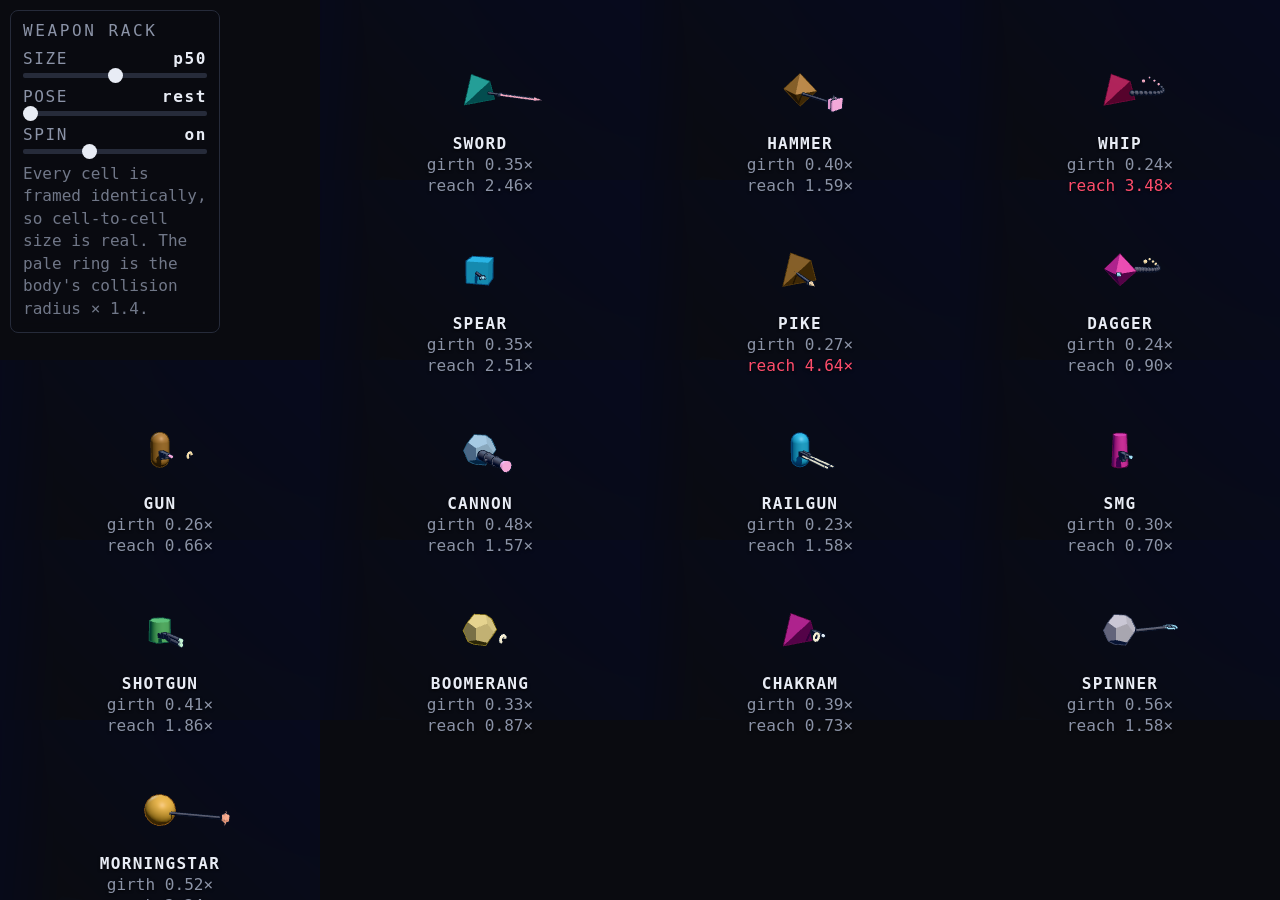
==== commit 33f63008: "Build from denoms@a885379" ====
--- a/rack.html
+++ b/rack.html
@@ -5,9 +5,9 @@
     <meta name="viewport" content="width=device-width, initial-scale=1.0, viewport-fit=cover" />
     <meta name="theme-color" content="#0a0b10" />
     <title>Denoms — Weapon Rack</title>
-    <script type="module" crossorigin src="./assets/rack-B393J9ox.js"></script>
-    <link rel="modulepreload" crossorigin href="./assets/fighterView-CPpxsj11.js">
-    <link rel="stylesheet" crossorigin href="./assets/fighterView-DigSltS1.css">
+    <script type="module" crossorigin src="./assets/rack-DjlyiVAp.js"></script>
+    <link rel="modulepreload" crossorigin href="./assets/fighterView-DpcbczQp.js">
+    <link rel="stylesheet" crossorigin href="./assets/fighterView-BENVlAeR.css">
   </head>
   <body class="rack-body">
     <canvas id="rack-stage"></canvas>
--- a/assets/fighterView-BENVlAeR.css
+++ b/assets/fighterView-BENVlAeR.css
@@ -0,0 +1 @@
+:root{--m-tap:.12s;--m-move:.3s;--m-beat:.52s;--m-tell:.78s;--e-out:cubic-bezier(.16, 1, .3, 1);--e-in:cubic-bezier(.5, 0, .9, .4);--e-move:cubic-bezier(.4, 0, .2, 1);--e-pop:cubic-bezier(.34, 1.4, .64, 1);--ui-max:760px;--bg:#0a0b10;--ink:#e8ecf5;--dim:#8b93a7;--line:#262b3a;--a:#56c8ff;--b:#ff7a59;--danger:#ff4d6d;--safe-t:env(safe-area-inset-top,0px);--safe-b:env(safe-area-inset-bottom,0px);--t-micro:clamp(12px, .45vw + 10.3px, 21px);--t-small:clamp(13px, .55vw + 11.1px, 24px);--t-body:clamp(15px, .65vw + 12.6px, 28px);--t-name:clamp(20px, .95vw + 16.4px, 41px);--t-clock:clamp(17px, .8vw + 14px, 35px)}*{box-sizing:border-box;margin:0;padding:0}html,body,#app{background:var(--bg);width:100%;height:100%;color:var(--ink);-webkit-font-smoothing:antialiased;overscroll-behavior:none;touch-action:manipulation;font-family:ui-monospace,SF Mono,Menlo,Consolas,monospace;overflow:hidden}#stage{width:100%;height:100%;display:block}.hidden{display:none!important}#hud{top:calc(var(--safe-t) + 10px);pointer-events:none;grid-template-columns:minmax(0,1fr) minmax(0,1fr);grid-template-areas:"clock clock""a b";align-items:start;gap:8px 14px;padding:0 14px;display:grid;position:absolute;left:0;right:0}.fighter-bar[data-side=a]{grid-area:a}.fighter-bar[data-side=b]{grid-area:b}.clock{grid-area:clock;justify-self:center}.fighter-bar .row{flex-direction:column;align-items:flex-start;gap:1px;width:100%;min-width:0;margin-bottom:6px;display:flex}.fighter-bar .name,.fighter-bar .weapon{max-width:100%}.fighter-bar[data-side=b] .row{align-items:flex-end}.fighter-bar .name{font-size:var(--t-name);letter-spacing:.04em;white-space:nowrap;text-overflow:ellipsis;font-weight:700;overflow:hidden}.fighter-bar .weapon{font-size:var(--t-micro);color:var(--dim);letter-spacing:.06em;text-transform:uppercase;white-space:nowrap;text-overflow:ellipsis;overflow:hidden}.track{border:1px solid var(--line);background:#171a25;border-radius:2px;height:clamp(11px,.55vh + 7px,20px);overflow:hidden}.track+.track{height:clamp(6px,.3vh + 4px,11px);margin-top:4px}.track i{transform-origin:0;width:100%;height:100%;transition:transform var(--m-tap) linear;display:block}.fighter-bar[data-side=b] .track i{transform-origin:100%}.track.hp i{background:linear-gradient(90deg,#3ddc97,#7ef0bb)}.track.hp.low i{background:linear-gradient(90deg,#ff4d6d,#ff8fa3)}.track.poise i{background:#6f7ea8}.track.poise.broken i{background:var(--danger)}.clock{font-size:var(--t-clock);color:var(--dim);letter-spacing:.1em;font-variant-numeric:tabular-nums}.fighter-bar .elo{color:var(--dim);font-weight:700;font-size:var(--t-small);letter-spacing:.08em;font-variant-numeric:tabular-nums;white-space:nowrap;text-overflow:ellipsis;margin-bottom:3px;overflow:hidden}.fighter-bar[data-side=b] .elo{text-align:right}#hud.preview .track,#hud.preview .clock{visibility:hidden}#hud.preview .fighter-bar{animation:hud-arrive var(--m-tell) var(--e-out) both}#hud.preview .fighter-bar[data-side=b]{animation-delay:.16s}@keyframes hud-arrive{0%{opacity:0;transform:translateY(-8px)}to{opacity:1;transform:none}}@media (prefers-reduced-motion:reduce){#hud.preview .fighter-bar{animation:none}}.fighter-bar .fb-radar{filter:drop-shadow(0 1px 6px #000c);width:100%;max-width:clamp(132px,11vw,260px);margin-top:2px}.fighter-bar[data-side=b] .fb-radar{margin-left:auto}@media (height<=520px){.fighter-bar .fb-radar{display:none}}#banner{pointer-events:none;text-align:center;flex-direction:column;justify-content:center;align-items:center;gap:6px;display:flex;position:absolute;inset:0}#banner .who{letter-spacing:.06em;font-size:38px;font-weight:800}#banner .how{font-size:var(--t-small);color:var(--dim);letter-spacing:.22em;text-transform:uppercase}#setup{padding:24px 24px calc(24px + var(--safe-b));background:radial-gradient(120% 80% at 50% 0,#1418279e 0%,#0a0b10d6 70%);flex-direction:column;justify-content:safe center;align-items:center;gap:12px;display:flex;position:absolute;inset:0;overflow-y:auto}#setup>*{width:100%;max-width:var(--ui-max)}#setup h1{font-size:var(--t-name);letter-spacing:.3em;text-align:center;font-weight:800}.tagline{text-align:center;font-size:var(--t-small);color:var(--dim);letter-spacing:.16em;text-transform:uppercase;margin-top:-8px;margin-bottom:10px}#setup label{flex-direction:column;gap:6px;display:flex}#setup label span{font-size:var(--t-micro);color:var(--dim);letter-spacing:.18em;text-transform:uppercase}#setup input{width:100%;font:inherit;letter-spacing:.1em;color:var(--ink);border:1px solid var(--line);background:#12151f;border-radius:8px;padding:13px 14px;font-size:19px}#setup input:focus{border-color:var(--a);outline:none}button{font:inherit;font-size:var(--t-body);letter-spacing:.2em;background:var(--ink);color:#0a0b10;cursor:pointer;border:1px solid #0000;border-radius:8px;min-height:48px;padding:.95em 1.1em;font-weight:700}button:active{transform:translateY(1px)}button.ghost{color:var(--dim);border-color:var(--line);font-size:var(--t-body);background:0 0;padding:.85em 1.1em}.note{font-size:var(--t-small);color:var(--dim);text-align:center;margin-top:4px;line-height:1.6}#endbar{width:min(var(--ui-max), calc(100% - 48px));left:50%;bottom:calc(24px + var(--safe-b));opacity:0;animation:rise var(--m-beat) var(--m-tell) var(--e-out) forwards;gap:8px;display:flex;position:absolute;transform:translate(-50%)}#endbar #again{flex:1}#endbar #share{flex:none}#endbar #continue{flex:0 clamp(220px,32vw,380px);margin-inline:auto}@keyframes rise{0%{opacity:0;transform:translateY(8px)}to{opacity:1;transform:none}}.fighter-bar{font:inherit;color:inherit;text-align:left;pointer-events:auto;cursor:pointer;background:0 0;border:0;width:100%;padding:0;display:block}.fighter-bar:active{transform:none}#sheet{border:1px solid var(--line);max-width:640px;max-height:74%;animation:sheetUp var(--m-tap) var(--e-out);z-index:20;background:#0a0c13f7;border-bottom:0;border-radius:12px 12px 0 0;flex-direction:column;margin-inline:auto;display:flex;position:absolute;bottom:0;left:0;right:0;box-shadow:0 -18px 40px #0009}@keyframes sheetUp{0%{opacity:0;transform:translateY(14px)}to{opacity:1;transform:none}}.sheet-head{border-bottom:1px solid var(--line);flex:none;justify-content:space-between;align-items:center;gap:12px;padding:13px 16px;display:flex}#sheet-title{font-size:var(--t-name);letter-spacing:.1em;white-space:nowrap;text-overflow:ellipsis;font-weight:700;overflow:hidden}#sheet-close{border:1px solid var(--line);color:var(--dim);font-size:var(--t-micro);letter-spacing:.16em;background:0 0;border-radius:5px;flex:none;padding:7px 11px}#sheet-body{overscroll-behavior:contain;-webkit-overflow-scrolling:touch;padding:4px 16px calc(20px + var(--safe-b));overflow:hidden auto}.gsec{border-bottom:1px solid #171a25;min-width:0;padding:12px 0}.gsec:last-child{border-bottom:0}.gsec h4{font-size:var(--t-micro);letter-spacing:.2em;text-transform:uppercase;color:var(--dim);margin-bottom:8px;font-weight:700}.gsub{color:#5f6880;letter-spacing:.08em;text-transform:none;margin-left:6px;font-weight:400}.grow{font-size:var(--t-body);grid-template-columns:1fr auto;align-items:baseline;column-gap:10px;min-width:0;padding:6px 0;display:grid}.glabel{color:var(--dim);overflow-wrap:anywhere;min-width:0}.gval{font-variant-numeric:tabular-nums;text-align:right;font-weight:700}.ghint{color:#565f75;font-size:var(--t-small);overflow-wrap:anywhere;grid-column:1/-1;margin-top:1px;line-height:1.45}.gnone,.gnote{font-size:var(--t-small);color:#565f75;padding:3px 0;line-height:1.5}.gene{padding:5px 0}.gene-head{font-size:var(--t-body);align-items:baseline;gap:9px;min-width:0;margin-bottom:5px;display:flex}.gene-head b{text-transform:uppercase;letter-spacing:.1em;font-size:var(--t-small);flex:none}.gene-pts{font-variant-numeric:tabular-nums;font-weight:700}.gene-pct{color:var(--dim);font-variant-numeric:tabular-nums;margin-left:auto}.gbar{border:1px solid var(--line);background:#171a25;border-radius:2px;height:8px;display:block;overflow:hidden}.gbar i{background:linear-gradient(90deg,#4d6bd8,#8ea6dd);height:100%;display:block}.gene-feeds{font-size:var(--t-micro);color:#4e566b;letter-spacing:.02em;margin-top:3px}.peek{gap:8px;display:flex}.peek button{flex:1}.model-stage{aspect-ratio:4/3;border:1px solid var(--line);background:radial-gradient(120% 90% at 50% 108%,#4e68be4d,#0000 62%),linear-gradient(#0d1018,#070910);border-radius:6px;max-height:42vh;margin:2px auto 8px;position:relative;overflow:hidden}.model-canvas{width:100%;height:100%;display:block}@media (height<=520px){.model-stage{max-height:30vh}}.radar-wrap{max-width:330px;margin:2px auto 10px}.radar{width:100%;height:auto;display:block}.radar .rd-ring{fill:none;stroke:#1e2331;stroke-width:1px}.radar .rd-outer{stroke:var(--line)}.radar .rd-spoke{stroke:#1e2331;stroke-width:1px}.radar .rd-arrow{fill:#303649}.radar .rd-shape{fill:var(--rd);fill-opacity:.26;stroke:var(--rd);stroke-width:2px;stroke-linejoin:round;transform-box:view-box;transform-origin:50%;animation:rdGrow var(--m-beat) var(--e-out) both}.radar .rd-dot{fill:var(--rd-rim);stroke:var(--bg);stroke-width:1.4px;transform-box:view-box;transform-origin:50%;animation:rdPop var(--m-move) var(--e-out) both}@keyframes rdGrow{0%{opacity:0;transform:scale(.12)}to{opacity:1;transform:scale(1)}}@keyframes rdPop{0%{opacity:0;transform:scale(.4)}to{opacity:1;transform:scale(1)}}.radar .rd-ax{fill:var(--dim);letter-spacing:.12em;font-family:inherit;font-size:11px;font-weight:700}.radar .rd-val{fill:var(--ink);font-variant-numeric:tabular-nums;font-family:inherit;font-size:12px;font-weight:700}.radar.rd-mini{opacity:.82}.radar.rd-mini .rd-ax{letter-spacing:.06em;font-size:15px}.radar.rd-mini .rd-shape{stroke-width:3.2px;fill-opacity:.3}.radar.rd-mini .rd-ring,.radar.rd-mini .rd-spoke{stroke-width:1.6px}.radar.rd-compact .rd-ax{letter-spacing:.1em;font-size:13px}.radar.rd-compact .rd-val{font-size:14px}.radar.rd-compact .rd-shape{fill-opacity:.32;stroke-width:2.6px}@media (prefers-reduced-motion:reduce){.radar .rd-shape,.radar .rd-dot{animation:none}}#intro{pointer-events:none;z-index:15;position:absolute;inset:0}#intro-card{left:24px;right:24px;bottom:calc(16% + var(--safe-b));text-align:center;animation:cardIn var(--m-move) var(--e-out);position:absolute}@keyframes cardIn{0%{opacity:0;transform:translateY(14px)}to{opacity:1;transform:none}}#intro-card .ic-name{letter-spacing:.1em;text-shadow:0 2px 14px #000000e6;font-size:34px;font-weight:800}#intro-card .ic-line{background:linear-gradient(90deg, transparent, var(--line) 22%, var(--line) 78%, transparent);height:1px;margin:9px 0}#intro-card .ic-meta{font-size:var(--t-small);letter-spacing:.14em;text-transform:uppercase;color:var(--dim)}#intro-card .ic-elo{font-size:var(--t-body);letter-spacing:.16em;font-variant-numeric:tabular-nums;color:var(--ink);text-shadow:0 2px 10px #000000e6;margin-top:7px;font-weight:700}#intro-card .ic-radar{filter:drop-shadow(0 2px 10px #000000d9);width:min(70vw,250px);margin:6px auto 0}#intro-count{letter-spacing:.02em;text-shadow:0 6px 40px #000000f2;justify-content:center;align-items:center;font-size:140px;font-weight:800;display:flex;position:absolute;inset:0}#intro-count.tick{animation:countPop var(--m-tell) var(--e-out)}@keyframes countPop{0%{opacity:0;transform:scale(2.1)}22%{opacity:1;transform:scale(1)}to{opacity:.55;transform:scale(.94)}}#intro-count.go{color:#7ef0bb;animation:goPop var(--m-beat) var(--e-out);font-size:104px}@keyframes goPop{0%{opacity:0;transform:scale(.5)}30%{opacity:1;transform:scale(1.18)}to{opacity:0;transform:scale(1.5)}}#audio-btn{bottom:calc(var(--safe-b) + 10px);z-index:30;border:1px solid var(--line);color:var(--dim);font-size:var(--t-micro);letter-spacing:.14em;background:#0a0c13cc;border-radius:6px;padding:8px 10px;position:absolute;left:10px}#audio-panel{bottom:calc(var(--safe-b) + 52px);z-index:30;border:1px solid var(--line);background:#0a0c13f7;border-radius:8px;flex-direction:column;gap:12px;width:clamp(230px,24vw,360px);max-width:calc(100vw - 20px);padding:12px 14px;display:flex;position:absolute;left:10px;box-shadow:0 12px 30px #0009}.vol{flex-direction:column;gap:7px;display:flex}.vol span{font-size:var(--t-micro);letter-spacing:.18em;color:var(--dim);justify-content:space-between;display:flex}.vol b{color:var(--ink);font-variant-numeric:tabular-nums}.vol input[type=range]{appearance:none;background:var(--line);border-radius:2px;outline:none;width:100%;height:5px}.vol input[type=range]::-webkit-slider-thumb{appearance:none;background:var(--ink);cursor:pointer;border-radius:50%;width:15px;height:15px}.vol input[type=range]::-moz-range-thumb{background:var(--ink);cursor:pointer;border:0;border-radius:50%;width:15px;height:15px}.rack-body{background:var(--bg);width:100%;height:100%;color:var(--ink);font-family:ui-monospace,SF Mono,Menlo,Consolas,monospace;overflow:hidden}#rack-stage{width:100%;height:100%;display:block;position:fixed;inset:0}#rack-labels{pointer-events:none;position:fixed;inset:0}.rack-label{font-size:var(--t-micro);text-shadow:0 1px 3px #000000e6;flex-direction:column;align-items:center;gap:1px;line-height:1.25;display:flex;position:absolute}.rack-label b{color:var(--ink);letter-spacing:.08em;text-transform:uppercase}.rl-num{color:var(--dim);font-variant-numeric:tabular-nums}.rl-num.over{color:var(--danger)}#rack-controls{top:calc(10px + var(--safe-t));border:1px solid var(--line);-webkit-backdrop-filter:blur(6px);backdrop-filter:blur(6px);background:#0a0b10e0;border-radius:8px;flex-direction:column;gap:9px;width:210px;padding:10px 12px 12px;display:flex;position:fixed;left:10px}.rc-title{font-size:var(--t-micro);letter-spacing:.16em;color:var(--dim)}.rc{flex-direction:column;gap:5px;display:flex}.rc span{font-size:var(--t-micro);letter-spacing:.1em;color:var(--dim);justify-content:space-between;display:flex}.rc b{color:var(--ink);font-variant-numeric:tabular-nums}.rc input[type=range]{appearance:none;background:var(--line);border-radius:2px;outline:none;width:100%;height:5px}.rc input[type=range]::-webkit-slider-thumb{appearance:none;background:var(--ink);cursor:pointer;border-radius:50%;width:15px;height:15px}.rc input[type=range]::-moz-range-thumb{background:var(--ink);cursor:pointer;border:0;border-radius:50%;width:15px;height:15px}.rc-note{font-size:var(--t-micro);color:var(--dim);opacity:.8;line-height:1.4}#loading{z-index:40;padding:28px 24px calc(28px + var(--safe-b));background:radial-gradient(120% 80% at 50% 0,#1418279e 0%,#0a0b10d6 70%);flex-direction:column;justify-content:center;align-items:center;gap:18px;display:flex;position:absolute;inset:0}#loading h1{letter-spacing:.3em;text-align:center;font-size:34px;font-weight:800}.load-track{background:var(--line);width:min(320px,68vw);height:3px;overflow:hidden}.load-track>i{background:var(--a);width:0%;height:100%;transition:width var(--m-tap) var(--e-out);display:block}#load-status{font-size:var(--t-micro);letter-spacing:.22em;color:var(--dim)}#load-warn{font-size:var(--t-small);letter-spacing:.06em;color:var(--danger);text-align:center;max-width:34ch;line-height:1.5}#loading.failed .load-track>i{background:var(--danger)}#lobby{z-index:5;padding:calc(18px + var(--safe-t)) 20px calc(24px + var(--safe-b));background:radial-gradient(120% 80% at 50% 0,#1418279e 0%,#0a0b10d6 70%);position:absolute;inset:0;overflow-y:auto}.lb-head{justify-content:space-between;align-items:center;margin-bottom:10px;display:flex}.lb-head h2{letter-spacing:.24em;font-size:22px;font-weight:800}.lb-head button{font-size:var(--t-micro);padding:9px 13px}.lb-note{font-size:var(--t-small);color:var(--dim);margin-bottom:14px;line-height:1.6}.lb-join{gap:8px;margin-bottom:14px;display:flex}.lb-join input{min-width:0;font:inherit;letter-spacing:.1em;color:var(--ink);border:1px solid var(--line);background:#12151f;border-radius:8px;flex:1;padding:12px 13px;font-size:17px}.lb-join input:focus{border-color:var(--a);outline:none}.lb-join button{flex:none;padding:12px 20px}.lb-h{font-size:var(--t-micro);letter-spacing:.2em;color:var(--dim);text-transform:uppercase;margin:18px 0 8px}.lb-sub{color:var(--line);letter-spacing:.14em}.lb-list{flex-direction:column;gap:4px;display:flex}.lb-row{border:1px solid var(--line);font-size:var(--t-small);background:#10131c;border-radius:6px;align-items:baseline;gap:10px;padding:9px 11px;display:flex}button.lb-row{text-align:left;letter-spacing:normal;width:100%;color:var(--ink);cursor:pointer;font-weight:400}button.lb-row:hover{border-color:var(--a)}.lb-row .who{text-overflow:ellipsis;white-space:nowrap;flex:1;min-width:0;overflow:hidden}.lb-row .num{font-variant-numeric:tabular-nums;color:var(--dim)}.lb-row .elo{font-variant-numeric:tabular-nums;font-weight:700}.lb-row .up{color:#3ddc97}.lb-row .down{color:var(--danger)}.lb-row .rank{color:var(--dim);min-width:2.2em}.lb-empty{color:var(--dim);font-size:var(--t-small);padding:10px 2px}#lobby-result{border:1px solid var(--line);border-radius:8px;margin-bottom:4px;padding:12px;display:none}#lobby-result.show{display:block}#lobby-result .lr-head{font-size:var(--t-body);margin-bottom:8px;font-weight:700}#lobby-result .lr-line{font-size:var(--t-small);color:var(--dim);margin-bottom:8px}#lobby-clear{width:100%;margin-top:20px}#tourney{z-index:6;padding:calc(18px + var(--safe-t)) 20px calc(24px + var(--safe-b));background:radial-gradient(120% 80% at 50% 0,#1418279e 0%,#0a0b10d6 70%);position:absolute;inset:0;overflow-y:auto}#tourney-stage{margin-top:6px}.tw-bracket{scroll-snap-type:x proximity;justify-content:safe center;align-items:stretch;gap:30px;padding-bottom:8px;display:flex;position:relative;overflow-x:auto}.tw-lines{pointer-events:none;z-index:0;filter:drop-shadow(0 1px 2px #000000d9);position:absolute;inset:0;overflow:visible}.tw-lines .l{fill:none;stroke:#5c6683;stroke-width:2px;stroke-linecap:round;opacity:.6;transition:opacity var(--m-move) var(--e-out)}.tw-lines .l.settled{animation:none!important}.tw-lines .l.lit{opacity:1;stroke:#aab5cd;stroke-width:2.5px;animation:tw-draw var(--m-beat) var(--e-out) both}@keyframes tw-draw{0%{stroke-dasharray:1 1;stroke-dashoffset:1px}to{stroke-dasharray:1 1;stroke-dashoffset:0}}.tw-lines .l.mine.lit{stroke:var(--a);stroke-width:2.5px}.tw-round{z-index:1;scroll-snap-align:start;flex-direction:column;flex:none;width:clamp(254px,25vw,340px);display:flex;position:relative}.tw-col{flex-direction:column;flex:1;justify-content:space-around;gap:10px;display:flex}.tw-round h4{font-size:var(--t-small);letter-spacing:.18em;color:var(--dim);margin-bottom:8px;font-weight:700}.tw-match{min-height:calc((var(--t-body) + var(--t-small)) * 1.5 + var(--t-micro) + 26px);border:1px solid var(--line);font-size:var(--t-small);background:linear-gradient(#141926 0%,#10131c 100%);border-radius:9px;flex-direction:column;justify-content:center;gap:2px;padding:7px 9px;display:flex;position:relative;box-shadow:inset 0 1px #ffffff08}.tw-f{--c:var(--dim);min-width:0;color:var(--dim);border-radius:5px;align-items:center;gap:7px;padding:3px 4px 3px 7px;display:flex;position:relative}.tw-f:before{content:"";background:var(--c);opacity:.75;border-radius:2px;width:3px;position:absolute;top:3px;bottom:3px;left:0}.tw-f.landed{animation:deal-in var(--m-beat) var(--e-pop) both}.tw-f.landed:before{animation:deal-stripe var(--m-beat) var(--e-pop) both}.tw-f.landed .who b{animation:deal-name var(--m-beat) var(--e-out) both}@keyframes deal-in{0%{opacity:0;transform:translate(-14px)}60%{opacity:1}to{opacity:1;transform:none}}@keyframes deal-stripe{0%{opacity:0;box-shadow:none;transform:scaleY(.2)}45%{opacity:1;box-shadow:0 0 10px 1px var(--c);transform:scaleY(1.35)}to{opacity:.75;box-shadow:none;transform:scaleY(1)}}@keyframes deal-name{0%{color:var(--c);letter-spacing:.22em;opacity:.35}to{color:var(--ink);letter-spacing:normal;opacity:1}}.tw-f .gl{color:var(--c);cursor:pointer;transition:background var(--m-tap), transform var(--m-tap);border-radius:5px;flex:none;margin:-3px;padding:3px;display:flex}.tw-f .gl:hover,.tw-f .gl:focus-visible{background:color-mix(in srgb, var(--c) 22%, transparent);outline:none;transform:scale(1.18)}.tw-f .gl:focus-visible{box-shadow:0 0 0 2px var(--c)}.tw-f.blank .gl,.tw-f.empty .gl{cursor:default}.tw-f.blank .gl:hover,.tw-f.empty .gl:hover{background:0 0;transform:none}.tw-f .glyph{width:calc(var(--t-body) * 1.25);height:calc(var(--t-body) * 1.25);display:block}.tw-f .who{flex-direction:column;flex:1;gap:1px;min-width:0;display:flex}.tw-f .who b{font-weight:600;font-size:var(--t-body);letter-spacing:.02em;text-overflow:ellipsis;white-space:nowrap;overflow:hidden}.tw-f .who em{font-style:normal;font-size:var(--t-small);color:var(--dim);opacity:.85;text-overflow:ellipsis;white-space:nowrap;overflow:hidden}.tw-f .tail{font-variant-numeric:tabular-nums;flex-direction:column;flex:none;align-items:flex-end;gap:1px;display:flex}.tw-f .tail .elo{font-size:var(--t-small);color:var(--dim);font-weight:600}.tw-f .tail .secs{font-size:var(--t-small);color:var(--c);opacity:.9}.tw-f.win{color:var(--ink);background-image:linear-gradient(90deg, color-mix(in srgb, var(--c) 20%, transparent) 0%, color-mix(in srgb, var(--c) 9%, transparent) 100%);background-repeat:no-repeat;background-size:100% 100%}.tw-f.win .who b{font-weight:700}.tw-f.win .who em{opacity:1}.tw-f.win:before{opacity:1;box-shadow:0 0 8px var(--c)}.tw-f.blank,.tw-f.empty{color:var(--line)}.tw-f.blank .gl{color:var(--line);font-weight:700}.tw-f.blank:before,.tw-f.empty:before{background:var(--line);opacity:.4}.tw-vs{font-size:var(--t-micro);letter-spacing:.16em;color:var(--line);align-self:center;margin:1px 0;line-height:1}.tw-match.you{border-color:var(--a);box-shadow:0 0 0 1px var(--a) inset}.tw-match.pending{opacity:.72;border-style:dashed}.tw-cue.cued{opacity:1;border-style:solid;border-color:color-mix(in srgb, var(--a) 60%, var(--line));box-shadow:0 0 0 1px color-mix(in srgb, var(--a) 40%, transparent), 0 6px 22px #00000080;animation:1.9s ease-in-out infinite tw-wait}@property --tw-spin{syntax:"<angle>";inherits:false;initial-value:0deg}.tw-cue.onair,.tw-cue.cued{opacity:1;border-style:solid}.tw-cue.onair{border-color:color-mix(in srgb, var(--a) 55%, var(--line));box-shadow:0 0 20px color-mix(in srgb, var(--a) 20%, transparent), 0 6px 22px #00000080}.tw-cue.onair:before,.tw-cue.cued:before{content:"";background:conic-gradient(from var(--tw-spin,0deg), transparent 0deg, color-mix(in srgb, var(--a) 22%, transparent) 44deg, var(--a) 80deg, #e4f6ff 94deg, var(--a) 108deg, color-mix(in srgb, var(--a) 22%, transparent) 150deg, transparent 196deg, transparent 360deg);-webkit-mask-composite:xor;pointer-events:none;border-radius:12px;padding:2px;animation:2.8s linear infinite tw-onair-spin;position:absolute;inset:-3px;-webkit-mask-image:linear-gradient(#000 0 0),linear-gradient(#000 0 0);mask-image:linear-gradient(#000 0 0),linear-gradient(#000 0 0);-webkit-mask-position:0 0,0 0;mask-position:0 0,0 0;-webkit-mask-size:auto,auto;mask-size:auto,auto;-webkit-mask-repeat:repeat,repeat;mask-repeat:repeat,repeat;-webkit-mask-clip:content-box,border-box;mask-clip:content-box,border-box;-webkit-mask-origin:content-box,border-box;mask-origin:content-box,border-box;-webkit-mask-composite:xor;mask-composite:exclude;-webkit-mask-source-type:auto,auto;mask-mode:match-source,match-source}@keyframes tw-onair-spin{to{--tw-spin:360deg}}.tw-cue.cued:before{background:conic-gradient(from var(--tw-spin,0deg), #ff4d6d 0deg, #ff9f43 45deg, #ffe066 90deg, #4ade80 140deg, #38e8ff 190deg, #4d7bff 240deg, #b04dff 290deg, #ff4de1 330deg, #ff4d6d 360deg);filter:saturate(1.15);padding:2.5px;animation:4.2s linear infinite tw-onair-spin;inset:-4px}.tw-cue.cued{box-shadow:0 0 18px #ff78be2e,0 0 30px #50c8ff1f,0 6px 22px #00000080}@media (prefers-reduced-motion:reduce){.tw-cue.cued:before,.tw-cue.onair:before{animation:none}}.tw-cue.onair:not(.charging):after{content:attr(data-onair);background:var(--a);color:#04121b;font-size:calc(var(--t-micro) * .88);letter-spacing:.14em;white-space:nowrap;border-radius:999px;padding:1px 7px;font-weight:700;position:absolute;top:-8px;left:11px}.tw-match.charging{animation:tw-charge 1.6s var(--e-in) both}.tw-match.charging:after{content:"";background:var(--a);transform-origin:0;height:2px;animation:1.6s linear both tw-charge-bar;position:absolute;bottom:-1px;left:0;right:0}.tw-match.charging .tw-vs{animation:tw-vs-rush 1.6s var(--e-in) both}@keyframes tw-charge{0%{border-color:color-mix(in srgb, var(--a) 60%, var(--line));transform:scale(1)}85%{border-color:var(--a);transform:scale(1.02)}to{border-color:var(--a);transform:scale(1.02)}}@keyframes tw-charge-bar{0%{transform:scaleX(0)}to{transform:scaleX(1)}}@keyframes tw-vs-rush{0%{opacity:.35;letter-spacing:.16em}to{opacity:1;letter-spacing:.5em}}.tw-match.pending .tw-vs{color:var(--dim)}.tw-cue.cued .tw-vs{color:var(--a);animation:1.9s ease-in-out infinite tw-vs-pulse}@keyframes tw-wait{0%,to{border-color:var(--line)}50%{border-color:color-mix(in srgb, var(--a) 45%, var(--line))}}@keyframes tw-vs-pulse{0%,to{opacity:.35}50%{opacity:1}}.tw-match.landed{animation:tw-land var(--m-beat) var(--e-out) both}@keyframes tw-land{0%{box-shadow:0 0 0 3px color-mix(in srgb, var(--a) 55%, transparent);transform:scale(1.02)}30%{transform:scale(1.05)}to{transform:scale(1);box-shadow:inset 0 1px #ffffff08}}.tw-match.landed .tw-f.win{animation:tw-win var(--m-beat) var(--e-out) both;animation-delay:90ms}@keyframes tw-win{0%{opacity:.55;background-size:0% 100%}to{opacity:1;background-size:100% 100%}}.tw-match.landed .tw-f:not(.win):not(.empty){animation:tw-lose var(--m-beat) var(--e-out) both}@keyframes tw-lose{0%{opacity:1}to{opacity:.55}}.tw-match.landed .tw-f.win .secs{animation:tw-secs var(--m-move) var(--e-out) both;animation-delay:.32s}@keyframes tw-secs{0%{opacity:0;transform:translateY(-3px)}to{opacity:1;transform:none}}@media (prefers-reduced-motion:reduce){.tw-cue.cued,.tw-cue.cued .tw-vs,.tw-match.charging,.tw-match.charging:after,.tw-match.charging .tw-vs,.tw-match.landed,.tw-match.landed .tw-f.win,.tw-match.landed .tw-f:not(.win):not(.empty),.tw-match.landed .tw-f.win .secs,.tw-lines .l.lit{animation:none}}.tw-match.hidden-match{background:#0d1017}.tw-match.bye{opacity:.4}.tw-champ{width:clamp(236px,22vw,310px)}.tw-match.crown{min-height:calc((var(--t-body) + var(--t-small)) * 1.5 + var(--t-micro) + 26px);border-color:color-mix(in srgb, var(--gold,#ffd166) 55%, var(--line));background:linear-gradient(#1d1c15 0%,#12131a 100%)}.tw-match.crown.hidden-match{border-color:var(--line);background:#0d1017}.tw-actions{flex-direction:column;gap:8px;margin-top:16px;display:flex}.tw-actions button{width:100%}@media (width>=900px){.tw-actions{z-index:8;border:1px solid var(--line);-webkit-backdrop-filter:blur(8px);backdrop-filter:blur(8px);background:#0c0f16eb;border-radius:12px;width:min(340px,28vw);margin-top:0;padding:14px;position:fixed;bottom:24px;right:24px;box-shadow:0 12px 40px #0009}}.tw-bracket{cursor:grab;-webkit-user-select:none;user-select:none}.tw-bracket.dragging{cursor:grabbing}.tw-bracket.dragging .tw-match{pointer-events:none}#wrapup{left:50%;top:calc(58px + var(--safe-t));z-index:7;border:1px solid var(--line);-webkit-backdrop-filter:blur(7px);backdrop-filter:blur(7px);width:min(440px,100vw - 32px);animation:wu-in var(--m-move) var(--e-out) both;background:#0a0c12d1;border-radius:14px;padding:12px 14px 10px;position:absolute;transform:translate(-50%);box-shadow:0 10px 34px #00000080}@keyframes wu-in{0%{opacity:0;transform:translate(-50%,12px)}to{opacity:1;transform:translate(-50%)}}.wu-head{font-size:var(--t-micro);letter-spacing:.18em;color:var(--dim);margin-bottom:8px}.wu-row{--c:var(--dim);color:var(--c);border-radius:8px;align-items:center;gap:8px;padding:5px 7px;display:flex}.wu-row.win{background:color-mix(in srgb, var(--c) 13%, transparent);box-shadow:inset 2px 0 0 var(--c)}.wu-row .glyph{width:var(--t-body);height:var(--t-body);display:block}.wu-row b{text-overflow:ellipsis;white-space:nowrap;min-width:0;font-size:var(--t-small);color:var(--ink);flex:1;overflow:hidden}.wu-tag{font-size:var(--t-micro);letter-spacing:.16em;color:var(--c)}.wu-elo{font-variant-numeric:tabular-nums;font-size:var(--t-small);color:var(--ink);align-items:baseline;gap:6px;display:flex}.wu-elo em{font-style:normal;font-size:var(--t-micro);text-align:right;min-width:3ch}.wu-elo em.up{color:#7fe0a6}.wu-elo em.down{color:#ff8f8f}.wu-elo em.flat{color:var(--dim)}.wu-next{font-size:var(--t-micro);letter-spacing:.16em;color:var(--dim);text-align:center;border-top:1px solid #ffffff12;margin-top:9px;padding-top:8px}.wu-next span{color:var(--ink);font-variant-numeric:tabular-nums}.tw-result{border:1px solid var(--line);text-align:center;border-radius:8px;margin-top:12px;padding:14px}.tw-result .place{letter-spacing:.06em;font-size:30px;font-weight:800}.tw-result .sub{font-size:var(--t-small);color:var(--dim);margin-top:4px}.tw-result .swing{font-size:var(--t-body);font-variant-numeric:tabular-nums;margin-top:8px}.tw-result .swing.up{color:#3ddc97}.tw-result .swing.down{color:var(--danger)}button.tw-match{text-align:left;width:100%;min-height:0;font:inherit;font-size:var(--t-small);letter-spacing:normal;color:var(--ink);cursor:pointer;transition:border-color var(--m-tap), transform var(--m-tap), box-shadow var(--m-tap);padding:7px 9px;font-weight:400}button.tw-match:hover{border-color:var(--a);transform:translateY(-1px);box-shadow:0 4px 14px #00000073}button.tw-match:hover .tw-vs{color:var(--a)}button.tw-match.you:hover{border-color:var(--a)}#lobby>*,#tourney>:not(#tourney-stage){max-width:720px;margin-inline:auto}#tourney>.lb-head:not(#tourney-stage){top:calc(-1 * var(--safe-t));z-index:3;margin-inline:0;background:linear-gradient(#0a0b10f0 0% 70%,#0a0b1000 100%);gap:16px;max-width:none;margin-bottom:8px;padding:6px 0;position:sticky}#tourney>.lb-head:not(#tourney-stage) h2{font-size:var(--t-body);letter-spacing:.2em}#tourney>#tourney-actions{top:auto;bottom:calc(var(--safe-b) + 8px);z-index:3;pointer-events:none;justify-content:flex-end;max-width:none;margin-inline:0;display:flex;position:sticky}#tourney>#tourney-actions>*{pointer-events:auto}#tourney>#tq{max-width:720px;margin-inline:auto}#lobby>button,#tourney>button{width:100%;display:block}#tourney-stage{max-width:100%}#tourney-stage .tw-result{max-width:640px;margin-inline:auto}#builder{z-index:6;padding:calc(18px + var(--safe-t)) 20px calc(24px + var(--safe-b));background:radial-gradient(120% 80% at 50% 0,#1418279e 0%,#0a0b10d6 70%);position:absolute;inset:0;overflow-y:auto}#builder>*{max-width:720px;margin-inline:auto}#builder>button{width:100%;display:block}#build-form{gap:10px;margin:16px auto;display:grid}.bf-row{border:1px solid var(--line);background:#10131c;border-radius:9px;grid-template-columns:minmax(120px,34%) 1fr;align-items:center;gap:12px;padding:10px 12px;display:grid}.bf-row>label{font-size:var(--t-small);letter-spacing:.14em;color:var(--dim);text-transform:uppercase}.bf-row select{font:inherit;font-size:var(--t-body);color:var(--ink);border:1px solid var(--line);cursor:pointer;background:#0b0e15;border-radius:7px;width:100%;padding:.6em .7em}.bf-row select:focus-visible{outline:2px solid var(--a);outline-offset:1px}.bf-hint{font-size:var(--t-micro);color:var(--dim);grid-column:2;margin-top:-2px}#build-out{border:1px solid var(--line);text-align:center;background:#10131c;border-radius:10px;margin-top:14px;padding:16px}#build-out .serial{font-size:var(--t-name);letter-spacing:.16em;font-variant-numeric:tabular-nums;font-weight:800}#build-out .made{font-size:var(--t-small);color:var(--dim);margin-top:6px}#build-out .warn{color:var(--danger)}#build-out .bo-actions{flex-wrap:wrap;gap:8px;margin-top:14px;display:flex}#build-out .bo-actions button{flex:30%}#build-model{width:100%;height:clamp(160px,30vh,280px);margin-top:12px}#now-playing{border-top:1px solid var(--line);margin-top:10px;padding-top:10px}.np-head{flex-direction:column;gap:2px;display:flex}.np-label{font-size:var(--t-micro);letter-spacing:.18em;color:var(--dim)}.np-name{font-size:var(--t-body);font-weight:700}.np-vote{gap:8px;margin-top:8px;display:flex}.np-vote button,.tl-vote button{min-height:0;font-size:var(--t-micro);letter-spacing:.12em;color:var(--dim);border:1px solid var(--line);background:0 0;flex:1;padding:.45em .6em}.np-vote button.on,.tl-vote button.on{color:#0a0b10;background:var(--ink);border-color:var(--ink)}#track-list-btn{width:100%;margin-top:10px}#track-list{flex-direction:column;gap:2px;max-height:40vh;margin-top:8px;display:flex;overflow:hidden auto}.tl-row{align-items:center;gap:8px;padding:3px 0;display:flex}.tl-name{min-width:0;font-size:var(--t-small);white-space:nowrap;text-overflow:ellipsis;flex:auto;overflow:hidden}.tl-vote{flex:none;gap:4px;display:flex}.tl-vote button{min-width:4.4em;font-size:var(--t-micro);letter-spacing:.08em;flex:none;padding:2px 0;line-height:1.2}#wipe{z-index:40;pointer-events:none;background:linear-gradient(140deg, var(--a) 0%, #0a0b10 55%, var(--a) 100%);position:absolute;inset:0}#wipe.from{--wipe-ms:var(--m-beat)}#wipe.in{animation:wipe-in var(--wipe-ms,var(--m-move)) var(--e-move) both}#wipe.out{animation:wipe-out var(--wipe-ms,var(--m-move)) var(--e-move) both}#wipe.circle.in{animation-name:iris-in}#wipe.circle.out{animation-name:iris-out}@keyframes iris-in{0%{clip-path:circle(0%)}to{clip-path:circle(75%)}}@keyframes iris-out{0%{clip-path:circle(75%)}to{clip-path:circle(0%)}}#wipe.square.in{animation-name:box-in}#wipe.square.out{animation-name:box-out}@keyframes box-in{0%{clip-path:inset(50%)}to{clip-path:inset(0)}}@keyframes box-out{0%{clip-path:inset(0)}to{clip-path:inset(50%)}}#wipe.bar.in{animation-name:bar-in}#wipe.bar.out{animation-name:bar-out}@keyframes bar-in{0%{clip-path:polygon(-40% 0,0 0,-20% 100%,-60% 100%)}to{clip-path:polygon(-40% 0,160% 0,140% 100%,-60% 100%)}}@keyframes bar-out{0%{clip-path:polygon(-40% 0,160% 0,140% 100%,-60% 100%)}to{clip-path:polygon(140% 0,160% 0,160% 100%,120% 100%)}}#wipe.triangle.in{animation-name:tri-in}#wipe.triangle.out{animation-name:tri-out}@keyframes tri-in{0%{clip-path:polygon(50% 100%,50% 100%,50% 100%)}to{clip-path:polygon(50% -60%,160% 120%,-60% 120%)}}@keyframes tri-out{0%{clip-path:polygon(50% -60%,160% 120%,-60% 120%)}to{clip-path:polygon(50% 100%,50% 100%,50% 100%)}}#wipe.hex.in{animation-name:hex-in}#wipe.hex.out{animation-name:hex-out}@keyframes hex-in{0%{clip-path:polygon(50% 50%,50% 50%,50% 50%,50% 50%,50% 50%,50% 50%)}to{clip-path:polygon(25% -30%,75% -30%,130% 50%,75% 130%,25% 130%,-30% 50%)}}@keyframes hex-out{0%{clip-path:polygon(25% -30%,75% -30%,130% 50%,75% 130%,25% 130%,-30% 50%)}to{clip-path:polygon(50% 50%,50% 50%,50% 50%,50% 50%,50% 50%,50% 50%)}}@media (prefers-reduced-motion:reduce){#wipe.in,#wipe.out{animation-duration:1ms}}.pl-table{flex-direction:column;gap:4px;max-width:720px;margin:14px auto 0;display:flex}.pl-row{--c:var(--dim);border:1px solid var(--line);background:#10131c;border-radius:8px;align-items:center;gap:10px;padding:8px 10px;display:flex}.pl-row.you{border-color:var(--a);box-shadow:0 0 0 1px var(--a) inset}.pl-place{font-size:var(--t-body);font-variant-numeric:tabular-nums;color:var(--dim);flex:0 0 3.2em;font-weight:800}.pl-row.you .pl-place{color:var(--ink)}.pl-row .gl{color:var(--c)}.pl-who{flex-direction:column;flex:1;min-width:0;display:flex}.pl-who b{font-size:var(--t-small);text-overflow:ellipsis;white-space:nowrap;font-weight:600;overflow:hidden}.pl-who em{font-style:normal;font-size:var(--t-micro);color:var(--dim);text-overflow:ellipsis;white-space:nowrap;overflow:hidden}.pl-elo{font-variant-numeric:tabular-nums;flex-direction:column;flex:none;align-items:flex-end;display:flex}.pl-elo b{font-size:var(--t-small)}.pl-elo em{font-style:normal;font-size:var(--t-micro)}.pl-elo .up{color:#3ddc97}.pl-elo .down{color:var(--danger)}.pl-elo .flat{color:var(--dim)}.nm-row{border:1px solid var(--line);background:#10131c;border-radius:9px;flex-wrap:wrap;align-items:center;gap:8px;margin-bottom:10px;padding:10px 12px;display:flex}.nm-label{font-size:var(--t-micro);letter-spacing:.18em;color:var(--dim);flex:none}.nm-row input{min-width:0;font:inherit;font-size:var(--t-body);color:var(--ink);border:1px solid var(--line);background:#0b0e15;border-radius:7px;flex:10em;padding:.5em .6em}.nm-row button{flex:none;min-height:0;padding:.55em .9em}.nm-row.locked .nm-lock{font-size:var(--t-small);color:var(--dim)}.nm-why{font-size:var(--t-micro);color:var(--dim);flex:100%}.nm-why.bad{color:var(--danger)}.bf-stats{grid-template-columns:minmax(120px,34%) 1fr}.bf-sliders{flex-direction:column;gap:4px;display:flex}.bf-ax{align-items:center;gap:8px;display:flex}.bf-ax>span{font-size:var(--t-micro);color:var(--dim);letter-spacing:.1em;flex:0 0 4.5em}.bf-ax input[type=range]{flex:1;min-width:0}.lb-stale{font-size:var(--t-small);color:var(--dim);border-left:2px solid var(--line);margin-bottom:.6em;padding:.4em 0 .4em .7em}#perf{z-index:9999;color:#cfe3ff;pointer-events:none;white-space:nowrap;background:#06080edb;border:1px solid #2b3550;border-radius:6px;width:232px;padding:8px 10px;font:11px/1.5 ui-monospace,SFMono-Regular,Menlo,monospace;position:fixed;bottom:8px;left:8px}#perf .pf-row{justify-content:space-between;gap:10px;display:flex}#perf .pf-row b{color:#fff;font-variant-numeric:tabular-nums;font-weight:600}#perf .pf-keys{border-top:1px solid #2b3550;flex-wrap:wrap;gap:4px 8px;margin-top:6px;padding-top:6px;display:flex}#perf .pf-keys span{color:#7ef0a5}#perf .pf-keys span.off{color:#55607a;text-decoration:line-through}#perf .pf-hint{color:#55607a;margin-top:4px}.bc-status{font-size:var(--t-small);letter-spacing:.12em;text-transform:uppercase;color:var(--dim);border:1px solid var(--line);background:#0a0c14d1;border-radius:6px;flex-wrap:wrap;justify-content:center;align-items:center;gap:14px;padding:10px 14px;display:flex}.bc-status .bc-live{color:#ff4d5e;letter-spacing:.2em;font-weight:700}.bc-status .bc-line{color:var(--ink)}.bc-wait{text-align:center;color:var(--dim);font-size:var(--t-body);letter-spacing:.16em;text-transform:uppercase;padding:48px 24px}.bc-wait b{color:var(--ink);font-weight:700;display:block}.bc-wait em{max-width:46ch;font-style:normal;font-size:var(--t-small);letter-spacing:.02em;text-transform:none;color:var(--dim);margin:8px auto 0;display:block}.bc-wait code{font-size:var(--t-micro);letter-spacing:0;text-transform:none;color:color-mix(in srgb, var(--dim) 70%, transparent);word-break:break-all;margin-top:14px;display:block}.bf-row.bf-preview{display:block}.bf-row.bf-preview .model-stage{width:100%;min-height:180px;max-height:34vh;margin-bottom:6px}.tq-build{justify-content:center;align-items:center;gap:12px;margin-top:10px;display:flex}.tq-build .tq-or{color:var(--dim);font-size:var(--t-small);text-transform:uppercase;letter-spacing:.18em}.bc-status .bc-note{color:var(--dim);font-size:var(--t-micro);letter-spacing:.1em}#track-toast{left:10px;bottom:calc(var(--safe-b) + 58px);z-index:30;border:1px solid var(--line);font-size:var(--t-small);color:var(--ink);opacity:0;transition:opacity var(--m-move) var(--e-out), transform var(--m-move) var(--e-out);pointer-events:none;background:#0a0c13e0;border-radius:6px;align-items:center;gap:10px;padding:8px 12px;display:flex;position:absolute;transform:translateY(6px)}#track-toast.up{opacity:1;pointer-events:auto;transform:none}#track-toast .tt-label{color:var(--dim);font-size:var(--t-micro);letter-spacing:.18em;text-transform:uppercase}#track-toast .tt-name{font-weight:600}#track-toast button{font-size:var(--t-micro);letter-spacing:.12em;padding:3px 10px}#track-toast button.on{color:#3ddc97;border-color:#3ddc97}#track-toast button.nope.on,.tl-vote button.nope.on{color:#ff4d6d;border-color:#ff4d6d}.tl-vote button.on{color:#3ddc97;border-color:#3ddc97}#hud.pit .fighter-bar{display:none}#pit-roster{font-size:var(--t-small);pointer-events:none;z-index:3;flex-direction:column;gap:.34em;display:flex;position:absolute;top:3.6rem;left:1rem}#pit-roster.hidden{display:none}.pit-row{font-size:var(--t-small);letter-spacing:.04em;transition:opacity var(--m-move) var(--e-out);grid-template-columns:.8em 9.4em 9em 3.4em;align-items:center;gap:.55em;display:grid}.pit-swatch{border-radius:2px;width:.8em;height:.8em}.pit-dmg{text-align:right;font-variant-numeric:tabular-nums;color:var(--dim,#8b93a7);text-shadow:0 1px 2px #000000d9;font-size:1em}.pit-row.top .pit-dmg{color:#ffcf4d;font-weight:700}.pit-name{color:#e8ecf8;text-shadow:0 1px 2px #000000d9;text-overflow:ellipsis;white-space:nowrap;overflow:hidden}.pit-track{background:#ffffff29;border-radius:3px;height:.44em;overflow:hidden}.pit-track>i{transform-origin:0;height:100%;transition:transform var(--m-tap) linear;background:#6ee7a8;display:block}.pit-row.low .pit-track>i{background:#ff6b6b}.pit-row.gone{opacity:.32}.pit-row.gone .pit-name{text-decoration:line-through}.tw-col{perspective:1400px;perspective-origin:50% 40%}.tw-match.landed{animation:tw-flip var(--m-tell) var(--e-out) both;transform-style:preserve-3d;will-change:transform, filter}@keyframes tw-flip{0%{filter:brightness(.35)saturate(.4);box-shadow:0 0 0 1px color-mix(in srgb, var(--a) 30%, transparent);transform:perspective(1400px)rotateY(-104deg)rotateX(6deg)scale(.9)translateZ(-40px)}38%{filter:brightness(1.7)saturate(1.5);transform:perspective(1400px)rotateY(-24deg)rotateX(2deg)scale(1)translateZ(10px)}52%{filter:brightness(1.35)saturate(1.25);box-shadow:0 0 26px color-mix(in srgb, var(--a) 60%, transparent), 0 0 0 2px color-mix(in srgb, var(--a) 70%, transparent);transform:perspective(1400px)rotateY(6deg)scale(1.06)translateZ(22px)}72%{transform:perspective(1400px)rotateY(-3.5deg)scale(1.01)translateZ(6px)}88%{transform:perspective(1400px)rotateY(1.2deg)scale(1.002)}to{filter:none;transform:none;box-shadow:inset 0 1px #ffffff08}}.tw-sheen{border-radius:inherit;pointer-events:none;z-index:3;position:absolute;inset:0;overflow:hidden}.tw-sheen:before{content:"";width:42%;animation:tw-sheen var(--m-tell) var(--e-move) both;background:linear-gradient(90deg,#0000 0%,#ffffff0d 35%,#ffffff6b 50%,#ffffff0d 65%,#0000 100%);animation-delay:.18s;position:absolute;top:-40%;bottom:-40%;left:-60%;transform:skew(-18deg)}@keyframes tw-sheen{0%{opacity:0;left:-60%}25%{opacity:1}to{opacity:0;left:120%}}.tw-match .tw-f.fell{animation:tw-fell var(--m-tell) var(--e-in) both;transform-origin:20% 60%}@keyframes tw-fell{0%{filter:none;opacity:1;transform:none}18%{filter:brightness(1.7)saturate(1.6);transform:translateY(-3px)scale(1.05)rotate(-.6deg)}46%{filter:brightness(.9)saturate(.5)blur(.4px);transform:translateY(2px)scale(.99)rotate(1.6deg)}to{filter:grayscale()brightness(.55)blur(.6px);opacity:.72;transform:translateY(7px)scale(.965)rotate(3.2deg)}}.tw-match .tw-f.fell{filter:grayscale()brightness(.55)blur(.6px);opacity:.72;transform:translateY(7px)scale(.965)rotate(3.2deg)}.tw-lines .l.pulse{stroke:#fff;stroke-width:2.6px;stroke-linecap:round;fill:none;opacity:0;stroke-dasharray:.09 1;filter:drop-shadow(0 0 5px var(--a)) drop-shadow(0 0 12px var(--a));animation:tw-pulse var(--m-tell) var(--e-move) both}@keyframes tw-pulse{0%{stroke-dashoffset:.09px;opacity:0}12%{opacity:1}82%{opacity:1}to{stroke-dashoffset:-1px;opacity:0}}.tw-match.advanced{animation:tw-advanced var(--m-tell) var(--e-out) both;animation-delay:.24s}@keyframes tw-advanced{0%{filter:brightness(.85);box-shadow:0 0 0 1px color-mix(in srgb, var(--a) 20%, transparent);transform:translate(-14px)scale(.965)}40%{filter:brightness(1.45);box-shadow:0 0 22px color-mix(in srgb, var(--a) 55%, transparent), 0 0 0 2px color-mix(in srgb, var(--a) 65%, transparent);transform:translate(3px)scale(1.045)}70%{transform:translate(-1px)scale(1.008)}to{filter:none;transform:none;box-shadow:inset 0 1px #ffffff08}}.tw-round.round-done .tw-col{animation:tw-round-lift var(--m-tell) var(--e-out) both}@keyframes tw-round-lift{0%{transform:translateY(0)}35%{transform:translateY(-6px)}to{transform:translateY(0)}}.tw-round.round-done h4{animation:tw-round-head var(--m-tell) var(--e-out) both}@keyframes tw-round-head{0%{color:inherit;letter-spacing:inherit}30%{color:#ffe9a8;letter-spacing:.34em}to{color:inherit;letter-spacing:inherit}}.tw-round.round-done .tw-col:after{content:"";pointer-events:none;background:linear-gradient(180deg, transparent 0%, color-mix(in srgb, var(--a) 26%, transparent) 45%, transparent 90%);animation:tw-round-sweep var(--m-tell) var(--e-out) both;border-radius:14px;position:absolute;inset:-6px -10px}@keyframes tw-round-sweep{0%{opacity:0;transform:translateY(-100%)}25%{opacity:1}to{opacity:0;transform:translateY(100%)}}.tw-col{position:relative}@media (prefers-reduced-motion:reduce){.tw-match.landed{animation:tw-land var(--m-move) var(--e-out) both}.tw-round.round-done .tw-col,.tw-round.round-done .tw-col:after,.tw-round.round-done h4,.tw-match .tw-f.fell,.tw-match.advanced{animation:none}}#wipe.from.in{animation-name:iris-from-in}#wipe.from.out{animation-name:iris-from-out}@keyframes iris-from-in{0%{clip-path:circle(0% at var(--wx,50%) var(--wy,50%))}to{clip-path:circle(150% at var(--wx,50%) var(--wy,50%))}}@keyframes iris-from-out{0%{clip-path:circle(150%)}to{clip-path:circle(0%)}}.tw-cue.launching{animation:card-launch var(--m-beat) var(--e-move) both;z-index:2}@keyframes card-launch{0%{box-shadow:0 0 0 0 color-mix(in srgb, var(--a) 60%, transparent);transform:scale(1)}35%{box-shadow:0 0 22px 3px color-mix(in srgb, var(--a) 55%, transparent);transform:scale(1.05)}to{box-shadow:0 0 0 0 color-mix(in srgb, var(--a) 0%, transparent);transform:scale(1.02)}}@media (prefers-reduced-motion:reduce){#wipe.from.in{animation-name:wipe-fade-in}#wipe.from.out{animation-name:wipe-fade-out}@keyframes wipe-fade-in{0%{opacity:0}to{opacity:1}}@keyframes wipe-fade-out{0%{opacity:1}to{opacity:0}}.tw-cue.launching{animation:none}}.pf{border:1px solid var(--line);background:#ffffff05;border-radius:10px;margin:10px 0 14px;padding:10px 12px}.pf-wait,.pf-none{font-size:var(--t-micro);color:var(--dim)}.pf-head{flex-wrap:wrap;align-items:baseline;gap:12px;display:flex}.pf-elo{font-size:var(--t-title);color:var(--ink);font-variant-numeric:tabular-nums;font-weight:700}.pf-rank,.pf-wl{font-size:var(--t-micro);letter-spacing:.08em;color:var(--dim)}.pf-h{font-size:var(--t-micro);letter-spacing:.18em;color:var(--dim);margin:12px 0 6px}.pf-row{font-size:var(--t-micro);border-top:1px solid #ffffff0d;grid-template-columns:auto auto 1fr auto;align-items:baseline;gap:8px;padding:3px 0;display:grid}.pf-row.won{box-shadow:inset 2px 0 0 -1px #5fd6a0}.pf-row.lost{box-shadow:inset 2px 0 0 -1px #d96a72}.pf-ep{color:var(--dim);font-variant-numeric:tabular-nums}.pf-round{color:var(--dim);letter-spacing:.08em}.pf-vs{color:var(--ink);text-overflow:ellipsis;white-space:nowrap;overflow:hidden}.pf-secs{color:var(--dim);font-variant-numeric:tabular-nums}.lb-row .gl{cursor:pointer;text-decoration:underline;-webkit-text-decoration-color:color-mix(in srgb, currentColor 30%, transparent);text-decoration-color:color-mix(in srgb, currentColor 30%, transparent);text-underline-offset:3px;transition:background var(--m-tap), color var(--m-tap);border-radius:5px;margin:-2px -5px;padding:2px 5px}.lb-row .gl:hover,.lb-row .gl:focus-visible{color:var(--ink);background:#ffffff12;text-decoration-color:currentColor}#bracket-peek{bottom:calc(var(--safe-b) + 10px);z-index:30;border:1px solid var(--line);color:var(--dim);font-size:var(--t-micro);letter-spacing:.14em;cursor:pointer;transition:color var(--m-tap), border-color var(--m-tap), background var(--m-tap);background:#0a0c13cc;border-radius:6px;padding:8px 10px;position:absolute;left:74px}#bracket-peek:hover,#bracket-peek.on{color:var(--ink);border-color:color-mix(in srgb, var(--a) 55%, var(--line));background:#10131eeb}#tourney.peek{-webkit-backdrop-filter:blur(6px);backdrop-filter:blur(6px);animation:peek-in var(--m-move) var(--e-out) both;background:radial-gradient(120% 80% at 50% 0,#141827b8 0%,#0a0b10e0 70%)}@keyframes peek-in{0%{opacity:0;transform:translateY(-6px)}to{opacity:1;transform:none}}#tourney.peek .tw-match.playable{cursor:default}@media (prefers-reduced-motion:reduce){#tourney.peek{animation:none}}
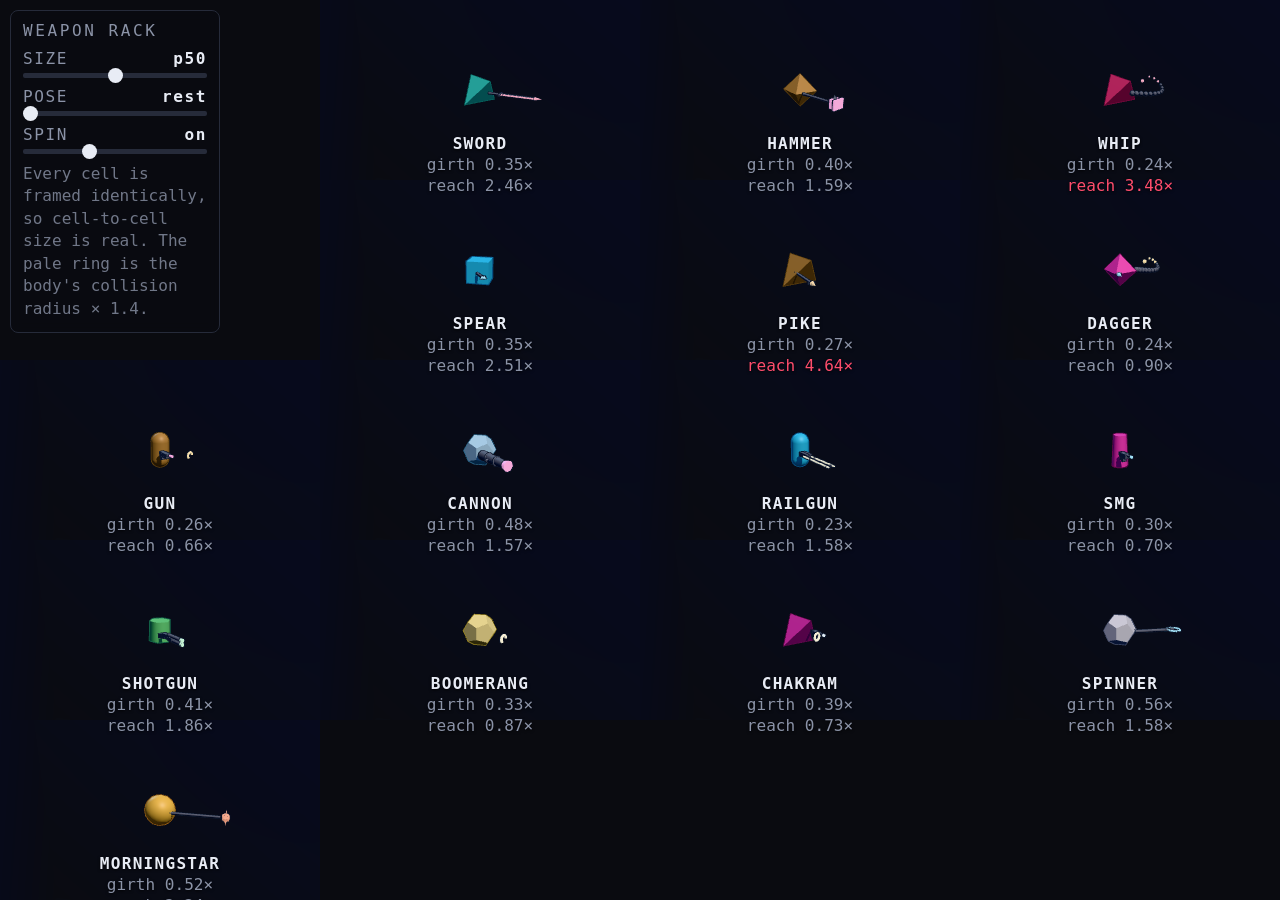
==== commit f31d6565: "Build from denoms@20c7ead" ====
--- a/rack.html
+++ b/rack.html
@@ -5,9 +5,9 @@
     <meta name="viewport" content="width=device-width, initial-scale=1.0, viewport-fit=cover" />
     <meta name="theme-color" content="#0a0b10" />
     <title>Denoms — Weapon Rack</title>
-    <script type="module" crossorigin src="./assets/rack-DjlyiVAp.js"></script>
-    <link rel="modulepreload" crossorigin href="./assets/fighterView-DpcbczQp.js">
-    <link rel="stylesheet" crossorigin href="./assets/fighterView-BENVlAeR.css">
+    <script type="module" crossorigin src="./assets/rack-BrhltqNf.js"></script>
+    <link rel="modulepreload" crossorigin href="./assets/fighterView-Ba0vRLMg.js">
+    <link rel="stylesheet" crossorigin href="./assets/fighterView-CS6b2P0M.css">
   </head>
   <body class="rack-body">
     <canvas id="rack-stage"></canvas>
--- a/assets/fighterView-CS6b2P0M.css
+++ b/assets/fighterView-CS6b2P0M.css
@@ -0,0 +1 @@
+:root{--m-tap:.12s;--m-move:.3s;--m-beat:.52s;--m-tell:.78s;--e-out:cubic-bezier(.16, 1, .3, 1);--e-in:cubic-bezier(.5, 0, .9, .4);--e-move:cubic-bezier(.4, 0, .2, 1);--e-pop:cubic-bezier(.34, 1.4, .64, 1);--ui-max:760px;--bg:#0a0b10;--ink:#e8ecf5;--dim:#8b93a7;--line:#262b3a;--a:#56c8ff;--b:#ff7a59;--danger:#ff4d6d;--safe-t:env(safe-area-inset-top,0px);--safe-b:env(safe-area-inset-bottom,0px);--t-micro:clamp(12px, .45vw + 10.3px, 21px);--t-small:clamp(13px, .55vw + 11.1px, 24px);--t-body:clamp(15px, .65vw + 12.6px, 28px);--t-name:clamp(20px, .95vw + 16.4px, 41px);--t-clock:clamp(17px, .8vw + 14px, 35px)}*{box-sizing:border-box;margin:0;padding:0}html,body,#app{background:var(--bg);width:100%;height:100%;color:var(--ink);-webkit-font-smoothing:antialiased;overscroll-behavior:none;touch-action:manipulation;font-family:ui-monospace,SF Mono,Menlo,Consolas,monospace;overflow:hidden}#stage{width:100%;height:100%;display:block}.hidden{display:none!important}#hud{top:calc(var(--safe-t) + 10px);pointer-events:none;grid-template-columns:minmax(0,1fr) minmax(0,1fr);grid-template-areas:"clock clock""a b";align-items:start;gap:8px 14px;padding:0 14px;display:grid;position:absolute;left:0;right:0}.fighter-bar[data-side=a]{grid-area:a}.fighter-bar[data-side=b]{grid-area:b}.clock{grid-area:clock;justify-self:center}.fighter-bar .row{flex-direction:column;align-items:flex-start;gap:1px;width:100%;min-width:0;margin-bottom:6px;display:flex}.fighter-bar .name,.fighter-bar .weapon{max-width:100%}.fighter-bar[data-side=b] .row{align-items:flex-end}.fighter-bar .name{font-size:var(--t-name);letter-spacing:.04em;white-space:nowrap;text-overflow:ellipsis;font-weight:700;overflow:hidden}.fighter-bar .weapon{font-size:var(--t-micro);color:var(--dim);letter-spacing:.06em;text-transform:uppercase;white-space:nowrap;text-overflow:ellipsis;overflow:hidden}.track{border:1px solid var(--line);background:#171a25;border-radius:2px;height:clamp(11px,.55vh + 7px,20px);overflow:hidden}.track+.track{height:clamp(6px,.3vh + 4px,11px);margin-top:4px}.track i{transform-origin:0;width:100%;height:100%;transition:transform var(--m-tap) linear;display:block}.fighter-bar[data-side=b] .track i{transform-origin:100%}.track.hp i{background:linear-gradient(90deg,#3ddc97,#7ef0bb)}.track.hp.low i{background:linear-gradient(90deg,#ff4d6d,#ff8fa3)}.track.poise i{background:#6f7ea8}.track.poise.broken i{background:var(--danger)}.clock{font-size:var(--t-clock);color:var(--dim);letter-spacing:.1em;font-variant-numeric:tabular-nums}.fighter-bar .elo{color:var(--dim);font-weight:700;font-size:var(--t-small);letter-spacing:.08em;font-variant-numeric:tabular-nums;white-space:nowrap;text-overflow:ellipsis;margin-bottom:3px;overflow:hidden}.fighter-bar[data-side=b] .elo{text-align:right}#hud.preview .track,#hud.preview .clock{visibility:hidden}#hud.preview .fighter-bar{animation:hud-arrive var(--m-tell) var(--e-out) both}#hud.preview .fighter-bar[data-side=b]{animation-delay:.16s}@keyframes hud-arrive{0%{opacity:0;transform:translateY(-8px)}to{opacity:1;transform:none}}@media (prefers-reduced-motion:reduce){#hud.preview .fighter-bar{animation:none}}.fighter-bar .fb-radar{filter:drop-shadow(0 1px 6px #000c);width:100%;max-width:clamp(132px,11vw,260px);margin-top:2px}.fighter-bar[data-side=b] .fb-radar{margin-left:auto}@media (height<=520px){.fighter-bar .fb-radar{display:none}}#banner{pointer-events:none;text-align:center;flex-direction:column;justify-content:center;align-items:center;gap:6px;display:flex;position:absolute;inset:0}#banner .who{letter-spacing:.06em;font-size:38px;font-weight:800}#banner .how{font-size:var(--t-small);color:var(--dim);letter-spacing:.22em;text-transform:uppercase}#setup{padding:24px 24px calc(24px + var(--safe-b));background:radial-gradient(120% 80% at 50% 0,#1418279e 0%,#0a0b10d6 70%);flex-direction:column;justify-content:safe center;align-items:center;gap:12px;display:flex;position:absolute;inset:0;overflow-y:auto}#setup>*{width:100%;max-width:var(--ui-max)}#setup h1{font-size:var(--t-name);letter-spacing:.3em;text-align:center;font-weight:800}.tagline{text-align:center;font-size:var(--t-small);color:var(--dim);letter-spacing:.16em;text-transform:uppercase;margin-top:-8px;margin-bottom:10px}#setup label{flex-direction:column;gap:6px;display:flex}#setup label span{font-size:var(--t-micro);color:var(--dim);letter-spacing:.18em;text-transform:uppercase}#setup input{width:100%;font:inherit;letter-spacing:.1em;color:var(--ink);border:1px solid var(--line);background:#12151f;border-radius:8px;padding:13px 14px;font-size:19px}#setup input:focus{border-color:var(--a);outline:none}button{font:inherit;font-size:var(--t-body);letter-spacing:.2em;background:var(--ink);color:#0a0b10;cursor:pointer;border:1px solid #0000;border-radius:8px;min-height:48px;padding:.95em 1.1em;font-weight:700}button:active{transform:translateY(1px)}button.ghost{color:var(--dim);border-color:var(--line);font-size:var(--t-body);background:0 0;padding:.85em 1.1em}.note{font-size:var(--t-small);color:var(--dim);text-align:center;margin-top:4px;line-height:1.6}#endbar{width:min(var(--ui-max), calc(100% - 48px));left:50%;bottom:calc(24px + var(--safe-b));opacity:0;animation:rise var(--m-beat) var(--m-tell) var(--e-out) forwards;gap:8px;display:flex;position:absolute;transform:translate(-50%)}#endbar #again{flex:1}#endbar #share{flex:none}#endbar #continue{flex:0 clamp(220px,32vw,380px);margin-inline:auto}@keyframes rise{0%{opacity:0;transform:translateY(8px)}to{opacity:1;transform:none}}.fighter-bar{font:inherit;color:inherit;text-align:left;pointer-events:auto;cursor:pointer;background:0 0;border:0;width:100%;padding:0;display:block}.fighter-bar:active{transform:none}#sheet{border:1px solid var(--line);max-width:640px;max-height:74%;animation:sheetUp var(--m-tap) var(--e-out);z-index:20;background:#0a0c13f7;border-bottom:0;border-radius:12px 12px 0 0;flex-direction:column;margin-inline:auto;display:flex;position:absolute;bottom:0;left:0;right:0;box-shadow:0 -18px 40px #0009}@keyframes sheetUp{0%{opacity:0;transform:translateY(14px)}to{opacity:1;transform:none}}.sheet-head{border-bottom:1px solid var(--line);flex:none;justify-content:space-between;align-items:center;gap:12px;padding:13px 16px;display:flex}#sheet-title{font-size:var(--t-name);letter-spacing:.1em;white-space:nowrap;text-overflow:ellipsis;font-weight:700;overflow:hidden}#sheet-close{border:1px solid var(--line);color:var(--dim);font-size:var(--t-micro);letter-spacing:.16em;background:0 0;border-radius:5px;flex:none;padding:7px 11px}#sheet-body{overscroll-behavior:contain;-webkit-overflow-scrolling:touch;padding:4px 16px calc(20px + var(--safe-b));overflow:hidden auto}.gsec{border-bottom:1px solid #171a25;min-width:0;padding:12px 0}.gsec:last-child{border-bottom:0}.gsec h4{font-size:var(--t-micro);letter-spacing:.2em;text-transform:uppercase;color:var(--dim);margin-bottom:8px;font-weight:700}.gsub{color:#5f6880;letter-spacing:.08em;text-transform:none;margin-left:6px;font-weight:400}.grow{font-size:var(--t-body);grid-template-columns:1fr auto;align-items:baseline;column-gap:10px;min-width:0;padding:6px 0;display:grid}.glabel{color:var(--dim);overflow-wrap:anywhere;min-width:0}.gval{font-variant-numeric:tabular-nums;text-align:right;font-weight:700}.ghint{color:#565f75;font-size:var(--t-small);overflow-wrap:anywhere;grid-column:1/-1;margin-top:1px;line-height:1.45}.gnone,.gnote{font-size:var(--t-small);color:#565f75;padding:3px 0;line-height:1.5}.gene{padding:5px 0}.gene-head{font-size:var(--t-body);align-items:baseline;gap:9px;min-width:0;margin-bottom:5px;display:flex}.gene-head b{text-transform:uppercase;letter-spacing:.1em;font-size:var(--t-small);flex:none}.gene-pts{font-variant-numeric:tabular-nums;font-weight:700}.gene-pct{color:var(--dim);font-variant-numeric:tabular-nums;margin-left:auto}.gbar{border:1px solid var(--line);background:#171a25;border-radius:2px;height:8px;display:block;overflow:hidden}.gbar i{background:linear-gradient(90deg,#4d6bd8,#8ea6dd);height:100%;display:block}.gene-feeds{font-size:var(--t-micro);color:#4e566b;letter-spacing:.02em;margin-top:3px}.peek{gap:8px;display:flex}.peek button{flex:1}.model-stage{aspect-ratio:4/3;border:1px solid var(--line);background:radial-gradient(120% 90% at 50% 108%,#4e68be4d,#0000 62%),linear-gradient(#0d1018,#070910);border-radius:6px;max-height:42vh;margin:2px auto 8px;position:relative;overflow:hidden}.model-canvas{width:100%;height:100%;display:block}@media (height<=520px){.model-stage{max-height:30vh}}.radar-wrap{max-width:330px;margin:2px auto 10px}.radar{width:100%;height:auto;display:block}.radar .rd-ring{fill:none;stroke:#1e2331;stroke-width:1px}.radar .rd-outer{stroke:var(--line)}.radar .rd-spoke{stroke:#1e2331;stroke-width:1px}.radar .rd-arrow{fill:#303649}.radar .rd-shape{fill:var(--rd);fill-opacity:.26;stroke:var(--rd);stroke-width:2px;stroke-linejoin:round;transform-box:view-box;transform-origin:50%;animation:rdGrow var(--m-beat) var(--e-out) both}.radar .rd-dot{fill:var(--rd-rim);stroke:var(--bg);stroke-width:1.4px;transform-box:view-box;transform-origin:50%;animation:rdPop var(--m-move) var(--e-out) both}@keyframes rdGrow{0%{opacity:0;transform:scale(.12)}to{opacity:1;transform:scale(1)}}@keyframes rdPop{0%{opacity:0;transform:scale(.4)}to{opacity:1;transform:scale(1)}}.radar .rd-ax{fill:var(--dim);letter-spacing:.12em;font-family:inherit;font-size:11px;font-weight:700}.radar .rd-val{fill:var(--ink);font-variant-numeric:tabular-nums;font-family:inherit;font-size:12px;font-weight:700}.radar.rd-mini{opacity:.82}.radar.rd-mini .rd-ax{letter-spacing:.06em;font-size:15px}.radar.rd-mini .rd-shape{stroke-width:3.2px;fill-opacity:.3}.radar.rd-mini .rd-ring,.radar.rd-mini .rd-spoke{stroke-width:1.6px}.radar.rd-compact .rd-ax{letter-spacing:.1em;font-size:13px}.radar.rd-compact .rd-val{font-size:14px}.radar.rd-compact .rd-shape{fill-opacity:.32;stroke-width:2.6px}@media (prefers-reduced-motion:reduce){.radar .rd-shape,.radar .rd-dot{animation:none}}#intro{pointer-events:none;z-index:15;position:absolute;inset:0}#intro-card{left:24px;right:24px;bottom:calc(16% + var(--safe-b));text-align:center;animation:cardIn var(--m-move) var(--e-out);position:absolute}@keyframes cardIn{0%{opacity:0;transform:translateY(14px)}to{opacity:1;transform:none}}#intro-card .ic-name{letter-spacing:.1em;text-shadow:0 2px 14px #000000e6;font-size:34px;font-weight:800}#intro-card .ic-line{background:linear-gradient(90deg, transparent, var(--line) 22%, var(--line) 78%, transparent);height:1px;margin:9px 0}#intro-card .ic-meta{font-size:var(--t-small);letter-spacing:.14em;text-transform:uppercase;color:var(--dim)}#intro-card .ic-elo{font-size:var(--t-body);letter-spacing:.16em;font-variant-numeric:tabular-nums;color:var(--ink);text-shadow:0 2px 10px #000000e6;margin-top:7px;font-weight:700}#intro-card .ic-radar{filter:drop-shadow(0 2px 10px #000000d9);width:min(70vw,250px);margin:6px auto 0}#intro-count{letter-spacing:.02em;text-shadow:0 6px 40px #000000f2;justify-content:center;align-items:center;font-size:140px;font-weight:800;display:flex;position:absolute;inset:0}#intro-count.tick{animation:countPop var(--m-tell) var(--e-out)}@keyframes countPop{0%{opacity:0;transform:scale(2.1)}22%{opacity:1;transform:scale(1)}to{opacity:.55;transform:scale(.94)}}#intro-count.go{color:#7ef0bb;animation:goPop var(--m-beat) var(--e-out);font-size:104px}@keyframes goPop{0%{opacity:0;transform:scale(.5)}30%{opacity:1;transform:scale(1.18)}to{opacity:0;transform:scale(1.5)}}#audio-btn{bottom:calc(var(--safe-b) + 10px);z-index:30;border:1px solid var(--line);color:var(--dim);font-size:var(--t-micro);letter-spacing:.14em;background:#0a0c13cc;border-radius:6px;padding:8px 10px;position:absolute;left:10px}#audio-panel{bottom:calc(var(--safe-b) + 52px);z-index:30;border:1px solid var(--line);background:#0a0c13f7;border-radius:8px;flex-direction:column;gap:12px;width:clamp(230px,24vw,360px);max-width:calc(100vw - 20px);padding:12px 14px;display:flex;position:absolute;left:10px;box-shadow:0 12px 30px #0009}.vol{flex-direction:column;gap:7px;display:flex}.vol span{font-size:var(--t-micro);letter-spacing:.18em;color:var(--dim);justify-content:space-between;display:flex}.vol b{color:var(--ink);font-variant-numeric:tabular-nums}.vol input[type=range]{appearance:none;background:var(--line);border-radius:2px;outline:none;width:100%;height:5px}.vol input[type=range]::-webkit-slider-thumb{appearance:none;background:var(--ink);cursor:pointer;border-radius:50%;width:15px;height:15px}.vol input[type=range]::-moz-range-thumb{background:var(--ink);cursor:pointer;border:0;border-radius:50%;width:15px;height:15px}.rack-body{background:var(--bg);width:100%;height:100%;color:var(--ink);font-family:ui-monospace,SF Mono,Menlo,Consolas,monospace;overflow:hidden}#rack-stage{width:100%;height:100%;display:block;position:fixed;inset:0}#rack-labels{pointer-events:none;position:fixed;inset:0}.rack-label{font-size:var(--t-micro);text-shadow:0 1px 3px #000000e6;flex-direction:column;align-items:center;gap:1px;line-height:1.25;display:flex;position:absolute}.rack-label b{color:var(--ink);letter-spacing:.08em;text-transform:uppercase}.rl-num{color:var(--dim);font-variant-numeric:tabular-nums}.rl-num.over{color:var(--danger)}#rack-controls{top:calc(10px + var(--safe-t));border:1px solid var(--line);-webkit-backdrop-filter:blur(6px);backdrop-filter:blur(6px);background:#0a0b10e0;border-radius:8px;flex-direction:column;gap:9px;width:210px;padding:10px 12px 12px;display:flex;position:fixed;left:10px}.rc-title{font-size:var(--t-micro);letter-spacing:.16em;color:var(--dim)}.rc{flex-direction:column;gap:5px;display:flex}.rc span{font-size:var(--t-micro);letter-spacing:.1em;color:var(--dim);justify-content:space-between;display:flex}.rc b{color:var(--ink);font-variant-numeric:tabular-nums}.rc input[type=range]{appearance:none;background:var(--line);border-radius:2px;outline:none;width:100%;height:5px}.rc input[type=range]::-webkit-slider-thumb{appearance:none;background:var(--ink);cursor:pointer;border-radius:50%;width:15px;height:15px}.rc input[type=range]::-moz-range-thumb{background:var(--ink);cursor:pointer;border:0;border-radius:50%;width:15px;height:15px}.rc-note{font-size:var(--t-micro);color:var(--dim);opacity:.8;line-height:1.4}#loading{z-index:40;padding:28px 24px calc(28px + var(--safe-b));background:radial-gradient(120% 80% at 50% 0,#1418279e 0%,#0a0b10d6 70%);flex-direction:column;justify-content:center;align-items:center;gap:18px;display:flex;position:absolute;inset:0}#loading h1{letter-spacing:.3em;text-align:center;font-size:34px;font-weight:800}.load-track{background:var(--line);width:min(320px,68vw);height:3px;overflow:hidden}.load-track>i{background:var(--a);width:0%;height:100%;transition:width var(--m-tap) var(--e-out);display:block}#load-status{font-size:var(--t-micro);letter-spacing:.22em;color:var(--dim)}#load-warn{font-size:var(--t-small);letter-spacing:.06em;color:var(--danger);text-align:center;max-width:34ch;line-height:1.5}#loading.failed .load-track>i{background:var(--danger)}#lobby{z-index:5;padding:calc(18px + var(--safe-t)) 20px calc(24px + var(--safe-b));background:radial-gradient(120% 80% at 50% 0,#1418279e 0%,#0a0b10d6 70%);position:absolute;inset:0;overflow-y:auto}.lb-head{justify-content:space-between;align-items:center;margin-bottom:10px;display:flex}.lb-head h2{letter-spacing:.24em;font-size:22px;font-weight:800}.lb-head button{font-size:var(--t-micro);padding:9px 13px}.lb-note{font-size:var(--t-small);color:var(--dim);margin-bottom:14px;line-height:1.6}.lb-join{gap:8px;margin-bottom:14px;display:flex}.lb-join input{min-width:0;font:inherit;letter-spacing:.1em;color:var(--ink);border:1px solid var(--line);background:#12151f;border-radius:8px;flex:1;padding:12px 13px;font-size:17px}.lb-join input:focus{border-color:var(--a);outline:none}.lb-join button{flex:none;padding:12px 20px}.lb-h{font-size:var(--t-micro);letter-spacing:.2em;color:var(--dim);text-transform:uppercase;margin:18px 0 8px}.lb-sub{color:var(--line);letter-spacing:.14em}.lb-list{flex-direction:column;gap:4px;display:flex}.lb-row{border:1px solid var(--line);font-size:var(--t-small);background:#10131c;border-radius:6px;align-items:baseline;gap:10px;padding:9px 11px;display:flex}button.lb-row{text-align:left;letter-spacing:normal;width:100%;color:var(--ink);cursor:pointer;font-weight:400}button.lb-row:hover{border-color:var(--a)}.lb-row .who{text-overflow:ellipsis;white-space:nowrap;flex:1;min-width:0;overflow:hidden}.lb-row .num{font-variant-numeric:tabular-nums;color:var(--dim)}.lb-row .elo{font-variant-numeric:tabular-nums;font-weight:700}.lb-row .up{color:#3ddc97}.lb-row .down{color:var(--danger)}.lb-row .rank{color:var(--dim);min-width:2.2em}.lb-empty{color:var(--dim);font-size:var(--t-small);padding:10px 2px}#lobby-result{border:1px solid var(--line);border-radius:8px;margin-bottom:4px;padding:12px;display:none}#lobby-result.show{display:block}#lobby-result .lr-head{font-size:var(--t-body);margin-bottom:8px;font-weight:700}#lobby-result .lr-line{font-size:var(--t-small);color:var(--dim);margin-bottom:8px}#lobby-clear{width:100%;margin-top:20px}#tourney{z-index:6;padding:calc(18px + var(--safe-t)) 20px calc(24px + var(--safe-b));background:radial-gradient(120% 80% at 50% 0,#1418279e 0%,#0a0b10d6 70%);position:absolute;inset:0;overflow-y:auto}#tourney-stage{margin-top:6px}.tw-bracket{scroll-snap-type:x proximity;justify-content:safe center;align-items:stretch;gap:30px;padding-bottom:8px;display:flex;position:relative;overflow-x:auto}.tw-lines{pointer-events:none;z-index:0;filter:drop-shadow(0 1px 2px #000000d9);position:absolute;inset:0;overflow:visible}.tw-lines .l{fill:none;stroke:#5c6683;stroke-width:2px;stroke-linecap:round;opacity:.6;transition:opacity var(--m-move) var(--e-out)}.tw-lines .l.settled{animation:none!important}.tw-lines .l.lit{opacity:1;stroke:#aab5cd;stroke-width:2.5px;animation:tw-draw var(--m-beat) var(--e-out) both}@keyframes tw-draw{0%{stroke-dasharray:1 1;stroke-dashoffset:1px}to{stroke-dasharray:1 1;stroke-dashoffset:0}}.tw-lines .l.mine.lit{stroke:var(--a);stroke-width:2.5px}.tw-round{z-index:1;scroll-snap-align:start;flex-direction:column;flex:none;width:clamp(254px,25vw,340px);display:flex;position:relative}.tw-col{flex-direction:column;flex:1;justify-content:space-around;gap:10px;display:flex}.tw-round h4{font-size:var(--t-small);letter-spacing:.18em;color:var(--dim);margin-bottom:8px;font-weight:700}.tw-match{min-height:calc((var(--t-body) + var(--t-small)) * 1.5 + var(--t-micro) + 26px);border:1px solid var(--line);font-size:var(--t-small);background:linear-gradient(#141926 0%,#10131c 100%);border-radius:9px;flex-direction:column;justify-content:center;gap:2px;padding:7px 9px;display:flex;position:relative;box-shadow:inset 0 1px #ffffff08}.tw-f{--c:var(--dim);min-width:0;color:var(--dim);border-radius:5px;align-items:center;gap:7px;padding:3px 4px 3px 7px;display:flex;position:relative}.tw-f:before{content:"";background:var(--c);opacity:.75;border-radius:2px;width:3px;position:absolute;top:3px;bottom:3px;left:0}.tw-f.landed{animation:deal-in var(--m-beat) var(--e-pop) both}.tw-f.landed:before{animation:deal-stripe var(--m-beat) var(--e-pop) both}.tw-f.landed .who b{animation:deal-name var(--m-beat) var(--e-out) both}@keyframes deal-in{0%{opacity:0;transform:translate(-14px)}60%{opacity:1}to{opacity:1;transform:none}}@keyframes deal-stripe{0%{opacity:0;box-shadow:none;transform:scaleY(.2)}45%{opacity:1;box-shadow:0 0 10px 1px var(--c);transform:scaleY(1.35)}to{opacity:.75;box-shadow:none;transform:scaleY(1)}}@keyframes deal-name{0%{color:var(--c);letter-spacing:.22em;opacity:.35}to{color:var(--ink);letter-spacing:normal;opacity:1}}.tw-f .gl{color:var(--c);cursor:pointer;transition:background var(--m-tap), transform var(--m-tap);border-radius:5px;flex:none;margin:-3px;padding:3px;display:flex}.tw-f .gl:hover,.tw-f .gl:focus-visible{background:color-mix(in srgb, var(--c) 22%, transparent);outline:none;transform:scale(1.18)}.tw-f .gl:focus-visible{box-shadow:0 0 0 2px var(--c)}.tw-f.blank .gl,.tw-f.empty .gl{cursor:default}.tw-f.blank .gl:hover,.tw-f.empty .gl:hover{background:0 0;transform:none}.tw-f .glyph{width:calc(var(--t-body) * 1.25);height:calc(var(--t-body) * 1.25);display:block}.tw-f .who{flex-direction:column;flex:1;gap:1px;min-width:0;display:flex}.tw-f .who b{font-weight:600;font-size:var(--t-body);letter-spacing:.02em;text-overflow:ellipsis;white-space:nowrap;overflow:hidden}.tw-f .who em{font-style:normal;font-size:var(--t-small);color:var(--dim);opacity:.85;text-overflow:ellipsis;white-space:nowrap;overflow:hidden}.tw-f .tail{font-variant-numeric:tabular-nums;flex-direction:column;flex:none;align-items:flex-end;gap:1px;display:flex}.tw-f .tail .elo{font-size:var(--t-small);color:var(--dim);font-weight:600}.tw-f .tail .secs{font-size:var(--t-small);color:var(--c);opacity:.9}.tw-f.win{color:var(--ink);background-image:linear-gradient(90deg, color-mix(in srgb, var(--c) 20%, transparent) 0%, color-mix(in srgb, var(--c) 9%, transparent) 100%);background-repeat:no-repeat;background-size:100% 100%}.tw-f.win .who b{font-weight:700}.tw-f.win .who em{opacity:1}.tw-f.win:before{opacity:1;box-shadow:0 0 8px var(--c)}.tw-f.blank,.tw-f.empty{color:var(--line)}.tw-f.blank .gl{color:var(--line);font-weight:700}.tw-f.blank:before,.tw-f.empty:before{background:var(--line);opacity:.4}.tw-vs{font-size:var(--t-micro);letter-spacing:.16em;color:var(--line);align-self:center;margin:1px 0;line-height:1}.tw-match.you{border-color:var(--a);box-shadow:0 0 0 1px var(--a) inset}.tw-match.pending{opacity:.72;border-style:dashed}.tw-cue.cued{opacity:1;border-style:solid;border-color:color-mix(in srgb, var(--a) 60%, var(--line));box-shadow:0 0 0 1px color-mix(in srgb, var(--a) 40%, transparent), 0 6px 22px #00000080;animation:1.9s ease-in-out infinite tw-wait}@property --tw-spin{syntax:"<angle>";inherits:false;initial-value:0deg}.tw-cue.onair,.tw-cue.cued{opacity:1;border-style:solid}.tw-cue.onair{border-color:color-mix(in srgb, var(--a) 55%, var(--line));box-shadow:0 0 20px color-mix(in srgb, var(--a) 20%, transparent), 0 6px 22px #00000080}.tw-cue.onair:before,.tw-cue.cued:before{content:"";background:conic-gradient(from var(--tw-spin,0deg), transparent 0deg, color-mix(in srgb, var(--a) 22%, transparent) 44deg, var(--a) 80deg, #e4f6ff 94deg, var(--a) 108deg, color-mix(in srgb, var(--a) 22%, transparent) 150deg, transparent 196deg, transparent 360deg);-webkit-mask-composite:xor;pointer-events:none;border-radius:12px;padding:2px;animation:2.8s linear infinite tw-onair-spin;position:absolute;inset:-3px;-webkit-mask-image:linear-gradient(#000 0 0),linear-gradient(#000 0 0);mask-image:linear-gradient(#000 0 0),linear-gradient(#000 0 0);-webkit-mask-position:0 0,0 0;mask-position:0 0,0 0;-webkit-mask-size:auto,auto;mask-size:auto,auto;-webkit-mask-repeat:repeat,repeat;mask-repeat:repeat,repeat;-webkit-mask-clip:content-box,border-box;mask-clip:content-box,border-box;-webkit-mask-origin:content-box,border-box;mask-origin:content-box,border-box;-webkit-mask-composite:xor;mask-composite:exclude;-webkit-mask-source-type:auto,auto;mask-mode:match-source,match-source}@keyframes tw-onair-spin{to{--tw-spin:360deg}}.tw-cue.cued:before{background:conic-gradient(from var(--tw-spin,0deg), #ff4d6d 0deg, #ff9f43 45deg, #ffe066 90deg, #4ade80 140deg, #38e8ff 190deg, #4d7bff 240deg, #b04dff 290deg, #ff4de1 330deg, #ff4d6d 360deg);filter:saturate(1.15);padding:2.5px;animation:4.2s linear infinite tw-onair-spin;inset:-4px}.tw-cue.cued{box-shadow:0 0 18px #ff78be2e,0 0 30px #50c8ff1f,0 6px 22px #00000080}@media (prefers-reduced-motion:reduce){.tw-cue.cued:before,.tw-cue.onair:before{animation:none}}.tw-cue.onair:not(.charging):after{content:attr(data-onair);background:var(--a);color:#04121b;font-size:calc(var(--t-micro) * .88);letter-spacing:.14em;white-space:nowrap;border-radius:999px;padding:1px 7px;font-weight:700;position:absolute;top:-8px;left:11px}.tw-match.charging{animation:tw-charge 1.6s var(--e-in) both}.tw-match.charging:after{content:"";background:var(--a);transform-origin:0;height:2px;animation:1.6s linear both tw-charge-bar;position:absolute;bottom:-1px;left:0;right:0}.tw-match.charging .tw-vs{animation:tw-vs-rush 1.6s var(--e-in) both}@keyframes tw-charge{0%{border-color:color-mix(in srgb, var(--a) 60%, var(--line));transform:scale(1)}85%{border-color:var(--a);transform:scale(1.02)}to{border-color:var(--a);transform:scale(1.02)}}@keyframes tw-charge-bar{0%{transform:scaleX(0)}to{transform:scaleX(1)}}@keyframes tw-vs-rush{0%{opacity:.35;letter-spacing:.16em}to{opacity:1;letter-spacing:.5em}}.tw-match.pending .tw-vs{color:var(--dim)}.tw-cue.cued .tw-vs{color:var(--a);animation:1.9s ease-in-out infinite tw-vs-pulse}@keyframes tw-wait{0%,to{border-color:var(--line)}50%{border-color:color-mix(in srgb, var(--a) 45%, var(--line))}}@keyframes tw-vs-pulse{0%,to{opacity:.35}50%{opacity:1}}.tw-match.landed{animation:tw-land var(--m-beat) var(--e-out) both}@keyframes tw-land{0%{box-shadow:0 0 0 3px color-mix(in srgb, var(--a) 55%, transparent);transform:scale(1.02)}30%{transform:scale(1.05)}to{transform:scale(1);box-shadow:inset 0 1px #ffffff08}}.tw-match.landed .tw-f.win{animation:tw-win var(--m-beat) var(--e-out) both;animation-delay:90ms}@keyframes tw-win{0%{opacity:.55;background-size:0% 100%}to{opacity:1;background-size:100% 100%}}.tw-match.landed .tw-f:not(.win):not(.empty){animation:tw-lose var(--m-beat) var(--e-out) both}@keyframes tw-lose{0%{opacity:1}to{opacity:.55}}.tw-match.landed .tw-f.win .secs{animation:tw-secs var(--m-move) var(--e-out) both;animation-delay:.32s}@keyframes tw-secs{0%{opacity:0;transform:translateY(-3px)}to{opacity:1;transform:none}}@media (prefers-reduced-motion:reduce){.tw-cue.cued,.tw-cue.cued .tw-vs,.tw-match.charging,.tw-match.charging:after,.tw-match.charging .tw-vs,.tw-match.landed,.tw-match.landed .tw-f.win,.tw-match.landed .tw-f:not(.win):not(.empty),.tw-match.landed .tw-f.win .secs,.tw-lines .l.lit{animation:none}}.tw-match.hidden-match{background:#0d1017}.tw-match.bye{opacity:.4}.tw-champ{width:clamp(236px,22vw,310px)}.tw-match.crown{min-height:calc((var(--t-body) + var(--t-small)) * 1.5 + var(--t-micro) + 26px);border-color:color-mix(in srgb, var(--gold,#ffd166) 55%, var(--line));background:linear-gradient(#1d1c15 0%,#12131a 100%)}.tw-match.crown.hidden-match{border-color:var(--line);background:#0d1017}.tw-actions{flex-direction:column;gap:8px;margin-top:16px;display:flex}.tw-actions button{width:100%}@media (width>=900px){.tw-actions{z-index:8;border:1px solid var(--line);-webkit-backdrop-filter:blur(8px);backdrop-filter:blur(8px);background:#0c0f16eb;border-radius:12px;width:min(340px,28vw);margin-top:0;padding:14px;position:fixed;bottom:24px;right:24px;box-shadow:0 12px 40px #0009}}.tw-bracket{cursor:grab;-webkit-user-select:none;user-select:none}.tw-bracket.dragging{cursor:grabbing}.tw-bracket.dragging .tw-match{pointer-events:none}#wrapup{left:50%;top:calc(58px + var(--safe-t));z-index:7;border:1px solid var(--line);-webkit-backdrop-filter:blur(7px);backdrop-filter:blur(7px);width:min(440px,100vw - 32px);animation:wu-in var(--m-move) var(--e-out) both;background:#0a0c12d1;border-radius:14px;padding:12px 14px 10px;position:absolute;transform:translate(-50%);box-shadow:0 10px 34px #00000080}@keyframes wu-in{0%{opacity:0;transform:translate(-50%,12px)}to{opacity:1;transform:translate(-50%)}}.wu-head{font-size:var(--t-micro);letter-spacing:.18em;color:var(--dim);margin-bottom:8px}.wu-row{--c:var(--dim);color:var(--c);border-radius:8px;align-items:center;gap:8px;padding:5px 7px;display:flex}.wu-row.win{background:color-mix(in srgb, var(--c) 13%, transparent);box-shadow:inset 2px 0 0 var(--c)}.wu-row .glyph{width:var(--t-body);height:var(--t-body);display:block}.wu-row b{text-overflow:ellipsis;white-space:nowrap;min-width:0;font-size:var(--t-small);color:var(--ink);flex:1;overflow:hidden}.wu-tag{font-size:var(--t-micro);letter-spacing:.16em;color:var(--c)}.wu-elo{font-variant-numeric:tabular-nums;font-size:var(--t-small);color:var(--ink);align-items:baseline;gap:6px;display:flex}.wu-elo em{font-style:normal;font-size:var(--t-micro);text-align:right;min-width:3ch}.wu-elo em.up{color:#7fe0a6}.wu-elo em.down{color:#ff8f8f}.wu-elo em.flat{color:var(--dim)}.wu-next{font-size:var(--t-micro);letter-spacing:.16em;color:var(--dim);text-align:center;border-top:1px solid #ffffff12;margin-top:9px;padding-top:8px}.wu-next span{color:var(--ink);font-variant-numeric:tabular-nums}.tw-result{border:1px solid var(--line);text-align:center;border-radius:8px;margin-top:12px;padding:14px}.tw-result .place{letter-spacing:.06em;font-size:30px;font-weight:800}.tw-result .sub{font-size:var(--t-small);color:var(--dim);margin-top:4px}.tw-result .swing{font-size:var(--t-body);font-variant-numeric:tabular-nums;margin-top:8px}.tw-result .swing.up{color:#3ddc97}.tw-result .swing.down{color:var(--danger)}button.tw-match{text-align:left;width:100%;min-height:0;font:inherit;font-size:var(--t-small);letter-spacing:normal;color:var(--ink);cursor:pointer;transition:border-color var(--m-tap), transform var(--m-tap), box-shadow var(--m-tap);padding:7px 9px;font-weight:400}button.tw-match:hover{border-color:var(--a);transform:translateY(-1px);box-shadow:0 4px 14px #00000073}button.tw-match:hover .tw-vs{color:var(--a)}button.tw-match.you:hover{border-color:var(--a)}#lobby>*,#tourney>:not(#tourney-stage){max-width:720px;margin-inline:auto}#tourney>.lb-head:not(#tourney-stage){top:calc(-1 * var(--safe-t));z-index:3;margin-inline:0;background:linear-gradient(#0a0b10f0 0% 70%,#0a0b1000 100%);gap:16px;max-width:none;margin-bottom:8px;padding:6px 0;position:sticky}#tourney>.lb-head:not(#tourney-stage) h2{font-size:var(--t-body);letter-spacing:.2em}#tourney>#tourney-actions{top:auto;bottom:calc(var(--safe-b) + 8px);z-index:3;pointer-events:none;justify-content:flex-end;max-width:none;margin-inline:0;display:flex;position:sticky}#tourney>#tourney-actions>*{pointer-events:auto}#tourney>#tq{max-width:720px;margin-inline:auto}#lobby>button,#tourney>button{width:100%;display:block}#tourney-stage{max-width:100%}#tourney-stage .tw-result{max-width:640px;margin-inline:auto}#builder{z-index:6;padding:calc(18px + var(--safe-t)) 20px calc(24px + var(--safe-b));background:radial-gradient(120% 80% at 50% 0,#1418279e 0%,#0a0b10d6 70%);position:absolute;inset:0;overflow-y:auto}#builder>*{max-width:720px;margin-inline:auto}#builder>button{width:100%;display:block}#build-form{gap:10px;margin:16px auto;display:grid}.bf-row{border:1px solid var(--line);background:#10131c;border-radius:9px;grid-template-columns:minmax(120px,34%) 1fr;align-items:center;gap:12px;padding:10px 12px;display:grid}.bf-row>label{font-size:var(--t-small);letter-spacing:.14em;color:var(--dim);text-transform:uppercase}.bf-row select{font:inherit;font-size:var(--t-body);color:var(--ink);border:1px solid var(--line);cursor:pointer;background:#0b0e15;border-radius:7px;width:100%;padding:.6em .7em}.bf-row select:focus-visible{outline:2px solid var(--a);outline-offset:1px}.bf-hint{font-size:var(--t-micro);color:var(--dim);grid-column:2;margin-top:-2px}#build-out{border:1px solid var(--line);text-align:center;background:#10131c;border-radius:10px;margin-top:14px;padding:16px}#build-out .serial{font-size:var(--t-name);letter-spacing:.16em;font-variant-numeric:tabular-nums;font-weight:800}#build-out .made{font-size:var(--t-small);color:var(--dim);margin-top:6px}#build-out .warn{color:var(--danger)}#build-out .bo-actions{flex-wrap:wrap;gap:8px;margin-top:14px;display:flex}#build-out .bo-actions button{flex:30%}#build-model{width:100%;height:clamp(160px,30vh,280px);margin-top:12px}#now-playing{border-top:1px solid var(--line);margin-top:10px;padding-top:10px}.np-head{flex-direction:column;gap:2px;display:flex}.np-label{font-size:var(--t-micro);letter-spacing:.18em;color:var(--dim)}.np-name{font-size:var(--t-body);font-weight:700}.np-vote{gap:8px;margin-top:8px;display:flex}.np-vote button,.tl-vote button{min-height:0;font-size:var(--t-micro);letter-spacing:.12em;color:var(--dim);border:1px solid var(--line);background:0 0;flex:1;padding:.45em .6em}.np-vote button.on,.tl-vote button.on{color:#0a0b10;background:var(--ink);border-color:var(--ink)}#track-list-btn{width:100%;margin-top:10px}#track-list{flex-direction:column;gap:2px;max-height:40vh;margin-top:8px;display:flex;overflow:hidden auto}.tl-row{align-items:center;gap:8px;padding:3px 0;display:flex}.tl-name{min-width:0;font-size:var(--t-small);white-space:nowrap;text-overflow:ellipsis;flex:auto;overflow:hidden}.tl-vote{flex:none;gap:4px;display:flex}.tl-vote button{min-width:4.4em;font-size:var(--t-micro);letter-spacing:.08em;flex:none;padding:2px 0;line-height:1.2}#wipe{z-index:40;pointer-events:none;background:linear-gradient(140deg, var(--a) 0%, #0a0b10 55%, var(--a) 100%);position:absolute;inset:0}#wipe.from{--wipe-ms:var(--m-beat)}#wipe.in{animation:wipe-in var(--wipe-ms,var(--m-move)) var(--e-move) both}#wipe.out{animation:wipe-out var(--wipe-ms,var(--m-move)) var(--e-move) both}#wipe.circle.in{animation-name:iris-in}#wipe.circle.out{animation-name:iris-out}@keyframes iris-in{0%{clip-path:circle(0%)}to{clip-path:circle(75%)}}@keyframes iris-out{0%{clip-path:circle(75%)}to{clip-path:circle(0%)}}#wipe.square.in{animation-name:box-in}#wipe.square.out{animation-name:box-out}@keyframes box-in{0%{clip-path:inset(50%)}to{clip-path:inset(0)}}@keyframes box-out{0%{clip-path:inset(0)}to{clip-path:inset(50%)}}#wipe.bar.in{animation-name:bar-in}#wipe.bar.out{animation-name:bar-out}@keyframes bar-in{0%{clip-path:polygon(-40% 0,0 0,-20% 100%,-60% 100%)}to{clip-path:polygon(-40% 0,160% 0,140% 100%,-60% 100%)}}@keyframes bar-out{0%{clip-path:polygon(-40% 0,160% 0,140% 100%,-60% 100%)}to{clip-path:polygon(140% 0,160% 0,160% 100%,120% 100%)}}#wipe.triangle.in{animation-name:tri-in}#wipe.triangle.out{animation-name:tri-out}@keyframes tri-in{0%{clip-path:polygon(50% 100%,50% 100%,50% 100%)}to{clip-path:polygon(50% -60%,160% 120%,-60% 120%)}}@keyframes tri-out{0%{clip-path:polygon(50% -60%,160% 120%,-60% 120%)}to{clip-path:polygon(50% 100%,50% 100%,50% 100%)}}#wipe.hex.in{animation-name:hex-in}#wipe.hex.out{animation-name:hex-out}@keyframes hex-in{0%{clip-path:polygon(50% 50%,50% 50%,50% 50%,50% 50%,50% 50%,50% 50%)}to{clip-path:polygon(25% -30%,75% -30%,130% 50%,75% 130%,25% 130%,-30% 50%)}}@keyframes hex-out{0%{clip-path:polygon(25% -30%,75% -30%,130% 50%,75% 130%,25% 130%,-30% 50%)}to{clip-path:polygon(50% 50%,50% 50%,50% 50%,50% 50%,50% 50%,50% 50%)}}@media (prefers-reduced-motion:reduce){#wipe.in,#wipe.out{animation-duration:1ms}}.pl-table{flex-direction:column;gap:4px;max-width:720px;margin:14px auto 0;display:flex}.pl-row{--c:var(--dim);border:1px solid var(--line);background:#10131c;border-radius:8px;align-items:center;gap:10px;padding:8px 10px;display:flex}.pl-row.you{border-color:var(--a);box-shadow:0 0 0 1px var(--a) inset}.pl-place{font-size:var(--t-body);font-variant-numeric:tabular-nums;color:var(--dim);flex:0 0 3.2em;font-weight:800}.pl-row.you .pl-place{color:var(--ink)}.pl-row .gl{color:var(--c)}.pl-who{flex-direction:column;flex:1;min-width:0;display:flex}.pl-who b{font-size:var(--t-small);text-overflow:ellipsis;white-space:nowrap;font-weight:600;overflow:hidden}.pl-who em{font-style:normal;font-size:var(--t-micro);color:var(--dim);text-overflow:ellipsis;white-space:nowrap;overflow:hidden}.pl-elo{font-variant-numeric:tabular-nums;flex-direction:column;flex:none;align-items:flex-end;display:flex}.pl-elo b{font-size:var(--t-small)}.pl-elo em{font-style:normal;font-size:var(--t-micro)}.pl-elo .up{color:#3ddc97}.pl-elo .down{color:var(--danger)}.pl-elo .flat{color:var(--dim)}.nm-row{border:1px solid var(--line);background:#10131c;border-radius:9px;flex-wrap:wrap;align-items:center;gap:8px;margin-bottom:10px;padding:10px 12px;display:flex}.nm-label{font-size:var(--t-micro);letter-spacing:.18em;color:var(--dim);flex:none}.nm-row input{min-width:0;font:inherit;font-size:var(--t-body);color:var(--ink);border:1px solid var(--line);background:#0b0e15;border-radius:7px;flex:10em;padding:.5em .6em}.nm-row button{flex:none;min-height:0;padding:.55em .9em}.nm-row.locked .nm-lock{font-size:var(--t-small);color:var(--dim)}.nm-why{font-size:var(--t-micro);color:var(--dim);flex:100%}.nm-why.bad{color:var(--danger)}.bf-stats{grid-template-columns:minmax(120px,34%) 1fr}.bf-sliders{flex-direction:column;gap:4px;display:flex}.bf-ax{align-items:center;gap:8px;display:flex}.bf-ax>span{font-size:var(--t-micro);color:var(--dim);letter-spacing:.1em;flex:0 0 4.5em}.bf-ax input[type=range]{flex:1;min-width:0}.lb-stale{font-size:var(--t-small);color:var(--dim);border-left:2px solid var(--line);margin-bottom:.6em;padding:.4em 0 .4em .7em}#perf{z-index:9999;color:#cfe3ff;pointer-events:none;white-space:nowrap;background:#06080edb;border:1px solid #2b3550;border-radius:6px;width:232px;padding:8px 10px;font:11px/1.5 ui-monospace,SFMono-Regular,Menlo,monospace;position:fixed;bottom:8px;left:8px}#perf .pf-row{justify-content:space-between;gap:10px;display:flex}#perf .pf-row b{color:#fff;font-variant-numeric:tabular-nums;font-weight:600}#perf .pf-keys{border-top:1px solid #2b3550;flex-wrap:wrap;gap:4px 8px;margin-top:6px;padding-top:6px;display:flex}#perf .pf-keys span{color:#7ef0a5}#perf .pf-keys span.off{color:#55607a;text-decoration:line-through}#perf .pf-hint{color:#55607a;margin-top:4px}.bc-status{font-size:var(--t-small);letter-spacing:.12em;text-transform:uppercase;color:var(--dim);border:1px solid var(--line);background:#0a0c14d1;border-radius:6px;flex-wrap:wrap;justify-content:center;align-items:center;gap:14px;padding:10px 14px;display:flex}.bc-status .bc-live{color:#ff4d5e;letter-spacing:.2em;font-weight:700}.bc-status .bc-line{color:var(--ink)}.bc-wait{text-align:center;color:var(--dim);font-size:var(--t-body);letter-spacing:.16em;text-transform:uppercase;padding:48px 24px}.bc-wait b{color:var(--ink);font-weight:700;display:block}.bc-wait em{max-width:46ch;font-style:normal;font-size:var(--t-small);letter-spacing:.02em;text-transform:none;color:var(--dim);margin:8px auto 0;display:block}.bc-wait code{font-size:var(--t-micro);letter-spacing:0;text-transform:none;color:color-mix(in srgb, var(--dim) 70%, transparent);word-break:break-all;margin-top:14px;display:block}.bf-row.bf-preview{display:block}.bf-row.bf-preview .model-stage{width:100%;min-height:180px;max-height:34vh;margin-bottom:6px}.tq-build{justify-content:center;align-items:center;gap:12px;margin-top:10px;display:flex}.tq-build .tq-or{color:var(--dim);font-size:var(--t-small);text-transform:uppercase;letter-spacing:.18em}.bc-status .bc-note{color:var(--dim);font-size:var(--t-micro);letter-spacing:.1em}#track-toast{left:10px;bottom:calc(var(--safe-b) + 58px);z-index:30;border:1px solid var(--line);font-size:var(--t-small);color:var(--ink);opacity:0;transition:opacity var(--m-move) var(--e-out), transform var(--m-move) var(--e-out);pointer-events:none;background:#0a0c13e0;border-radius:6px;align-items:center;gap:10px;padding:8px 12px;display:flex;position:absolute;transform:translateY(6px)}#track-toast.up{opacity:1;pointer-events:auto;transform:none}#track-toast .tt-label{color:var(--dim);font-size:var(--t-micro);letter-spacing:.18em;text-transform:uppercase}#track-toast .tt-name{font-weight:600}#track-toast button{font-size:var(--t-micro);letter-spacing:.12em;padding:3px 10px}#track-toast button.on{color:#3ddc97;border-color:#3ddc97}#track-toast button.nope.on,.tl-vote button.nope.on{color:#ff4d6d;border-color:#ff4d6d}.tl-vote button.on{color:#3ddc97;border-color:#3ddc97}#hud.pit .fighter-bar{display:none}#pit-roster{font-size:var(--t-small);pointer-events:none;z-index:3;flex-direction:column;gap:.34em;display:flex;position:absolute;top:3.6rem;left:1rem}#pit-roster.hidden{display:none}.pit-row{font-size:var(--t-small);letter-spacing:.04em;transition:opacity var(--m-move) var(--e-out);grid-template-columns:.8em 9.4em 9em 3.4em;align-items:center;gap:.55em;display:grid}.pit-swatch{border-radius:2px;width:.8em;height:.8em}.pit-dmg{text-align:right;font-variant-numeric:tabular-nums;color:var(--dim,#8b93a7);text-shadow:0 1px 2px #000000d9;font-size:1em}.pit-row.top .pit-dmg{color:#ffcf4d;font-weight:700}.pit-name{color:#e8ecf8;text-shadow:0 1px 2px #000000d9;text-overflow:ellipsis;white-space:nowrap;overflow:hidden}.pit-track{background:#ffffff29;border-radius:3px;height:.44em;overflow:hidden}.pit-track>i{transform-origin:0;height:100%;transition:transform var(--m-tap) linear;background:#6ee7a8;display:block}.pit-row.low .pit-track>i{background:#ff6b6b}.pit-row.gone{opacity:.32}.pit-row.gone .pit-name{text-decoration:line-through}.tw-col{perspective:1400px;perspective-origin:50% 40%}.tw-match.landed{animation:tw-flip var(--m-tell) var(--e-out) both;transform-style:preserve-3d;will-change:transform, filter}@keyframes tw-flip{0%{filter:brightness(.35)saturate(.4);box-shadow:0 0 0 1px color-mix(in srgb, var(--a) 30%, transparent);transform:perspective(1400px)rotateY(-104deg)rotateX(6deg)scale(.9)translateZ(-40px)}38%{filter:brightness(1.7)saturate(1.5);transform:perspective(1400px)rotateY(-24deg)rotateX(2deg)scale(1)translateZ(10px)}52%{filter:brightness(1.35)saturate(1.25);box-shadow:0 0 26px color-mix(in srgb, var(--a) 60%, transparent), 0 0 0 2px color-mix(in srgb, var(--a) 70%, transparent);transform:perspective(1400px)rotateY(6deg)scale(1.06)translateZ(22px)}72%{transform:perspective(1400px)rotateY(-3.5deg)scale(1.01)translateZ(6px)}88%{transform:perspective(1400px)rotateY(1.2deg)scale(1.002)}to{filter:none;transform:none;box-shadow:inset 0 1px #ffffff08}}.tw-sheen{border-radius:inherit;pointer-events:none;z-index:3;position:absolute;inset:0;overflow:hidden}.tw-sheen:before{content:"";width:42%;animation:tw-sheen var(--m-tell) var(--e-move) both;background:linear-gradient(90deg,#0000 0%,#ffffff0d 35%,#ffffff6b 50%,#ffffff0d 65%,#0000 100%);animation-delay:.18s;position:absolute;top:-40%;bottom:-40%;left:-60%;transform:skew(-18deg)}@keyframes tw-sheen{0%{opacity:0;left:-60%}25%{opacity:1}to{opacity:0;left:120%}}.tw-match .tw-f.fell{animation:tw-fell var(--m-tell) var(--e-in) both;transform-origin:20% 60%}@keyframes tw-fell{0%{filter:none;opacity:1;transform:none}18%{filter:brightness(1.7)saturate(1.6);transform:translateY(-3px)scale(1.05)rotate(-.6deg)}46%{filter:brightness(.9)saturate(.5)blur(.4px);transform:translateY(2px)scale(.99)rotate(1.6deg)}to{filter:grayscale()brightness(.55)blur(.6px);opacity:.72;transform:translateY(7px)scale(.965)rotate(3.2deg)}}.tw-match .tw-f.fell{filter:grayscale()brightness(.55)blur(.6px);opacity:.72;transform:translateY(7px)scale(.965)rotate(3.2deg)}.tw-lines .l.pulse{stroke:#fff;stroke-width:2.6px;stroke-linecap:round;fill:none;opacity:0;stroke-dasharray:.09 1;filter:drop-shadow(0 0 5px var(--a)) drop-shadow(0 0 12px var(--a));animation:tw-pulse var(--m-tell) var(--e-move) both}@keyframes tw-pulse{0%{stroke-dashoffset:.09px;opacity:0}12%{opacity:1}82%{opacity:1}to{stroke-dashoffset:-1px;opacity:0}}.tw-match.advanced{animation:tw-advanced var(--m-tell) var(--e-out) both;animation-delay:.24s}@keyframes tw-advanced{0%{filter:brightness(.85);box-shadow:0 0 0 1px color-mix(in srgb, var(--a) 20%, transparent);transform:translate(-14px)scale(.965)}40%{filter:brightness(1.45);box-shadow:0 0 22px color-mix(in srgb, var(--a) 55%, transparent), 0 0 0 2px color-mix(in srgb, var(--a) 65%, transparent);transform:translate(3px)scale(1.045)}70%{transform:translate(-1px)scale(1.008)}to{filter:none;transform:none;box-shadow:inset 0 1px #ffffff08}}.tw-round.round-done .tw-col{animation:tw-round-lift var(--m-tell) var(--e-out) both}@keyframes tw-round-lift{0%{transform:translateY(0)}35%{transform:translateY(-6px)}to{transform:translateY(0)}}.tw-round.round-done h4{animation:tw-round-head var(--m-tell) var(--e-out) both}@keyframes tw-round-head{0%{color:inherit;letter-spacing:inherit}30%{color:#ffe9a8;letter-spacing:.34em}to{color:inherit;letter-spacing:inherit}}.tw-round.round-done .tw-col:after{content:"";pointer-events:none;background:linear-gradient(180deg, transparent 0%, color-mix(in srgb, var(--a) 26%, transparent) 45%, transparent 90%);animation:tw-round-sweep var(--m-tell) var(--e-out) both;border-radius:14px;position:absolute;inset:-6px -10px}@keyframes tw-round-sweep{0%{opacity:0;transform:translateY(-100%)}25%{opacity:1}to{opacity:0;transform:translateY(100%)}}.tw-col{position:relative}@media (prefers-reduced-motion:reduce){.tw-match.landed{animation:tw-land var(--m-move) var(--e-out) both}.tw-round.round-done .tw-col,.tw-round.round-done .tw-col:after,.tw-round.round-done h4,.tw-match .tw-f.fell,.tw-match.advanced{animation:none}}#wipe.from.in{animation-name:iris-from-in}#wipe.from.out{animation-name:iris-from-out}@keyframes iris-from-in{0%{clip-path:circle(0% at var(--wx,50%) var(--wy,50%))}to{clip-path:circle(150% at var(--wx,50%) var(--wy,50%))}}@keyframes iris-from-out{0%{clip-path:circle(150%)}to{clip-path:circle(0%)}}.tw-cue.launching{animation:card-launch var(--m-beat) var(--e-move) both;z-index:2}@keyframes card-launch{0%{box-shadow:0 0 0 0 color-mix(in srgb, var(--a) 60%, transparent);transform:scale(1)}35%{box-shadow:0 0 22px 3px color-mix(in srgb, var(--a) 55%, transparent);transform:scale(1.05)}to{box-shadow:0 0 0 0 color-mix(in srgb, var(--a) 0%, transparent);transform:scale(1.02)}}@media (prefers-reduced-motion:reduce){#wipe.from.in{animation-name:wipe-fade-in}#wipe.from.out{animation-name:wipe-fade-out}@keyframes wipe-fade-in{0%{opacity:0}to{opacity:1}}@keyframes wipe-fade-out{0%{opacity:1}to{opacity:0}}.tw-cue.launching{animation:none}}.pf{border:1px solid var(--line);background:#ffffff05;border-radius:10px;margin:10px 0 14px;padding:10px 12px}.pf-wait,.pf-none{font-size:var(--t-micro);color:var(--dim)}.pf-head{flex-wrap:wrap;align-items:baseline;gap:12px;display:flex}.pf-elo{font-size:var(--t-title);color:var(--ink);font-variant-numeric:tabular-nums;font-weight:700}.pf-rank,.pf-wl{font-size:var(--t-micro);letter-spacing:.08em;color:var(--dim)}.pf-h{font-size:var(--t-micro);letter-spacing:.18em;color:var(--dim);margin:12px 0 6px}.pf-row{font-size:var(--t-micro);border-top:1px solid #ffffff0d;grid-template-columns:auto auto 1fr auto;align-items:baseline;gap:8px;padding:3px 0;display:grid}.pf-row.won{box-shadow:inset 2px 0 0 -1px #5fd6a0}.pf-row.lost{box-shadow:inset 2px 0 0 -1px #d96a72}.pf-ep{color:var(--dim);font-variant-numeric:tabular-nums}.pf-round{color:var(--dim);letter-spacing:.08em}.pf-vs{color:var(--ink);text-overflow:ellipsis;white-space:nowrap;overflow:hidden}.pf-secs{color:var(--dim);font-variant-numeric:tabular-nums}.lb-row .gl{cursor:pointer;text-decoration:underline;-webkit-text-decoration-color:color-mix(in srgb, currentColor 30%, transparent);text-decoration-color:color-mix(in srgb, currentColor 30%, transparent);text-underline-offset:3px;transition:background var(--m-tap), color var(--m-tap);border-radius:5px;margin:-2px -5px;padding:2px 5px}.lb-row .gl:hover,.lb-row .gl:focus-visible{color:var(--ink);background:#ffffff12;text-decoration-color:currentColor}#bracket-peek{bottom:calc(var(--safe-b) + 10px);z-index:30;border:1px solid var(--line);color:var(--dim);font-size:var(--t-micro);letter-spacing:.14em;cursor:pointer;transition:color var(--m-tap), border-color var(--m-tap), background var(--m-tap);background:#0a0c13cc;border-radius:6px;padding:8px 10px;position:absolute;left:74px}#bracket-peek:hover,#bracket-peek.on{color:var(--ink);border-color:color-mix(in srgb, var(--a) 55%, var(--line));background:#10131eeb}#tourney.over-fight{-webkit-backdrop-filter:blur(6px);backdrop-filter:blur(6px);animation:peek-in var(--m-move) var(--e-out) both;background:radial-gradient(120% 80% at 50% 0,#141827b8 0%,#0a0b10e0 70%)}@keyframes peek-in{0%{opacity:0;transform:translateY(-6px)}to{opacity:1;transform:none}}#tourney.over-fight .tw-match.playable{cursor:default}@media (prefers-reduced-motion:reduce){#tourney.over-fight{animation:none}}
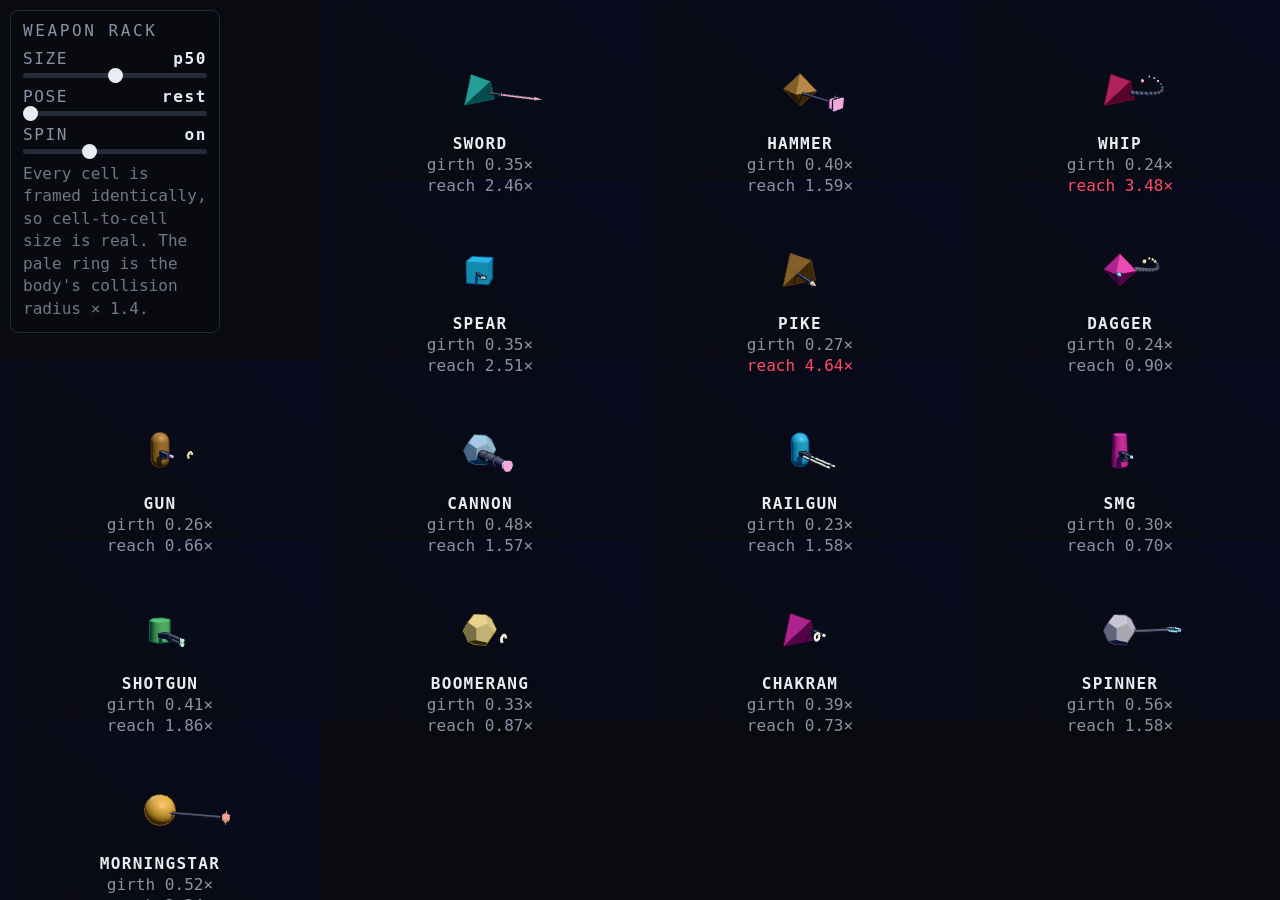
==== commit 3682d399: "Build from denoms@695f41e" ====
--- a/rack.html
+++ b/rack.html
@@ -5,8 +5,8 @@
     <meta name="viewport" content="width=device-width, initial-scale=1.0, viewport-fit=cover" />
     <meta name="theme-color" content="#0a0b10" />
     <title>Denoms — Weapon Rack</title>
-    <script type="module" crossorigin src="./assets/rack-BrhltqNf.js"></script>
-    <link rel="modulepreload" crossorigin href="./assets/fighterView-Ba0vRLMg.js">
+    <script type="module" crossorigin src="./assets/rack-DVh7vHT-.js"></script>
+    <link rel="modulepreload" crossorigin href="./assets/fighterView-DI3491PH.js">
     <link rel="stylesheet" crossorigin href="./assets/fighterView-CS6b2P0M.css">
   </head>
   <body class="rack-body">
